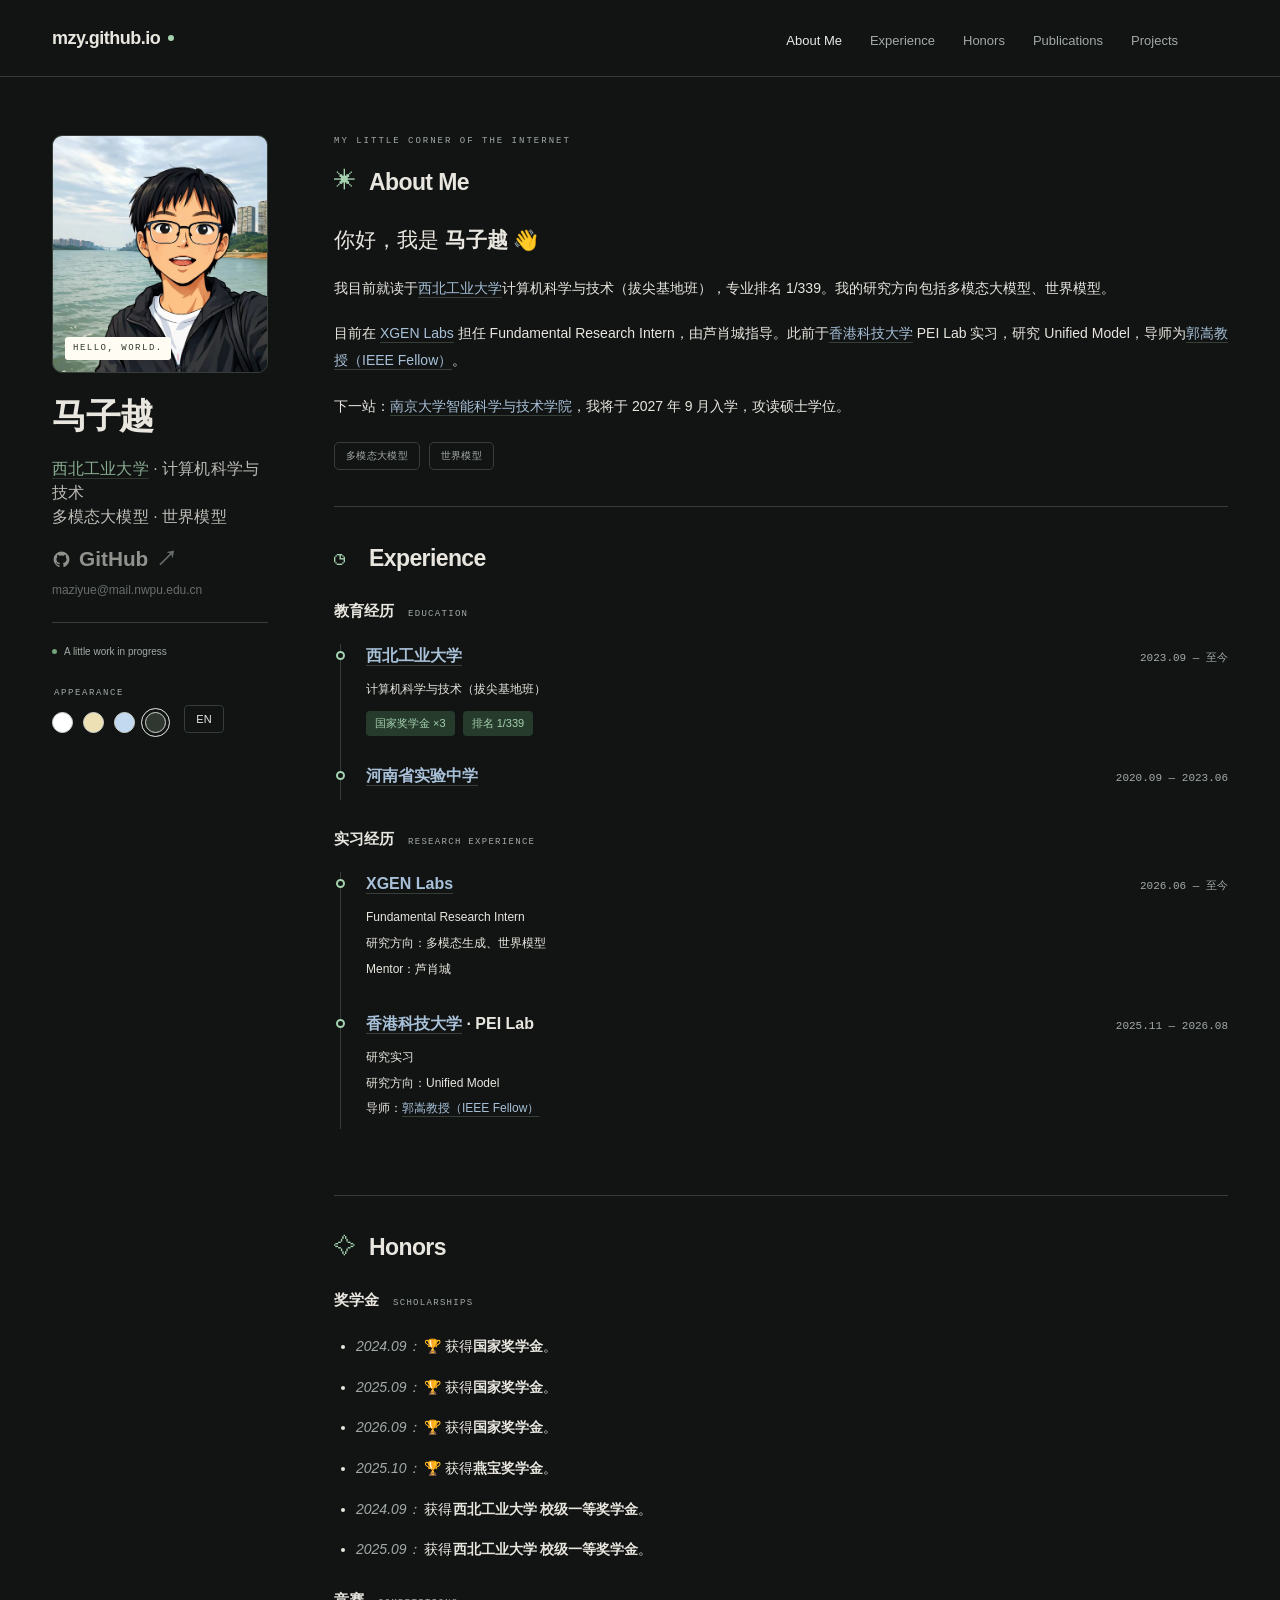
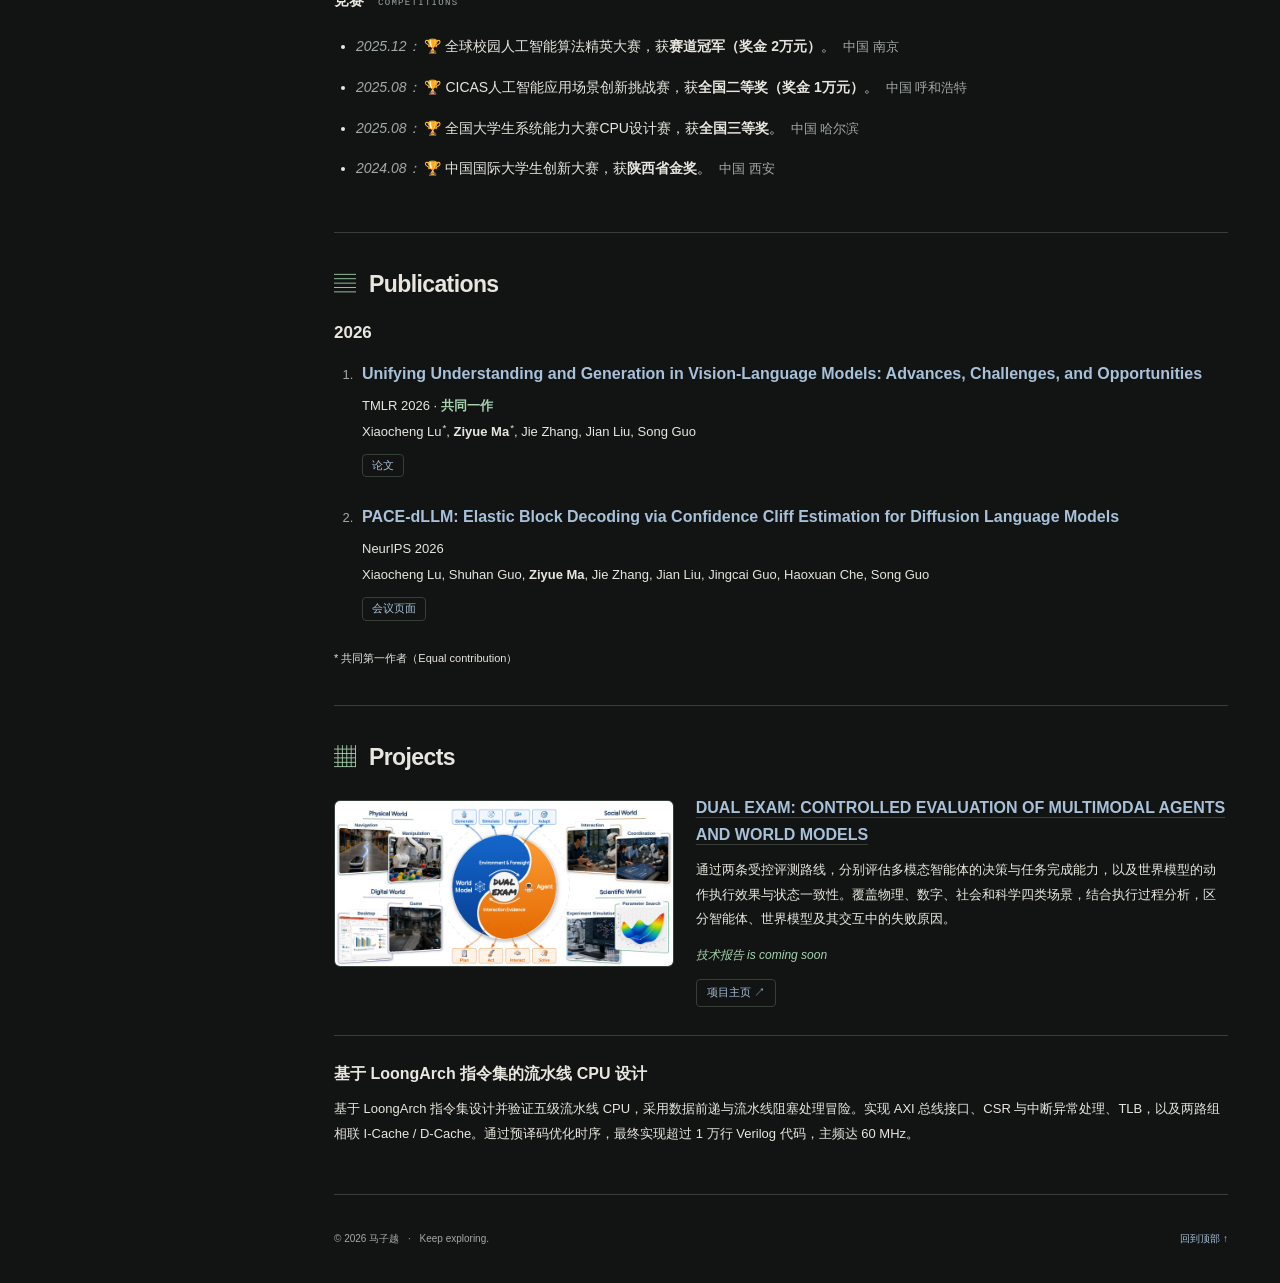
==== zh.html @ 54a14113 "Publish bilingual academic homepage" ====
<!doctype html>
    <html lang="zh-CN" data-theme="dark"><head><meta charset="utf-8"><meta name="viewport" content="width=device-width,initial-scale=1">
    <title>mzy.github.io — 马子越</title><meta name="description" content="我目前就读于西北工业大学计算机科学与技术（拔尖基地班），专业排名 1/339。我的研究方向包括多模态大模型、世界模型。">
    <meta name="color-scheme" content="light dark"><link rel="icon" href="assets/images/favicon.svg" type="image/svg+xml">
    <link rel="stylesheet" href="assets/css/template.css"><link rel="stylesheet" href="assets/css/template-additions.css"><link rel="stylesheet" href="assets/css/site.css">
    <script>try{const t=localStorage.getItem('mzy-theme-v2');if(['light','yellow','blue','dark'].includes(t)){if(t==='light')delete document.documentElement.dataset.theme;else document.documentElement.dataset.theme=t;}}catch(e){}</script>
    <script src="assets/js/site.js" defer></script></head>
    <body><a class="skip-link" href="#about">跳到正文</a>
    <header class="masthead"><div class="masthead__inner-wrap"><a href="#about" class="site-brand">mzy.github.io<span class="brand-dot"></span></a><nav id="site-nav" class="site-nav" aria-label="主页导航"><ul class="site-nav__links"><li><a class="site-nav__link" href="#about">About Me</a></li><li><a class="site-nav__link" href="#experience">Experience</a></li><li><a class="site-nav__link" href="#honors">Honors</a></li><li><a class="site-nav__link" href="#publications">Publications</a></li><li><a class="site-nav__link" href="#projects">Projects</a></li></ul></nav></div></header>
    <div id="main" role="main"><aside class="sidebar sticky"><div class="profile_box">
    <div class="author__avatar"><div class="portrait-frame"><img src="assets/images/portrait.jpg" alt="马子越的头像" width="1024" height="1536"><span class="portrait-tag">HELLO, WORLD.</span></div></div>
    <div class="author__content"><h1 class="author__name">马子越</h1></div>
    <p class="author__direction"><a class="profile-reference" href="https://www.nwpu.edu.cn/" target="_blank" rel="noopener noreferrer">西北工业大学</a> · 计算机科学与技术<br>多模态大模型 · 世界模型</p>
    <div class="author__social-icons"><a class="github-link" href="https://github.com/abczyxabczyxa" target="_blank" rel="noopener noreferrer"><svg viewBox="0 0 24 24" aria-hidden="true"><path fill="currentColor" d="M12 2a10 10 0 0 0-3.16 19.49c.5.09.68-.22.68-.48v-1.86c-2.78.6-3.37-1.18-3.37-1.18-.45-1.16-1.11-1.47-1.11-1.47-.91-.62.07-.61.07-.61 1 .07 1.53 1.03 1.53 1.03.89 1.53 2.34 1.09 2.91.83.09-.65.35-1.09.63-1.34-2.22-.25-4.56-1.11-4.56-4.94 0-1.09.39-1.99 1.03-2.69-.1-.25-.45-1.27.1-2.65 0 0 .84-.27 2.75 1.03a9.58 9.58 0 0 1 5 0c1.91-1.3 2.75-1.03 2.75-1.03.55 1.38.2 2.4.1 2.65.64.7 1.03 1.6 1.03 2.69 0 3.84-2.34 4.69-4.58 4.94.36.31.68.92.68 1.85v2.75c0 .27.18.58.69.48A10 10 0 0 0 12 2Z"/></svg>GitHub <span>↗</span></a><a class="email-link" href="mailto:maziyue@mail.nwpu.edu.cn" aria-label="发送邮件至 maziyue@mail.nwpu.edu.cn">maziyue@mail.nwpu.edu.cn</a></div>
    <div class="profile-note"><span class="status-dot"></span> A little work in progress</div>
    <div class="appearance-controls"><fieldset class="theme-picker"><legend>APPEARANCE</legend><button type="button" data-theme-choice="light" aria-label="白色主题" aria-pressed="true"></button><button type="button" data-theme-choice="yellow" aria-label="暖色主题" aria-pressed="false"></button><button type="button" data-theme-choice="blue" aria-label="蓝色主题" aria-pressed="false"></button><button type="button" data-theme-choice="dark" aria-label="深色主题" aria-pressed="false"></button></fieldset><a class="language-toggle" href="index.html" lang="en" aria-label="Switch to English">EN</a></div>
    </div></aside>
    <article class="page"><div class="page__inner-wrap"><div class="page__content">
    <section id="about" class="about-section"><div class="section-kicker">MY LITTLE CORNER OF THE INTERNET</div><h2><span class="section-symbol" aria-hidden="true">✳</span> About Me</h2><p class="intro-lead">你好，我是 <strong>马子越</strong><span class="wave"> 👋</span></p><p>我目前就读于<a class="profile-reference" href="https://www.nwpu.edu.cn/" target="_blank" rel="noopener noreferrer">西北工业大学</a>计算机科学与技术（拔尖基地班），专业排名 1/339。我的研究方向包括多模态大模型、世界模型。</p><p>目前在 <a class="profile-reference" href="https://xgenlabs.ai/" target="_blank" rel="noopener noreferrer">XGEN Labs</a> 担任 Fundamental Research Intern，由芦肖城指导。此前于<a class="profile-reference" href="https://hkust.edu.hk/" target="_blank" rel="noopener noreferrer">香港科技大学</a> PEI Lab 实习，研究 Unified Model，导师为<a class="profile-reference" href="https://cse.hkust.edu.hk/~songguo/" target="_blank" rel="noopener noreferrer">郭嵩教授（IEEE Fellow）</a>。</p><p>下一站：<a class="profile-reference" href="https://is.nju.edu.cn/" target="_blank" rel="noopener noreferrer">南京大学智能科学与技术学院</a>，我将于 2027 年 9 月入学，攻读硕士学位。</p><div class="topic-pills"><span>多模态大模型</span><span>世界模型</span></div></section>
    <section id="experience"><h2><span class="section-symbol" aria-hidden="true">◷</span> Experience</h2><h3 class="experience-group-title">教育经历 <span>EDUCATION</span></h3><ol class="personal-timeline"><li class="timeline-entry"><span class="timeline-point" aria-hidden="true"></span><div class="timeline-heading"><h4><a class="profile-reference" href="https://www.nwpu.edu.cn/" target="_blank" rel="noopener noreferrer">西北工业大学</a></h4><span class="timeline-date">2023.09 — 至今</span></div><p class="timeline-detail">计算机科学与技术（拔尖基地班）</p><div class="academic-highlights"><span>国家奖学金 ×3</span><span>排名 1/339</span></div></li><li class="timeline-entry"><span class="timeline-point" aria-hidden="true"></span><div class="timeline-heading"><h4><a class="profile-reference" href="https://www.hnssyzx.cn/" target="_blank" rel="noopener noreferrer">河南省实验中学</a></h4><span class="timeline-date">2020.09 — 2023.06</span></div><div class="academic-highlights"></div></li></ol><h3 class="experience-group-title">实习经历 <span>RESEARCH EXPERIENCE</span></h3><ol class="personal-timeline"><li class="timeline-entry"><span class="timeline-point" aria-hidden="true"></span><div class="timeline-heading"><h4><a class="profile-reference" href="https://xgenlabs.ai/" target="_blank" rel="noopener noreferrer">XGEN Labs</a></h4><span class="timeline-date">2026.06 — 至今</span></div><p class="timeline-role">Fundamental Research Intern</p><p class="timeline-detail">研究方向：多模态生成、世界模型</p><p class="timeline-mentor">Mentor：芦肖城</p></li><li class="timeline-entry"><span class="timeline-point" aria-hidden="true"></span><div class="timeline-heading"><h4><a class="profile-reference" href="https://hkust.edu.hk/" target="_blank" rel="noopener noreferrer">香港科技大学</a> · PEI Lab</h4><span class="timeline-date">2025.11 — 2026.08</span></div><p class="timeline-role">研究实习</p><p class="timeline-detail">研究方向：Unified Model</p><p class="timeline-mentor">导师：<a class="profile-reference" href="https://cse.hkust.edu.hk/~songguo/" target="_blank" rel="noopener noreferrer">郭嵩教授（IEEE Fellow）</a></p></li></ol></section>
    <section id="honors"><h2><span class="section-symbol" aria-hidden="true">✧</span> Honors</h2><h3 class="experience-group-title">奖学金 <span>SCHOLARSHIPS</span></h3><ul class="honor-list"><li class="honor-row"><p><em><time datetime="2024-09">2024.09</time>：</em> 🏆 获得<strong class="honor-emphasized">国家奖学金</strong>。</p></li><li class="honor-row"><p><em><time datetime="2025-09">2025.09</time>：</em> 🏆 获得<strong class="honor-emphasized">国家奖学金</strong>。</p></li><li class="honor-row"><p><em><time datetime="2026-09">2026.09</time>：</em> 🏆 获得<strong class="honor-emphasized">国家奖学金</strong>。</p></li><li class="honor-row"><p><em><time datetime="2025-10">2025.10</time>：</em> 🏆 获得<strong>燕宝奖学金</strong>。</p></li><li class="honor-row"><p><em><time datetime="2024-09">2024.09</time>：</em> 获得<strong>西北工业大学 校级一等奖学金</strong>。</p></li><li class="honor-row"><p><em><time datetime="2025-09">2025.09</time>：</em> 获得<strong>西北工业大学 校级一等奖学金</strong>。</p></li></ul><h3 class="experience-group-title">竞赛 <span>COMPETITIONS</span></h3><ul class="honor-list"><li class="honor-row"><p><em><time datetime="2025-12">2025.12</time>：</em> 🏆 全球校园人工智能算法精英大赛，获<strong>赛道冠军（奖金 2万元）</strong>。<span class="honor-location">中国 南京</span></p></li><li class="honor-row"><p><em><time datetime="2025-08">2025.08</time>：</em> 🏆 CICAS人工智能应用场景创新挑战赛，获<strong>全国二等奖（奖金 1万元）</strong>。<span class="honor-location">中国 呼和浩特</span></p></li><li class="honor-row"><p><em><time datetime="2025-08">2025.08</time>：</em> 🏆 全国大学生系统能力大赛CPU设计赛，获<strong>全国三等奖</strong>。<span class="honor-location">中国 哈尔滨</span></p></li><li class="honor-row"><p><em><time datetime="2024-08">2024.08</time>：</em> 🏆 中国国际大学生创新大赛，获<strong>陕西省金奖</strong>。<span class="honor-location">中国 西安</span></p></li></ul></section>
    <section id="publications"><h2><span class="section-symbol" aria-hidden="true">▤</span> Publications</h2><h3 class="publication-year">2026</h3><ol class="publication-list"><li class="publication-item"><h3 class="publication-title"><a href="https://openreview.net/pdf?id=AIMmeOrVFL" target="_blank" rel="noopener noreferrer">Unifying Understanding and Generation in Vision-Language Models: Advances, Challenges, and Opportunities</a></h3><p class="publication-venue">TMLR 2026 · <span class="publication-contribution">共同一作</span></p><p class="publication-authors">Xiaocheng Lu<sup>*</sup>, <strong>Ziyue Ma</strong><sup>*</sup>, Jie Zhang, Jian Liu, Song Guo</p><div class="publication-links"><a href="https://openreview.net/pdf?id=AIMmeOrVFL" target="_blank" rel="noopener noreferrer">论文</a></div></li><li class="publication-item"><h3 class="publication-title"><a href="https://neurips.cc/virtual/2026/loc/sydney/poster/149141" target="_blank" rel="noopener noreferrer">PACE-dLLM: Elastic Block Decoding via Confidence Cliff Estimation for Diffusion Language Models</a></h3><p class="publication-venue">NeurIPS 2026</p><p class="publication-authors">Xiaocheng Lu, Shuhan Guo, <strong>Ziyue Ma</strong>, Jie Zhang, Jian Liu, Jingcai Guo, Haoxuan Che, Song Guo</p><div class="publication-links"><a href="https://neurips.cc/virtual/2026/loc/sydney/poster/149141" target="_blank" rel="noopener noreferrer">会议页面</a></div></li></ol><p class="publication-note">* 共同第一作者（Equal contribution）</p></section>
    <section id="projects"><h2><span class="section-symbol" aria-hidden="true">▦</span> Projects</h2><div class="research-projects"><article class="research-project research-project-with-image"><div class="research-project-image"><img src="assets/images/dual-exam.png" alt="DUAL EXAM：多模态智能体与世界模型在物理、数字、社会和科学场景中的评测框架" width="1600" height="780" loading="lazy"></div><div class="research-project-content"><h3><a class="profile-reference" href="https://xgenlabs.ai/research/dual-exam/" target="_blank" rel="noopener noreferrer">DUAL EXAM: CONTROLLED EVALUATION OF MULTIMODAL AGENTS AND WORLD MODELS</a></h3><p>通过两条受控评测路线，分别评估多模态智能体的决策与任务完成能力，以及世界模型的动作执行效果与状态一致性。覆盖物理、数字、社会和科学四类场景，结合执行过程分析，区分智能体、世界模型及其交互中的失败原因。</p><p class="project-status">技术报告 is coming soon</p><a class="project-page-link" href="https://xgenlabs.ai/research/dual-exam/" target="_blank" rel="noopener noreferrer">项目主页 ↗</a></div></article><article class="research-project"><div class="research-project-content"><h3>基于 LoongArch 指令集的流水线 CPU 设计</h3><p>基于 LoongArch 指令集设计并验证五级流水线 CPU，采用数据前递与流水线阻塞处理冒险。实现 AXI 总线接口、CSR 与中断异常处理、TLB，以及两路组相联 I-Cache / D-Cache。通过预译码优化时序，最终实现超过 1 万行 Verilog 代码，主频达 60 MHz。</p></div></article></div></section>
    <footer class="site-footer"><span>© 2026 马子越 <span class="footer-dot">·</span> Keep exploring.</span><a href="#about">回到顶部 ↑</a></footer>
    </div></div></article></div><noscript><p class="noscript-note">正文与项目链接可正常浏览；主题切换需要 JavaScript。</p></noscript></body></html>
---- assets/css/template.css ----
a:focus{outline:thin dotted #f89406;outline:5px auto #f89406;outline-offset:-2px}*,*:before,*:after{-moz-box-sizing:border-box;-webkit-box-sizing:border-box;box-sizing:border-box}html{box-sizing:border-box;background-color:#fff;font-size:15px;-webkit-text-size-adjust:100%;-ms-text-size-adjust:100%}body{margin:0}::-moz-selection{color:#fff;background:#000}::selection{color:#fff;background:#000}article,aside,details,figcaption,figure,footer,header,hgroup,main,nav,section{display:block}audio,canvas,video{display:inline-block;*display:inline;*zoom:1}audio:not([controls]){display:none}a{color:#224b8d}a:hover,a:active{outline:0}sub,sup{position:relative;font-size:75%;line-height:0;vertical-align:baseline}sup{top:-0.5em}sub{bottom:-0.25em}img{max-width:100%;width:auto\9;height:auto;vertical-align:middle;border:0;-ms-interpolation-mode:bicubic}#map_canvas img,.google-maps img{max-width:none}button,input,select,textarea{margin:0;font-size:100%;vertical-align:middle}button,input{*overflow:visible;line-height:normal}button::-moz-focus-inner,input::-moz-focus-inner{padding:0;border:0}button,html input[type="button"],input[type="reset"],input[type="submit"]{-webkit-appearance:button;cursor:pointer}label,select,button,input[type="button"],input[type="reset"],input[type="submit"],input[type="radio"],input[type="checkbox"]{cursor:pointer}input[type="search"]{box-sizing:content-box;-webkit-appearance:textfield}input[type="search"]::-webkit-search-decoration,input[type="search"]::-webkit-search-cancel-button{-webkit-appearance:none}textarea{overflow:auto;vertical-align:top}html{position:relative;min-height:100%}body{margin:0;padding:0;padding-bottom:0em;color:#494e52;font-family:"Trebuchet MS",Helvetica,sans-serif;line-height:1.5}body.overflow--hidden{overflow:hidden}h1,h2,h3,h4,h5,h6{margin:1em 0 0.5em;line-height:1.2;font-family:"Trebuchet MS",Helvetica,sans-serif;font-weight:bold}h1{margin-top:1em;font-size:1.4em}h2{font-size:1.2em}h3{font-size:1em}h4{font-size:1em}h5{font-size:1em}h6{font-size:1em}small,.small{font-size:1em}p{margin-bottom:0.5em}u,ins{text-decoration:none;border-bottom:1px solid #494e52}u a,ins a{color:inherit}ul{padding-inline-start:2em;margin-block-start:0.5em}del a{color:inherit}p,pre,blockquote,ul,ol,dl,figure,table,fieldset{orphans:3;widows:3}abbr[title],abbr[data-original-title]{text-decoration:none;cursor:help;border-bottom:1px dotted #494e52}blockquote{margin:2em 1em 2em 0;padding-left:1em;padding-right:1em;font-style:italic;border-left:0.25em solid #7a8288}blockquote cite{font-style:italic}blockquote cite:before{content:"\2014";padding-right:5px}a:hover,a:active{outline:0}tt,code,kbd,samp,pre{font-family:Monaco,Consolas,"Lucida Console",monospace}pre{overflow-x:auto}p>code,a>code,li>code,figcaption>code,td>code{padding-top:0.1rem;padding-bottom:0.1rem;font-size:1em;background:#fafafa;border:1px solid #f2f3f3;border-radius:4px;box-shadow:0 1px 1px rgba(0,0,0,0.125)}p>code:before,p>code:after,a>code:before,a>code:after,li>code:before,li>code:after,figcaption>code:before,figcaption>code:after,td>code:before,td>code:after{letter-spacing:-0.2em;content:"\00a0"}hr{display:block;margin:1em 0;border:0;border-top:1px solid #f2f3f3}ul li,ol li{margin-bottom:0.5em}li ul,li ol{margin-top:0.5em}figure{display:-webkit-box;display:flex;-webkit-box-pack:justify;justify-content:space-between;-webkit-box-align:start;align-items:flex-start;flex-wrap:wrap;margin:2em 0}figure img,figure iframe,figure .fluid-width-video-wrapper{margin-bottom:1em}figure img{width:100%;border-radius:4px;-webkit-transition:all 0.2s ease-in-out;transition:all 0.2s ease-in-out}figure>a{display:block}@media (min-width: 37.5em){figure.half>a,figure.half>img{width:calc(50% - 0.5em)}}figure.half figcaption{width:100%}@media (min-width: 37.5em){figure.third>a,figure.third>img{width:calc(33.3333% - 0.5em)}}figure.third figcaption{width:100%}figcaption{margin-bottom:0.5em;color:#777a7d;font-family:Georgia,Times,serif;font-size:1em}figcaption a{color:inherit;text-decoration:none;border-bottom:1px solid #bdc1c4;-webkit-transition:all 0.2s ease-in-out;transition:all 0.2s ease-in-out}figcaption a:hover{color:#000;border-bottom-color:#000}svg:not(:root){overflow:hidden}nav ul{margin:0;padding:0}nav li{list-style:none}nav a{text-decoration:none}nav ul li,nav ol li{margin-bottom:0}nav li ul,nav li ol{margin-top:0}b,i,strong,em,blockquote,p,q,span,figure,img,h1,h2,header,input,a,tr,td,form button,input[type="submit"],.btn,#goog-wm-sb,.highlight,.archive__item-teaser{-webkit-transition:all 0.2s ease-in-out;transition:all 0.2s ease-in-out}.hidden{display:none;visibility:hidden}.load{display:none}.transparent{opacity:0}.visually-hidden,.screen-reader-text,.screen-reader-text span,.screen-reader-shortcut{position:absolute !important;clip:rect(1px, 1px, 1px, 1px);height:1px !important;width:1px !important;border:0 !important;overflow:hidden}body:hover .visually-hidden a,body:hover .visually-hidden input,body:hover .visually-hidden button{display:none !important}.screen-reader-text:focus,.screen-reader-shortcut:focus{clip:auto !important;height:auto !important;width:auto !important;display:block;font-size:1em;font-weight:bold;padding:15px 23px 14px;background:#fff;z-index:100000;text-decoration:none;box-shadow:0 0 2px 2px rgba(0,0,0,0.6)}.skip-link{position:fixed;z-index:20;margin:0;font-family:"Trebuchet MS",Helvetica,sans-serif;white-space:nowrap}.skip-link li{height:0;width:0;list-style:none}.text-left{text-align:left}.text-center{text-align:center}.text-right{text-align:right}.text-justify{text-align:justify}.text-nowrap{white-space:nowrap}.cf{clear:both}.wrapper{max-width:925px;margin-left:auto;margin-right:auto}.wrapper:after{content:" ";display:block;clear:both}.align-left{display:block;margin-left:auto;margin-right:auto}@media (min-width: 37.5em){.align-left{float:left;margin-right:1em}}.align-right{display:block;margin-left:auto;margin-right:auto}@media (min-width: 37.5em){.align-right{float:right;margin-left:1em}}.align-center{display:block;margin-left:auto;margin-right:auto}@media (min-width: 57.8125em){.full{margin-right:-19.4915254237% !important}}.icon{display:inline-block;fill:currentColor;width:1em;height:1.1em;line-height:1;position:relative;top:-0.1em;vertical-align:middle}.social-icons .fa{color:#000}.social-icons .fa-behance,.social-icons .fa-behance-square{color:#1769FF}.social-icons .fa-dribbble{color:#ea4c89}.social-icons .fa-facebook,.social-icons .fa-facebook-square{color:#3b5998}.social-icons .fa-flickr{color:#ff0084}.social-icons .fa-foursquare{color:#0072b1}.social-icons .fa-github,.social-icons .fa-github-alt,.social-icons .fa-github-square{color:#171516}.social-icons .fa-google-plus,.social-icons .fa-google-plus-square{color:#dd4b39}.social-icons .fa-instagram{color:#517fa4}.social-icons .fa-lastfm,.social-icons .fa-lastfm-square{color:#d51007}.social-icons .fa-linkedin,.social-icons .fa-linkedin-square{color:#007bb6}.social-icons .fa-pinterest,.social-icons .fa-pinterest-p,.social-icons .fa-pinterest-square{color:#cb2027}.social-icons .fa-rss,.social-icons .fa-rss-square{color:#fa9b39}.social-icons .fa-soundcloud{color:#f30}.social-icons .fa-stack-exchange,.social-icons .fa-stack-overflow{color:#fe7a15}.social-icons .fa-tumblr,.social-icons .fa-tumblr-square{color:#32506d}.social-icons .fa-twitter,.social-icons .fa-twitter-square{color:#55acee}.social-icons .fa-vimeo,.social-icons .fa-vimeo-square{color:#1ab7ea}.social-icons .fa-vine{color:#00bf8f}.social-icons .fa-youtube,.social-icons .fa-youtube-square,.social-icons .fa-youtube-play{color:#b00}.social-icons .fa-xing,.social-icons .fa-xing-square{color:#006567}.navicon{position:relative;width:28px;height:4px;background:#fff;margin:auto;-webkit-transition:0.3s;transition:0.3s}.navicon:before,.navicon:after{content:"";position:absolute;left:0;width:28px;height:4px;background:#fff;-webkit-transition:0.3s;transition:0.3s}.navicon:before{top:-8px}.navicon:after{bottom:-8px}.close .navicon{background:transparent}.close .navicon:before,.close .navicon:after{-webkit-transform-origin:50% 50%;-ms-transform-origin:50% 50%;transform-origin:50% 50%;top:0;width:28px}.close .navicon:before{-webkit-transform:rotate3d(0, 0, 1, 45deg);transform:rotate3d(0, 0, 1, 45deg)}.close .navicon:after{-webkit-transform:rotate3d(0, 0, 1, -45deg);transform:rotate3d(0, 0, 1, -45deg)}@media (min-width: 57.8125em){.sticky{clear:both;position:-webkit-sticky;position:sticky;top:6em}.sticky::after{clear:both;content:"";display:table}.sticky>*{display:block}}.well{min-height:20px;padding:19px;margin-bottom:20px;background-color:#f5f5f5;border:1px solid #e3e3e3;border-radius:4px;box-shadow:inset 0 1px 1px rgba(0,0,0,0.05)}.show-modal{overflow:hidden;position:relative}.show-modal:before{position:absolute;content:"";top:0;left:0;width:100%;height:100%;z-index:999;background-color:rgba(255,255,255,0.85)}.show-modal .modal{display:block}.modal{display:none;position:fixed;width:300px;top:50%;left:50%;margin-left:-150px;margin-top:-150px;min-height:0;z-index:9999;background:#fff;border:1px solid #f2f3f3;border-radius:4px;box-shadow:0 1px 1px rgba(0,0,0,0.125)}.modal__title{margin:0;padding:0.5em 1em}.modal__supporting-text{padding:0 1em 0.5em 1em}.modal__actions{padding:0.5em 1em;border-top:1px solid #f2f3f3}.footnote{color:#9ba1a6;text-decoration:none}.footnotes{color:#9ba1a6}.footnotes ol,.footnotes li,.footnotes p{margin-bottom:0;font-size:1em}a.reversefootnote{color:#7a8288;text-decoration:none}a.reversefootnote:hover{text-decoration:underline}.required{color:#ee5f5b;font-weight:bold}@-webkit-keyframes intro{0%{opacity:0}100%{opacity:1}}@keyframes intro{0%{opacity:0}100%{opacity:1}}table{margin-bottom:1em;width:100%;font-family:"Trebuchet MS",Helvetica,sans-serif;font-size:1em;border-collapse:collapse}table+table{margin-top:1em}thead{background-color:#f2f3f3}th{padding:0.5em;font-weight:bold;text-align:left}tr{padding-bottom:.5em;padding-top:.5em}td{padding:.5em;border-bottom:1px solid #bdc1c4}tr,td,th{vertical-align:middle}.btn,#goog-wm-sb{display:inline-block;margin-bottom:0.25em;padding:0.5em 1em;color:#fff !important;font-family:"Trebuchet MS",Helvetica,sans-serif;font-size:1em;font-weight:bold;text-align:center;text-decoration:none;background-color:#7a8288;border:0 !important;border-radius:4px;cursor:pointer}.btn:hover,#goog-wm-sb:hover{background-color:#333}.btn .icon,#goog-wm-sb .icon{margin-right:0.5em}.btn .icon+.hidden,#goog-wm-sb .icon+.hidden{margin-left:-0.5em}.btn--block{display:block;width:100%}.btn--block+.btn--block{margin-top:0.25em}.btn--inverse{color:#7a8288 !important;border:1px solid #bdc1c4 !important;background-color:#fff}.btn--inverse:hover{color:#fff !important;border-color:#7a8288}.btn--light-outline{border:1px solid #fff !important;background-color:transparent}.btn--info{background-color:#224b8d}.btn--info:hover{background-color:#1b3c71}.btn--warning{background-color:#f89406}.btn--warning:hover{background-color:#c67605}.btn--success{background-color:#62c462}.btn--success:hover{background-color:#4e9d4e}.btn--danger{background-color:#ee5f5b}.btn--danger:hover{background-color:#be4c49}.btn--disabled{pointer-events:none;cursor:not-allowed;filter:alpha(opacity=65);box-shadow:none;opacity:0.65}.btn--facebook{background-color:#3b5998}.btn--facebook:hover{background-color:#2f477a}.btn--twitter{background-color:#55acee}.btn--twitter:hover{background-color:#448abe}.btn--google-plus{background-color:#dd4b39}.btn--google-plus:hover{background-color:#b13c2e}.btn--linkedin{background-color:#007bb6}.btn--linkedin:hover{background-color:#006292}.btn--x-large{font-size:1.2em}.btn--large{font-size:1em}.btn--small{font-size:.6875em}.notice{margin:2em 0 !important;padding:1em;font-family:"Trebuchet MS",Helvetica,sans-serif;font-size:1em ;text-indent:initial;background-color:#f8f9f9;border-radius:4px;box-shadow:0 1px 1px rgba(189,193,196,0.25)}.notice h4{margin-top:0 !important;margin-bottom:0.75em}.page__content .notice h4{margin-bottom:0;font-size:1em}.notice p:last-child{margin-bottom:0 !important}.notice h4+p{margin-top:0;padding-top:0}.notice a{color:#bdc1c4}.notice a:hover{color:#717476}.notice code{background-color:#fcfcfc}.notice ul:last-child{margin-bottom:0}.notice--primary{margin:2em 0 !important;padding:1em;font-family:"Trebuchet MS",Helvetica,sans-serif;font-size:1em ;text-indent:initial;background-color:#f2f3f3;border-radius:4px;box-shadow:0 1px 1px rgba(122,130,136,0.25)}.notice--primary h4{margin-top:0 !important;margin-bottom:0.75em}.page__content .notice--primary h4{margin-bottom:0;font-size:1em}.notice--primary p:last-child{margin-bottom:0 !important}.notice--primary h4+p{margin-top:0;padding-top:0}.notice--primary a{color:#7a8288}.notice--primary a:hover{color:#494e52}.notice--primary code{background-color:#f8f9f9}.notice--primary ul:last-child{margin-bottom:0}.notice--info{margin:2em 0 !important;padding:1em;font-family:"Trebuchet MS",Helvetica,sans-serif;font-size:1em ;text-indent:initial;background-color:#e9edf4;border-radius:4px;box-shadow:0 1px 1px rgba(34,75,141,0.25)}.notice--info h4{margin-top:0 !important;margin-bottom:0.75em}.page__content .notice--info h4{margin-bottom:0;font-size:1em}.notice--info p:last-child{margin-bottom:0 !important}.notice--info h4+p{margin-top:0;padding-top:0}.notice--info a{color:#224b8d}.notice--info a:hover{color:#142d55}.notice--info code{background-color:#f4f6f9}.notice--info ul:last-child{margin-bottom:0}.notice--warning{margin:2em 0 !important;padding:1em;font-family:"Trebuchet MS",Helvetica,sans-serif;font-size:1em ;text-indent:initial;background-color:#fef4e6;border-radius:4px;box-shadow:0 1px 1px rgba(248,148,6,0.25)}.notice--warning h4{margin-top:0 !important;margin-bottom:0.75em}.page__content .notice--warning h4{margin-bottom:0;font-size:1em}.notice--warning p:last-child{margin-bottom:0 !important}.notice--warning h4+p{margin-top:0;padding-top:0}.notice--warning a{color:#f89406}.notice--warning a:hover{color:#955904}.notice--warning code{background-color:#fffaf3}.notice--warning ul:last-child{margin-bottom:0}.notice--success{margin:2em 0 !important;padding:1em;font-family:"Trebuchet MS",Helvetica,sans-serif;font-size:1em ;text-indent:initial;background-color:#eff9ef;border-radius:4px;box-shadow:0 1px 1px rgba(98,196,98,0.25)}.notice--success h4{margin-top:0 !important;margin-bottom:0.75em}.page__content .notice--success h4{margin-bottom:0;font-size:1em}.notice--success p:last-child{margin-bottom:0 !important}.notice--success h4+p{margin-top:0;padding-top:0}.notice--success a{color:#62c462}.notice--success a:hover{color:#3b763b}.notice--success code{background-color:#f7fcf7}.notice--success ul:last-child{margin-bottom:0}.notice--danger{margin:2em 0 !important;padding:1em;font-family:"Trebuchet MS",Helvetica,sans-serif;font-size:1em ;text-indent:initial;background-color:#fdefef;border-radius:4px;box-shadow:0 1px 1px rgba(238,95,91,0.25)}.notice--danger h4{margin-top:0 !important;margin-bottom:0.75em}.page__content .notice--danger h4{margin-bottom:0;font-size:1em}.notice--danger p:last-child{margin-bottom:0 !important}.notice--danger h4+p{margin-top:0;padding-top:0}.notice--danger a{color:#ee5f5b}.notice--danger a:hover{color:#8f3937}.notice--danger code{background-color:#fef7f7}.notice--danger ul:last-child{margin-bottom:0}.masthead{font-size:21px;position:sticky;top:0;background-color:white;border-bottom:1px solid #f2f3f3;z-index:20}.masthead__inner-wrap{max-width:925px;margin-left:auto;margin-right:auto;clear:both;padding:.5em;font-family:"Trebuchet MS",Helvetica,sans-serif}.masthead__inner-wrap:after{content:" ";display:block;clear:both}.masthead__inner-wrap::after{clear:both;content:"";display:table}@media (min-width: 80em){.masthead__inner-wrap{max-width:1280px}}.masthead__inner-wrap nav{z-index:10}.masthead__inner-wrap a{text-decoration:none}.masthead__menu ul{margin:0;padding:0;clear:both;list-style-type:none}.masthead__menu-home-item{display:none !important}@media (min-width: 48em){.masthead__menu-home-item{display:block !important}}.masthead__menu-item{display:block;list-style-type:none;white-space:nowrap}.masthead__menu-item--lg{padding-right:2em;font-weight:700}.breadcrumbs{max-width:925px;margin-left:auto;margin-right:auto;clear:both;margin-top:0;margin-bottom:0;padding-left:2em;padding-right:2em;font-family:"Trebuchet MS",Helvetica,sans-serif;-webkit-animation:intro 0.3s both;animation:intro 0.3s both;-webkit-animation-delay:0.30s;animation-delay:0.30s}.breadcrumbs:after{content:" ";display:block;clear:both}.breadcrumbs::after{clear:both;content:"";display:table}@media (min-width: 57.8125em){.breadcrumbs{padding-left:1em;padding-right:1em}}@media (min-width: 80em){.breadcrumbs{max-width:1280px}}.breadcrumbs ol{padding:0;list-style:none;font-size:1em}@media (min-width: 57.8125em){.breadcrumbs ol{width:83.0508474576%;float:right;margin-right:0}}@media (min-width: 80em){.breadcrumbs ol{padding-left:4.2372881356%}}.breadcrumbs li{display:inline}.breadcrumbs .current{font-weight:bold}.pagination{clear:both;width:100%;float:left;margin-left:0;margin-right:0;clear:both;margin-top:1em;padding-top:1em}.pagination::after{clear:both;content:"";display:table}.pagination ul{margin:0;padding:0;list-style-type:none;font-family:"Trebuchet MS",Helvetica,sans-serif}.pagination li{display:block;float:left;margin-left:-1px}.pagination li a{margin-bottom:0.25em;padding:0.5em 1em;font-family:"Trebuchet MS",Helvetica,sans-serif;font-size:14px;font-weight:bold;line-height:1.5;text-align:center;text-decoration:none;color:#9ba1a6;border:1px solid #bdc1c4;border-radius:0}.pagination li a:hover{color:#1a386a}.pagination li a.current{color:#fff;background:#7a8288}.pagination li a.disabled{color:#dee0e1;pointer-events:none;cursor:not-allowed}.pagination li:first-child{margin-left:0}.pagination li:first-child a{border-top-left-radius:4px;border-bottom-left-radius:4px}.pagination li:last-child a{border-top-right-radius:4px;border-bottom-right-radius:4px}.pagination--pager{display:block;padding:1em 2em;float:left;width:50%;font-family:"Trebuchet MS",Helvetica,sans-serif;font-size:1em;font-weight:bold;text-align:center;text-decoration:none;color:#bdc1c4;border:1px solid #bdc1c4;border-radius:4px}.pagination--pager:hover{color:#1a386a}.pagination--pager:first-child{border-top-right-radius:0;border-bottom-right-radius:0}.pagination--pager:last-child{margin-left:-1px;border-top-left-radius:0;border-bottom-left-radius:0}.pagination--pager.disabled{color:#dee0e1;pointer-events:none;cursor:not-allowed}.page__content+.pagination,.page__meta+.pagination,.comment__date+.pagination,.page__share+.pagination,.page__comments+.pagination{margin-top:2em;padding-top:2em;border-top:1px solid #f2f3f3}.greedy-nav{position:relative;min-width:250px;background:#fff}.greedy-nav a{display:block;margin:0 1rem;padding:0.5rem 0;color:#7a8288;text-decoration:none}.greedy-nav a:hover{color:#5c6266}.greedy-nav button{position:absolute;height:100%;right:0;padding:0 0.5rem;border:0;outline:none;background-color:#7a8288;color:#fff;cursor:pointer}.greedy-nav .visible-links{display:table}.greedy-nav .visible-links li{display:table-cell;vertical-align:middle}.greedy-nav .visible-links li:first-child{font-weight:bold}.greedy-nav .visible-links li:first-child a{margin-left:0}.greedy-nav .visible-links li:last-child a{margin-right:0}.greedy-nav .visible-links a{position:relative}.greedy-nav .visible-links a:before{content:"";position:absolute;left:0;bottom:0;height:4px;background:#bdc1c4;width:100%;-webkit-transition:all 0.2s ease-in-out;transition:all 0.2s ease-in-out;-webkit-transform:scaleX(0);-ms-transform:scaleX(0);transform:scaleX(0)}.greedy-nav .visible-links a:hover:before{-webkit-transform:scaleX(1);-ms-transform:scaleX(1);transform:scaleX(1)}.greedy-nav .hidden-links{position:absolute;top:100%;right:0;margin-top:15px;padding:5px;border:1px solid #f2f3f3;border-radius:4px;background:#fff;box-shadow:0 0 10px rgba(0,0,0,0.25)}.greedy-nav .hidden-links a{margin:0;padding:10px 20px;font-size:1em}.greedy-nav .hidden-links a:hover{color:#5c6266;background:#dee0e1}.greedy-nav .hidden-links:before{content:"";position:absolute;top:-11px;right:10px;width:0;border-style:solid;border-width:0 10px 10px;border-color:#f2f3f3 transparent;display:block;z-index:0}.greedy-nav .hidden-links:after{content:"";position:absolute;top:-10px;right:10px;width:0;border-style:solid;border-width:0 10px 10px;border-color:#fff transparent;display:block;z-index:1}.greedy-nav .hidden-links li{display:block;border-bottom:1px solid #f2f3f3}.greedy-nav .hidden-links li:last-child{border-bottom:none}.nav__list{font-size:1.25rem}.nav__list ul{margin-bottom:1em}.nav__list a{display:block;padding:0.125em 0;color:inherit}.nav__list a:hover{text-decoration:underline}.nav__list .active{margin-left:-0.5em;padding-left:0.5em;padding-right:0.5em;color:#fff;font-weight:bold;background:#7a8288;border-radius:4px}.nav__list .active:hover{color:#fff}.nav__title{margin:0;padding:0.5rem 1rem;font-family:"Trebuchet MS",Helvetica,sans-serif;font-size:1em;font-weight:bold}.nav__sub-title{display:block;margin:0.5rem 0;padding:0.5rem 0;font-family:"Trebuchet MS",Helvetica,sans-serif;font-size:1em;font-weight:bold;text-transform:uppercase;border-bottom:1px solid #f2f3f3}.toc{font-family:"Trebuchet MS",Helvetica,sans-serif;color:#7a8288;text-transform:uppercase;letter-spacing:1px;background-color:#fff;border:1px solid #f2f3f3;border-radius:4px;box-shadow:0 1px 1px rgba(0,0,0,0.125)}.toc .nav__title{color:#fff;font-size:1em;background:#7a8288;border-top-left-radius:4px;border-top-right-radius:4px}.toc__menu{margin:0;padding:0;width:100%;list-style:none;font-size:0.8rem}.toc__menu a{display:block;padding:0.5rem 1rem;color:#7a8288;font-size:.6875em;font-weight:bold;line-height:1.5;border-bottom:1px solid #f2f3f3}.toc__menu a:hover{color:#000;background:#f2f3f3}.toc__menu>li:last-child a{border-bottom:none}.toc__menu li ul>li a{padding-left:2rem;font-weight:normal}.toc__menu li>ul li{display:none}@media (min-width: 48em){.toc__menu li>ul li{display:block}}.page__footer{clear:both;float:left;margin-left:0;margin-right:0;width:100%;clear:both;position:absolute;bottom:0em;height:auto;margin-top:3em;color:#9ba1a6;-webkit-animation:intro 0.3s both;animation:intro 0.3s both;-webkit-animation-delay:0.45s;animation-delay:0.45s;background-color:#f2f3f3;border-top:1px solid #bdc1c4}.page__footer::after{clear:both;content:"";display:table}.page__footer footer{clear:both;margin-left:auto;margin-right:auto;margin-top:2em;max-width:100%;padding:0 1em 2em}.page__footer footer::after{clear:both;content:"";display:table}@media (min-width: 80em){.page__footer footer{max-width:1280px}}.page__footer a{color:inherit;text-decoration:none}.page__footer a:hover{text-decoration:underline}.page__footer .fas,.page__footer .fab,.page__footer .far,.page__footer .fal{color:#9ba1a6}.page__footer-copyright{font-family:"Trebuchet MS",Helvetica,sans-serif;font-size:.6875em}.page__footer-follow ul{margin:0;padding:0;list-style-type:none}.page__footer-follow li{display:inline-block;padding-top:5px;padding-bottom:5px;font-family:"Trebuchet MS",Helvetica,sans-serif;font-size:1em;text-transform:uppercase}.page__footer-follow li+li:before{content:"";padding-right:5px}.page__footer-follow a{padding-right:10px;font-weight:bold}.page__footer-follow .social-icons a{white-space:nowrap}div.highlighter-rouge,figure.highlight{position:relative;margin-bottom:1em;padding:1em;border:1px solid #f2f3f3;border-radius:4px;background-color:#fafafa;box-shadow:0 1px 1px rgba(0,0,0,0.125)}div.highlighter-rouge:before,figure.highlight:before{position:absolute;top:0;right:0;padding:0.5em;background-color:#f2f3f3;content:"\f121";font-family:"fontawesome" ;font-size:1em;line-height:1;text-transform:none;speak:none}div.highlighter-rouge .highlight,figure.highlight .highlight{margin:0;font-family:Monaco,Consolas,"Lucida Console",monospace;font-size:.6875em;line-height:1.8}.highlighter-rouge{background-color:#03228d;color:white;margin-bottom:0em;padding:0em;font-size:.6875em;border:0px solid #f2f3f3;border-radius:0}.highlight table td{padding:5px}.highlight table pre{margin:0}.highlight .c{color:#93a1a1}.highlight .err{color:#586e75}.highlight .g{color:#586e75}.highlight .k{color:#859900}.highlight .l{color:#586e75}.highlight .n{color:#586e75}.highlight .o{color:#859900}.highlight .x{color:#cb4b16}.highlight .p{color:#586e75}.highlight .cm{color:#93a1a1}.highlight .cp{color:#859900}.highlight .c1{color:#93a1a1}.highlight .cs{color:#859900}.highlight .gd{color:#2aa198}.highlight .ge{color:#586e75;font-style:italic}.highlight .gr{color:#dc322f}.highlight .gh{color:#cb4b16}.highlight .gi{color:#859900}.highlight .go{color:#586e75}.highlight .gp{color:#586e75}.highlight .gs{color:#586e75;font-weight:bold}.highlight .gu{color:#cb4b16}.highlight .gt{color:#586e75}.highlight .kc{color:#cb4b16}.highlight .kd{color:#22b3eb}.highlight .kn{color:#859900}.highlight .kp{color:#859900}.highlight .kr{color:#22b3eb}.highlight .kt{color:#dc322f}.highlight .ld{color:#586e75}.highlight .m{color:#2aa198}.highlight .s{color:#2aa198}.highlight .na{color:#586e75}.highlight .nb{color:#B58900}.highlight .nc{color:#22b3eb}.highlight .no{color:#cb4b16}.highlight .nd{color:#22b3eb}.highlight .ni{color:#cb4b16}.highlight .ne{color:#cb4b16}.highlight .nf{color:#22b3eb}.highlight .nl{color:#586e75}.highlight .nn{color:#586e75}.highlight .nx{color:#586e75}.highlight .py{color:#586e75}.highlight .nt{color:#22b3eb}.highlight .nv{color:#22b3eb}.highlight .ow{color:#859900}.highlight .w{color:#586e75}.highlight .mf{color:#2aa198}.highlight .mh{color:#2aa198}.highlight .mi{color:#2aa198}.highlight .mo{color:#2aa198}.highlight .sb{color:#93a1a1}.highlight .sc{color:#2aa198}.highlight .sd{color:#586e75}.highlight .s2{color:#2aa198}.highlight .se{color:#cb4b16}.highlight .sh{color:#586e75}.highlight .si{color:#2aa198}.highlight .sx{color:#2aa198}.highlight .sr{color:#dc322f}.highlight .s1{color:#2aa198}.highlight .ss{color:#2aa198}.highlight .bp{color:#22b3eb}.highlight .vc{color:#22b3eb}.highlight .vg{color:#22b3eb}.highlight .vi{color:#22b3eb}.highlight .il{color:#2aa198}form{margin:0 0 5px 0}form fieldset{margin-bottom:5px;padding:0;border-width:0}form legend{display:block;width:100%;margin-bottom:10px;*margin-left:-7px;padding:0;color:#494e52;border:0;border-bottom:1px solid #ccc;white-space:normal}form p{margin-bottom:5px / 2}form ul{list-style-type:none;margin:0 0 5px 0;padding:0}form br{display:none}label,input,button,select,textarea{vertical-align:baseline;*vertical-align:middle}input,button,select,textarea{box-sizing:border-box;font-family:"Trebuchet MS",Helvetica,sans-serif}label{display:block;margin-bottom:0.25em;color:#494e52;cursor:pointer}label small{font-size:1em}label input,label textarea,label select{display:block}input,textarea,select{display:inline-block;width:100%;padding:0.25em;margin-bottom:0.5em;color:#494e52;background-color:#fff;border:1px solid #ccc;border-radius:4px;box-shadow:0 1px 1px rgba(0,0,0,0.125)}input:hover,textarea:hover,select:hover{border-color:#bdc1c4}.input-mini{width:60px}.input-small{width:90px}input[type="image"],input[type="checkbox"],input[type="radio"]{width:auto;height:auto;padding:0;margin:3px 0;*margin-top:0;line-height:normal;cursor:pointer;border-radius:0;border:0 \9}input[type="checkbox"],input[type="radio"]{box-sizing:border-box;padding:0;*width:13px;*height:13px}input[type="image"]{border:0;box-shadow:none}input[type="file"]{width:auto;padding:initial;line-height:initial;border:initial;background-color:transparent;background-color:initial;box-shadow:none}input[type="button"],input[type="reset"],input[type="submit"]{width:auto;height:auto;cursor:pointer;*overflow:visible}select,input[type="file"]{*margin-top:4px}select{width:auto;background-color:#fff}select[multiple],select[size]{height:auto}textarea{resize:vertical;height:auto;overflow:auto;vertical-align:top}input[type="hidden"]{display:none}.form{position:relative}.radio,.checkbox{padding-left:18px;font-weight:normal}.radio input[type="radio"],.checkbox input[type="checkbox"]{float:left;margin-left:-18px}.radio.inline,.checkbox.inline{display:inline-block;padding-top:5px;margin-bottom:0;vertical-align:middle}.radio.inline+.radio.inline,.checkbox.inline+.checkbox.inline{margin-left:10px}input[disabled],select[disabled],textarea[disabled],input[readonly],select[readonly],textarea[readonly]{opacity:0.5;cursor:not-allowed}input:focus,textarea:focus{border-color:#7a8288;outline:0;outline:thin dotted \9}input[type="file"]:focus,input[type="radio"]:focus,input[type="checkbox"]:focus,select:focus{box-shadow:none}.help-block,.help-inline{color:#224b8d}.help-block{display:block;margin-bottom:1em;line-height:1em}.help-inline{display:inline-block;vertical-align:middle;padding-left:5px}.form-inline input,.form-inline textarea,.form-inline select{display:inline-block;margin-bottom:0}.form-inline label{display:inline-block}.form-inline .radio,.form-inline .checkbox,.form-inline .radio{padding-left:0;margin-bottom:0;vertical-align:middle}.form-inline .radio input[type="radio"],.form-inline .checkbox input[type="checkbox"]{float:left;margin-left:0;margin-right:3px}.form-search input,.form-search textarea,.form-search select{display:inline-block;margin-bottom:0}.form-search .search-query{padding-left:14px;padding-right:14px;margin-bottom:0;border-radius:14px}.form-search label{display:inline-block}.form-search .radio,.form-search .checkbox,.form-inline .radio{padding-left:0;margin-bottom:0;vertical-align:middle}.form-search .radio input[type="radio"],.form-search .checkbox input[type="checkbox"]{float:left;margin-left:0;margin-right:3px}.form--loading:before{content:''}.form--loading .form__spinner{display:block}.form:before{position:absolute;top:0;left:0;width:100%;height:100%;background-color:rgba(255,255,255,0.7);z-index:10}.form__spinner{display:none;position:absolute;top:50%;left:50%;z-index:11}#goog-fixurl ul{list-style:none;margin-left:0;padding-left:0}#goog-fixurl ul li{list-style-type:none}#goog-wm-qt{width:auto;margin-right:10px;margin-bottom:20px;padding:8px 20px;display:inline-block;font-size:1em;background-color:#fff;color:#000;border-width:2px !important;border-style:solid !important;border-color:gray;border-radius:4px}#main{max-width:925px;margin-left:auto;margin-right:auto;clear:both;margin-top:1em;padding-left:1em;padding-right:1em;animation:intro 0.3s both;animation-delay:0.35s}#main:after{content:" ";display:block;clear:both}#main::after{clear:both;content:"";display:table}@media (min-width: 80em){#main{max-width:1280px}}@media (min-width: 57.8125em){.page{width:83.0508474576%;float:right;margin-right:0;padding-left:4.2372881356%;padding-right:0%}}.page .page__inner-wrap{clear:both;width:100%;float:left;margin-left:0;margin-right:0}.page .page__inner-wrap .page__content,.page .page__inner-wrap .page__meta,.page .page__inner-wrap .comment__date,.page .page__inner-wrap .page__share{clear:both;width:100%;float:left;margin-left:0;margin-right:0}.page__title{margin-top:0;line-height:1}.page__title+.page__meta,.page__title+.comment__date{margin-top:-0.5em}.page__lead{font-family:"Trebuchet MS",Helvetica,sans-serif;font-size:1.2em}.page__content #about-me{margin-top:-10em}.page__content #about-me:before{content:'';display:block;position:relative;width:0;height:10em;margin-top:-10em}.page__content h1{margin-top:1em;padding-bottom:0.5em;border-bottom:1px solid #f2f3f3}.page__content p,.page__content li,.page__content dl{font-size:16px}.page__content p{margin:0 0 .5em}.page__content a{text-decoration:none}.page__content a:hover{text-decoration:underline}.page__content a:hover img{box-shadow:0 0 10px rgba(0,0,0,0.25)}.page__content dt{margin-top:1em;font-family:"Trebuchet MS",Helvetica,sans-serif;font-weight:bold}.page__content dd{margin-left:1em;font-family:"Trebuchet MS",Helvetica,sans-serif;font-size:1em}.page__content .small{font-size:1em}.page__content blockquote+.small{margin-top:-1.5em;padding-left:1.25rem}.page__hero{position:relative;margin-bottom:2em;clear:both;animation:intro 0.3s both;animation-delay:0.25s}.page__hero::after{clear:both;content:"";display:table}.page__hero--overlay{position:relative;margin-bottom:2em;padding:3em 0;clear:both;background-size:cover;background-repeat:no-repeat;background-position:center;animation:intro 0.3s both;animation-delay:0.25s}.page__hero--overlay::after{clear:both;content:"";display:table}.page__hero--overlay a{color:#fff}.page__hero--overlay .wrapper{padding-left:1em;padding-right:1em}@media (min-width: 80em){.page__hero--overlay .wrapper{max-width:1280px}}.page__hero--overlay .page__title,.page__hero--overlay .page__meta,.page__hero--overlay .comment__date,.page__hero--overlay .page__lead,.page__hero--overlay .btn,.page__hero--overlay #goog-wm-sb{color:#fff;text-shadow:1px 1px 4px rgba(0,0,0,0.5)}.page__hero--overlay .page__lead{max-width:768px}.page__hero--overlay .page__title{font-size:1.953em}@media (min-width: 37.5em){.page__hero--overlay .page__title{font-size:2.441em}}.page__hero-image{width:100%;height:auto;-ms-interpolation-mode:bicubic}.page__hero-caption{position:absolute;bottom:0;right:0;margin:0 auto;padding:2px 5px;color:#fff;font-family:Georgia,Times,serif;font-size:.6875em;background:#000;text-align:right;z-index:5;opacity:0.5;border-radius:4px 0 4px 0}@media (min-width: 57.8125em){.page__hero-caption{padding:5px 10px}}.page__hero-caption a{color:#fff;text-decoration:none}.page__share{margin-top:2em;padding-top:1em;border-top:1px solid #f2f3f3}@media (max-width: 37.5em){.page__share .btn span,.page__share #goog-wm-sb span{border:0;clip:rect(0 0 0 0);height:1px;margin:-1px;overflow:hidden;padding:0;position:absolute;width:1px}}.page__share-title{margin-bottom:10px;font-size:1em;text-transform:uppercase}.page__meta,.comment__date{margin-top:2em;color:#9ba1a6;font-family:"Trebuchet MS",Helvetica,sans-serif;font-size:1em}.page__meta p,.comment__date p{margin:0}.page__meta a,.comment__date a{color:inherit}.page__meta-title{margin-bottom:10px;font-size:1em;text-transform:uppercase}.page__taxonomy .sep{display:none}.page__taxonomy strong{margin-right:10px}.page__taxonomy-item{display:inline-block;margin-right:5px;margin-bottom:8px;padding:5px 10px;text-decoration:none;border:1px solid #bdc1c4;border-radius:4px}.page__taxonomy-item:hover{text-decoration:none;color:#1a386a}.page__comments{clear:both;width:100%;float:left;margin-left:0;margin-right:0}.page__comments-title{margin-top:2rem;margin-bottom:10px;padding-top:2rem;font-size:1em;border-top:1px solid #f2f3f3;text-transform:uppercase}.page__comments-form{padding:1em;background:#f2f3f3;transition:all 0.2s ease-in-out}.page__comments-form.disabled input,.page__comments-form.disabled button,.page__comments-form.disabled textarea,.page__comments-form.disabled label{pointer-events:none;cursor:not-allowed;filter:alpha(opacity=65);box-shadow:none;opacity:0.65}.comment{clear:both;margin:1em 0}.comment::after{clear:both;content:"";display:table}.comment:not(:last-child){border-bottom:1px solid #f2f3f3}.comment__avatar-wrapper{float:left;width:60px;height:60px}@media (min-width: 57.8125em){.comment__avatar-wrapper{width:100px;height:100px}}.comment__avatar{width:40px;height:40px;border-radius:50%}@media (min-width: 57.8125em){.comment__avatar{width:80px;height:80px;padding:5px;border:1px solid #f2f3f3}}.comment__content-wrapper{float:right;width:calc(100% - 60px)}@media (min-width: 57.8125em){.comment__content-wrapper{width:calc(100% - 100px)}}.comment__author{margin:0}.comment__author a{text-decoration:none}.comment__date{margin:0}.comment__date a{text-decoration:none}.page__related{margin-top:2em;padding-top:1em;border-top:1px solid #f2f3f3;clear:both;float:left}.page__related::after{clear:both;content:"";display:table}@media (min-width: 57.8125em){.page__related{margin-left:21.186440678%}}.page__related a{color:inherit;text-decoration:none}.page__related-title{margin-bottom:10px;font-size:1em;text-transform:uppercase}.archive{margin-bottom:2em}@media (min-width: 48em){.archive{width:100%;float:left;margin-left:0;margin-right:0}}@media (min-width: 57.8125em){.archive{width:83.0508474576%;float:right;margin-right:0;padding-left:4.2372881356%}}.archive a{text-decoration:underline}.archive a:hover{text-decoration:underline}.archive a:hover img{box-shadow:0 0 10px rgba(0,0,0,0.25)}.archive__subtitle{margin:1.414em 0 0;padding-bottom:0.5em;font-size:1em;color:#9ba1a6;border-bottom:1px solid #f2f3f3}.archive__subtitle+.list__item .archive__item-title{margin-top:0.5em}.archive__item-title{margin-bottom:0.25em;font-family:"Trebuchet MS",Helvetica,sans-serif}.archive__item-title a+a{opacity:0.5}.page__content .archive__item-title{margin-top:1em;border-bottom:none}.archive__item-excerpt{margin-top:0;font-size:1em}.archive__item-excerpt+p{text-indent:0}.archive__item-teaser{border-radius:4px;overflow:hidden}.archive__item-teaser img{width:100%}.archive__item:hover .archive__item-teaser{box-shadow:0 0 10px rgba(0,0,0,0.25)}.archive__item:hover .archive__item-title{text-decoration:underline}@media (min-width: 48em){.list__item{padding-right:0px}}@media (min-width: 57.8125em){.list__item{padding-right:0px}}@media (min-width: 80em){.list__item{padding-right:0px}}.list__item .page__meta,.list__item .comment__date{margin:0 0 4px}.grid__item{margin-bottom:2em}.grid__item .page__meta,.grid__item .comment__date{margin:0 0 4px}.grid__item .archive__item-title{margin-top:0.5em;font-size:1em}.grid__item .archive__item-excerpt{display:none}@media (min-width: 37.5em){.grid__item{width:48.9795918367%;float:left}.grid__item:nth-child(2n+1){margin-left:0;margin-right:-100%;clear:both;margin-left:0}.grid__item:nth-child(2n+2){margin-left:51.0204081633%;margin-right:-100%;clear:none}.grid__item .archive__item-teaser{max-height:200px}}@media (min-width: 48em){.grid__item{margin-left:0;margin-right:0;width:23.4693877551%;float:left}.grid__item:nth-child(4n+1){margin-left:0;margin-right:-100%;clear:both;margin-left:0}.grid__item:nth-child(4n+2){margin-left:25.5102040816%;margin-right:-100%;clear:none}.grid__item:nth-child(4n+3){margin-left:51.0204081633%;margin-right:-100%;clear:none}.grid__item:nth-child(4n+4){margin-left:76.5306122449%;margin-right:-100%;clear:none}.grid__item .archive__item-teaser{max-height:120px}.grid__item .archive__item-excerpt{display:block;font-size:1em}}.feature__wrapper{clear:both;margin-bottom:2em;border-bottom:1px solid #f2f3f3}.feature__wrapper::after{clear:both;content:"";display:table}.feature__item{margin-bottom:2em;font-size:1.25rem}@media (min-width: 37.5em){.feature__item{margin-bottom:0;width:32.2033898305%;float:left}.feature__item:nth-child(3n+1){margin-left:0;margin-right:-100%;clear:both;margin-left:0}.feature__item:nth-child(3n+2){margin-left:33.8983050847%;margin-right:-100%;clear:none}.feature__item:nth-child(3n+3){margin-left:67.7966101695%;margin-right:-100%;clear:none}.feature__item .feature__item-teaser{max-height:200px;overflow:hidden}}.feature__item--left{clear:both;width:100%;float:left;margin-left:0;margin-right:0;font-size:1.25rem}.feature__item--left .archive__item-teaser{margin-bottom:2em}@media (min-width: 37.5em){.feature__item--left .archive__item-teaser{width:40.6779661017%;float:left;margin-right:1.6949152542%}.feature__item--left .archive__item-body{width:57.6271186441%;float:right;margin-right:0;padding-left:4.2372881356%;padding-right:8.4745762712%}}.feature__item--right{clear:both;width:100%;float:left;margin-left:0;margin-right:0;font-size:1.25rem}.feature__item--right .archive__item-teaser{margin-bottom:2em}@media (min-width: 37.5em){.feature__item--right{text-align:right}.feature__item--right .archive__item-teaser{width:40.6779661017%;float:right;margin-left:1.6949152542%}.feature__item--right .archive__item-body{width:57.6271186441%;float:left;margin-left:0;padding-left:4.2372881356%;padding-right:8.4745762712%}}.feature__item--center{clear:both;width:100%;float:left;margin-left:0;margin-right:0;font-size:1.25rem}.feature__item--center .archive__item-teaser{margin-bottom:2em}@media (min-width: 37.5em){.feature__item--center{text-align:center}.feature__item--center .archive__item-teaser{margin:0 auto;width:40.6779661017%}.feature__item--center .archive__item-body{margin:0 auto;width:57.6271186441%}}.sidebar{-webkit-transform:translate3d(0, 0, 0);transform:translate3d(0, 0, 0);clear:both;margin-bottom:1em}.sidebar::after{clear:both;content:"";display:table}@media (min-width: 62.5em){.sidebar{width:15.2542372881%;float:left;margin-right:1.6949152542%;opacity:1;-webkit-transition:opacity 0.2s ease-in-out;transition:opacity 0.2s ease-in-out}.sidebar:hover{opacity:1}}@media (min-width: 80em){.sidebar{padding-right:0}}.sidebar h2,.sidebar h3,.sidebar h4,.sidebar h5,.sidebar h6{margin-bottom:0;font-family:"Trebuchet MS",Helvetica,sans-serif}.sidebar h3,.sidebar h4{font-size:1em}.sidebar p,.sidebar li{font-family:"Trebuchet MS",Helvetica,sans-serif;font-size:1em;line-height:1.5}.sidebar img{width:100%}.sidebar__right{margin-bottom:1em}@media (min-width: 57.8125em){.sidebar__right{position:relative;float:right;width:0px;margin-left:2.5423728814%;z-index:10}}@media (min-width: 80em){.sidebar__right{width:0px}}.profile_box{display:flex;justify-content:flex-start;align-content:flex-start;align-items:center}@media (min-width: 57.8125em){.profile_box{display:block}}.author__avatar{display:table-cell;vertical-align:top;width:75px}@media (min-width: 57.8125em){.author__avatar{display:block;width:auto;height:auto}}.author__avatar img{max-width:175px;min-width:75px;border-radius:0;width:auto;height:auto;max-width:100%}@media (min-width: 57.8125em){.author__avatar img{padding:5px;border:1px solid #f2f3f3}}.author__content{display:table-cell;vertical-align:top;padding-left:10px;min-width:120px;line-height:1}@media (min-width: 57.8125em){.author__content{display:block;width:100%;padding-left:0;padding-right:0}}.author__name{margin:0}@media (min-width: 57.8125em){.author__name{margin-top:10px;margin-bottom:10px}}.sidebar .author__name{font-family:"Trebuchet MS",Helvetica,sans-serif;font-size:1.2em}@media (min-width: 48em){.sidebar .author__name{font-size:1.4em}}.author__bio{margin:0}@media (min-width: 57.8125em){.author__bio{margin-top:10px;margin-bottom:20px}}.author__bio a:link{color:inherit;text-decoration:none}.author__bio a:visited{color:inherit}.author__bio a:hover{color:#1a386a;text-decoration:underline}.author__urls-wrapper{position:relative;display:table-cell;vertical-align:middle;font-family:"Trebuchet MS",Helvetica,sans-serif;z-index:10;position:relative;margin-left:auto;cursor:pointer}.author__urls-wrapper li:last-child a{margin-bottom:0}@media (min-width: 57.8125em){.author__urls-wrapper{display:block}}.author__urls-wrapper button{margin-bottom:0;width:120px;padding:0.5em}@media (min-width: 57.8125em){.author__urls-wrapper button{display:none}}.author__urls{display:none;position:absolute;right:0;margin-top:15px;padding:10px;list-style-type:none;border:1px solid #f2f3f3;border-radius:4px;background:#fff;z-index:-1;box-shadow:0 0 10px rgba(0,0,0,0.25);cursor:default}@media (min-width: 57.8125em){.author__urls{display:block;position:relative;margin:0;padding:0;border:0;background:transparent;box-shadow:none}}.author__urls:before{display:block;content:"";position:absolute;top:-11px;left:calc(50% - 10px);width:0;border-style:solid;border-width:0 10px 10px;border-color:#f2f3f3 transparent;z-index:0}@media (min-width: 57.8125em){.author__urls:before{display:none}}.author__urls:after{display:block;content:"";position:absolute;top:-10px;left:calc(50% - 10px);width:0;border-style:solid;border-width:0 10px 10px;border-color:#fff transparent;z-index:1}@media (min-width: 57.8125em){.author__urls:after{display:none}}.author__urls li{white-space:nowrap}.author__urls a{display:block;margin-bottom:5px;padding-right:5px;padding-top:2px;padding-bottom:2px;color:inherit;font-size:1em;text-decoration:none}.author__urls a:hover{text-decoration:underline}.author__urls_sm{padding:.25em;font-size:1.75em;display:block}.author__urls_sm a{color:inherit;text-decoration:none}.author__urls_sm a:hover{text-decoration:underline}@media (min-width: 57.8125em){.author__urls_sm{display:none}}.portfolio-showcase{--portfolio-accent: var(--c-text, #171717);margin:0.2em 0 1.2em}.portfolio-showcase__header{display:grid;grid-template-columns:minmax(0, 1fr) auto;align-items:end;gap:24px;margin-bottom:12px}.portfolio-showcase__intro{min-width:0;max-width:560px;margin:0 !important;color:var(--c-text, #333);font-size:0.96em ;line-height:1.55;opacity:0.62}.portfolio-controls{display:flex;align-items:center;gap:8px;flex:0 0 auto}.portfolio-counter{min-width:58px;color:var(--c-text, #222);font-size:0.78em;font-variant-numeric:tabular-nums;font-weight:600;letter-spacing:0.08em;text-align:center}.portfolio-counter__divider{margin:0 5px;opacity:0.28}.portfolio-arrow{width:38px;height:38px;padding:0;border:1px solid var(--masthead-border, #dedede);border-radius:50%;background:var(--bg, #fff);color:var(--c-text, #222);cursor:pointer;display:inline-flex;align-items:center;justify-content:center;font:inherit;font-size:1em;line-height:1;transition:transform 180ms ease, color 180ms ease, background 180ms ease, border-color 180ms ease, opacity 180ms ease}.portfolio-arrow:hover:not(:disabled){transform:translateY(-2px);border-color:var(--c-text, #222);background:var(--c-text, #222);color:var(--bg, #fff)}.portfolio-arrow:focus-visible{outline:3px solid rgba(var(--glow-rgb, 0, 0, 0), 0.22);outline-offset:2px}.portfolio-arrow:disabled{opacity:0.28;cursor:default}.portfolio-progress{width:100%;height:2px;margin-bottom:14px;overflow:hidden;border-radius:999px;background:var(--masthead-border, #e8e8e8)}.portfolio-progress span{display:block;width:25%;height:100%;border-radius:inherit;background:var(--c-text, #222);transform-origin:left center;transition:width 280ms cubic-bezier(0.22, 0.61, 0.36, 1)}.portfolio-track{display:grid;grid-auto-flow:column;grid-auto-columns:clamp(286px, 82vw, 360px);align-items:stretch;gap:18px;margin:0 -4px;padding:4px 4px 18px;overflow-x:auto;overscroll-behavior-x:contain;scroll-padding-inline:4px;scroll-snap-type:x mandatory;scrollbar-width:none;-webkit-overflow-scrolling:touch}.portfolio-track::-webkit-scrollbar{display:none}.portfolio-track:focus-visible{outline:2px solid rgba(var(--glow-rgb, 0, 0, 0), 0.22);outline-offset:4px;border-radius:18px}.portfolio-card{min-width:0;overflow:hidden;scroll-snap-align:start;scroll-snap-stop:always;border:1px solid var(--masthead-border, #e6e6e6);border-radius:18px;background:var(--bg, #fff);box-shadow:0 2px 6px rgba(0,0,0,0.025),0 12px 34px rgba(0,0,0,0.055);transition:transform 300ms cubic-bezier(0.22, 0.61, 0.36, 1),border-color 300ms ease,box-shadow 300ms ease}.portfolio-card:hover,.portfolio-card.is-current{border-color:rgba(var(--glow-rgb, 0, 0, 0), 0.34)}.portfolio-card:hover{transform:translateY(-4px);box-shadow:0 4px 10px rgba(0,0,0,0.05),0 18px 44px rgba(0,0,0,0.11)}.portfolio-card__link{display:flex;flex-direction:column;height:100%;color:inherit !important;text-decoration:none !important}.portfolio-card__link:focus-visible{outline:3px solid rgba(var(--glow-rgb, 0, 0, 0), 0.28);outline-offset:-3px;border-radius:17px}.portfolio-card__link:hover img{box-shadow:none !important}.portfolio-card__media{position:relative;isolation:isolate;width:100%;height:218px;flex:0 0 218px;overflow:hidden;background:var(--masthead-bg, #f5f5f5)}.portfolio-card__image{width:100%;height:100%;display:block;object-fit:cover;box-shadow:none !important;transition:transform 700ms cubic-bezier(0.22, 0.61, 0.36, 1),filter 400ms ease}.portfolio-card:hover .portfolio-card__image{transform:scale(1.035)}.portfolio-media-badge{position:absolute;z-index:4;top:14px;left:14px;display:inline-flex;align-items:center;gap:6px;padding:6px 9px;border:1px solid rgba(25,25,25,0.09);border-radius:999px;background:rgba(255,255,255,0.86);box-shadow:0 5px 20px rgba(0,0,0,0.08);color:#24211e;font-size:0.62em;font-weight:700;letter-spacing:0.09em;line-height:1;text-transform:uppercase;backdrop-filter:blur(10px);-webkit-backdrop-filter:blur(10px)}.portfolio-media-badge--dark{border-color:rgba(255,255,255,0.18);background:rgba(255,255,255,0.08);box-shadow:none;color:rgba(255,255,255,0.76)}.portfolio-media-badge--live{background:rgba(9,18,24,0.72);border-color:rgba(128,255,190,0.28);color:#d9ffe8}.portfolio-media-badge--live i{width:6px;height:6px;border-radius:50%;background:#67f6a1;box-shadow:0 0 0 0 rgba(103,246,161,0.6);animation:portfolio-pulse 1.8s ease-out infinite}.portfolio-media-badge--blue{background:rgba(8,18,37,0.78);border-color:rgba(118,167,255,0.28);color:#cfe0ff}.portfolio-card__body{display:flex;flex:1 1 auto;flex-direction:column;padding:18px 20px 17px}.portfolio-card__topline{display:flex;align-items:center;gap:9px;min-width:0;margin-bottom:9px}.portfolio-card__number{color:var(--c-text, #222);font-size:0.64em;font-variant-numeric:tabular-nums;font-weight:700;letter-spacing:0.1em;opacity:0.32}.portfolio-card__role{overflow:hidden;color:var(--c-text, #333);font-size:0.64em;font-weight:650;letter-spacing:0.08em;opacity:0.55;text-overflow:ellipsis;text-transform:uppercase;white-space:nowrap}.portfolio-card__role--live{color:#168a4b;opacity:0.88}.portfolio-card__title{margin:0 0 8px !important;color:var(--c-text, #1a1a1a) !important;font-size:1.16em ;font-weight:650;letter-spacing:-0.025em;line-height:1.22}.page__content .portfolio-card__desc{margin:0 !important;color:var(--c-text, #444);font-size:0.82em ;line-height:1.6;opacity:0.66}.page__content .portfolio-card__tags{display:flex;flex-wrap:wrap;gap:6px;margin:15px 0 16px !important;padding:0 !important;list-style:none !important}.page__content .portfolio-card__tags li{margin:0;padding:5px 8px;border:1px solid var(--masthead-border, #e4e4e4);border-radius:7px;background:var(--masthead-bg, #f6f6f6);color:var(--c-text, #333);font-size:0.82em ;font-weight:600;letter-spacing:0.025em;line-height:1;list-style:none !important;opacity:0.72}.portfolio-card__footer{display:flex;align-items:center;justify-content:space-between;gap:12px;margin-top:auto;padding-top:13px;border-top:1px solid var(--masthead-border, #ececec);color:var(--c-text, #333);font-size:0.64em;line-height:1.25;opacity:0.5}.portfolio-card__open{flex:0 0 auto;font-weight:700;opacity:0;transform:translateX(-5px);transition:opacity 180ms ease, transform 180ms ease}.portfolio-card:hover .portfolio-card__open,.portfolio-card__link:focus-visible .portfolio-card__open{opacity:1;transform:translateX(0)}.portfolio-card__media--argus{display:flex;align-items:center;justify-content:center;background:radial-gradient(circle at 78% 18%, rgba(104,114,255,0.22), transparent 28%),radial-gradient(circle at 18% 88%, rgba(46,214,172,0.12), transparent 30%),#08090c}.portfolio-card__media--argus::before{content:'';position:absolute;z-index:-1;inset:0;opacity:0.17;background-image:linear-gradient(rgba(255,255,255,0.08) 1px, transparent 1px),linear-gradient(90deg, rgba(255,255,255,0.08) 1px, transparent 1px);background-size:28px 28px;mask-image:linear-gradient(to bottom, #000, transparent 88%)}.portfolio-card__argus-logo{position:relative;z-index:2;width:66%;height:auto;display:block;margin-top:-14px;box-shadow:none !important;filter:drop-shadow(0 12px 30px rgba(0,0,0,0.3));transition:transform 500ms cubic-bezier(0.22, 0.61, 0.36, 1)}.portfolio-card:hover .portfolio-card__argus-logo{transform:scale(1.035)}.portfolio-orbit{position:absolute;z-index:0;border:1px solid rgba(255,255,255,0.11);border-radius:50%;transform:rotate(-18deg)}.portfolio-orbit::after{content:'';position:absolute;top:50%;left:-3px;width:6px;height:6px;border-radius:50%;background:#85a3ff;box-shadow:0 0 15px #85a3ff}.portfolio-orbit--one{width:270px;height:120px}.portfolio-orbit--two{width:190px;height:82px;transform:rotate(24deg);opacity:0.68}.portfolio-role-chain{position:absolute;z-index:3;right:14px;bottom:13px;left:14px;display:flex;align-items:center;justify-content:center;gap:5px;color:rgba(255,255,255,0.5);font-family:Monaco,Consolas,"Lucida Console",monospace;font-size:0.48em;letter-spacing:0.02em;text-transform:uppercase}.portfolio-role-chain b{color:#82a0ff;font-weight:400}.portfolio-card__media--labvla{display:flex;align-items:center;justify-content:center;background:radial-gradient(circle at 17% 19%, rgba(97,169,109,0.2), transparent 24%),radial-gradient(circle at 88% 82%, rgba(19,72,99,0.14), transparent 28%),linear-gradient(145deg, #f5fbf6 0%, #e8f0ed 100%)}.portfolio-card__media--labvla::before{position:absolute;z-index:0;inset:0;background-image:linear-gradient(rgba(20,64,77,0.065) 1px, transparent 1px),linear-gradient(90deg, rgba(20,64,77,0.065) 1px, transparent 1px);background-size:24px 24px;mask-image:linear-gradient(150deg, #000 0%, rgba(0,0,0,0.52) 56%, transparent 90%);content:''}.portfolio-card__media--labvla::after{position:absolute;z-index:0;top:34px;right:25px;width:78px;height:78px;border:1px dashed rgba(20,64,77,0.22);border-radius:50%;content:''}.portfolio-media-badge--labvla{color:#17435a;background:rgba(247,252,248,0.88);border-color:rgba(23,67,90,0.14)}.portfolio-labvla__symbol{position:absolute;z-index:2;top:31px;right:22px;width:132px;height:auto;margin:0;box-shadow:none !important;filter:drop-shadow(0 15px 18px rgba(19,70,87,0.16));transform:rotate(1.5deg);transition:transform 500ms cubic-bezier(0.22, 0.61, 0.36, 1)}.portfolio-card:hover .portfolio-labvla__symbol{transform:translateY(-4px) rotate(0deg) scale(1.025)}.portfolio-labvla__wordmark{position:absolute;z-index:3;top:71px;left:23px;width:137px;height:auto;margin:0;box-shadow:none !important}.portfolio-labvla__pipeline{position:absolute;z-index:4;right:14px;bottom:14px;left:14px;display:flex;align-items:center;justify-content:center;gap:6px;padding:8px 10px;color:#35584e;background:rgba(247,252,248,0.78);border:1px solid rgba(23,67,90,0.13);border-radius:8px;box-shadow:0 8px 22px rgba(18,65,79,0.08);font-family:Monaco,Consolas,"Lucida Console",monospace;font-size:0.49em;font-weight:700;letter-spacing:0.06em;text-transform:uppercase;backdrop-filter:blur(8px)}.portfolio-labvla__pipeline b{color:#54a260;font-weight:500}.portfolio-labvla__bubble{position:absolute;z-index:1;border:1px solid rgba(81,158,92,0.36);border-radius:50%;background:rgba(116,190,126,0.16);transition:transform 500ms cubic-bezier(0.22, 0.61, 0.36, 1)}.portfolio-labvla__bubble--one{top:42px;left:44%;width:12px;height:12px}.portfolio-card:hover .portfolio-labvla__bubble--one{transform:translateY(-7px)}.portfolio-labvla__bubble--two{top:25px;left:52%;width:7px;height:7px}.portfolio-card:hover .portfolio-labvla__bubble--two{transform:translate(3px, -5px)}.portfolio-card__media--h3{background:#070d16}.portfolio-card__media--h3::after{content:'';position:absolute;z-index:1;inset:0;pointer-events:none;background:linear-gradient(to bottom, rgba(5,10,18,0.03) 28%, rgba(5,10,18,0.88) 100%)}.portfolio-metrics{position:absolute;z-index:3;right:14px;bottom:13px;left:14px;display:flex;gap:7px}.portfolio-metrics span{padding:6px 8px;border:1px solid rgba(255,255,255,0.16);border-radius:7px;background:rgba(2,7,14,0.48);color:rgba(255,255,255,0.67);font-size:0.54em;letter-spacing:0.025em;backdrop-filter:blur(8px)}.portfolio-metrics b{color:#fff;font-weight:650}.portfolio-card__media--ironrock{background:radial-gradient(circle at 55% 118%, rgba(254,169,122,0.48), transparent 44%),linear-gradient(135deg, #fff8ed 0%, #f4e9ff 100%)}.portfolio-card__media--ironrock::before{content:'';position:absolute;z-index:0;inset:0;background-image:radial-gradient(rgba(55,40,76,0.12) 0.7px, transparent 0.7px);background-size:13px 13px;mask-image:linear-gradient(115deg, #000 0%, transparent 68%)}.portfolio-card__pet{position:absolute;z-index:2;left:50%;bottom:-11px;width:195px;height:195px;object-fit:contain;transform:translateX(-50%);filter:drop-shadow(0 15px 18px rgba(65,42,54,0.16));box-shadow:none !important;transition:transform 500ms cubic-bezier(0.22, 0.61, 0.36, 1)}.portfolio-card:hover .portfolio-card__pet{transform:translateX(-50%) translateY(-3px) rotate(-1deg)}.portfolio-file-chip{position:absolute;z-index:1;display:grid;width:38px;height:42px;place-items:center;border:1px solid rgba(58,44,78,0.1);border-radius:8px 8px 11px 8px;box-shadow:0 8px 18px rgba(72,50,82,0.09);color:#594e63;font-family:Monaco,Consolas,"Lucida Console",monospace;font-size:0.53em;font-weight:700}.portfolio-file-chip--pdf{top:64px;left:35px;background:#ffdcd2;transform:rotate(-9deg)}.portfolio-file-chip--md{top:44px;right:37px;background:#dbeaff;transform:rotate(8deg)}.portfolio-file-chip--csv{right:27px;bottom:38px;background:#dcf6df;transform:rotate(-5deg)}.portfolio-pet-bubble{position:absolute;z-index:3;top:67px;right:67px;padding:7px 9px;border:1px solid rgba(54,45,65,0.11);border-radius:10px 10px 10px 3px;background:rgba(255,255,255,0.9);box-shadow:0 7px 20px rgba(67,45,75,0.1);color:#4f4557;font-size:0.54em;font-weight:650}.portfolio-card__media--feng{background:#080d18}.portfolio-card__media--feng .portfolio-card__image{object-position:50% 13%;filter:saturate(0.88) contrast(1.04)}.portfolio-card__media--feng::after{content:'';position:absolute;z-index:1;inset:0;background:linear-gradient(to bottom, transparent 45%, rgba(5,10,20,0.9) 100%);pointer-events:none}.portfolio-dashboard-strip{position:absolute;z-index:3;right:14px;bottom:13px;left:14px;display:flex;align-items:center;justify-content:space-between;gap:6px;padding:8px 10px;border:1px solid rgba(123,161,255,0.2);border-radius:8px;background:rgba(8,16,32,0.72);color:rgba(226,235,255,0.68);font-size:0.5em;letter-spacing:0.04em;text-transform:uppercase;backdrop-filter:blur(8px)}.portfolio-dashboard-strip span{display:inline-flex;align-items:center;gap:5px}.portfolio-dashboard-strip i{width:5px;height:5px;border-radius:50%;background:#69a2ff;box-shadow:0 0 8px rgba(105,162,255,0.8)}.portfolio-scroll-hint{margin:2px 0 0 !important;padding:0 12px;color:var(--c-text, #444);font-size:0.7em ;letter-spacing:0.025em;line-height:1.45;text-align:center;opacity:0.38}.portfolio-scroll-hint i{margin-right:5px}@keyframes portfolio-pulse{0%{box-shadow:0 0 0 0 rgba(103,246,161,0.62)}65%, 100%{box-shadow:0 0 0 7px rgba(103,246,161,0)}}[data-theme='dark'] .portfolio-card{box-shadow:0 2px 8px rgba(0,0,0,0.18),0 16px 36px rgba(0,0,0,0.22)}[data-theme='dark'] .portfolio-card:hover{box-shadow:0 4px 10px rgba(0,0,0,0.24),0 20px 48px rgba(0,0,0,0.36)}[data-theme='dark'] .portfolio-card__role--live{color:#74e6a2}@media (max-width: 600px){.portfolio-showcase__header{align-items:end;gap:12px}.portfolio-showcase__intro{font-size:0.84em }.portfolio-counter{display:none}.portfolio-arrow{width:36px;height:36px}.portfolio-track{gap:14px}.portfolio-card__media{height:205px;flex-basis:205px}.portfolio-card__body{padding:17px 18px 16px}.portfolio-card__open{opacity:0.78;transform:none}}@media (prefers-reduced-motion: reduce){.portfolio-card,.portfolio-card__image,.portfolio-card__argus-logo,.portfolio-card__pet,.portfolio-labvla__symbol,.portfolio-labvla__bubble,.portfolio-card__open,.portfolio-progress span,.portfolio-arrow{transition:none !important}.portfolio-media-badge--live i{animation:none}}.page__content h1{margin-top:2.2em !important;margin-bottom:0.6em !important}.page__content h1:first-of-type{margin-top:0.6em !important}.teaser-section{text-align:center;padding:40px 24px;background:var(--masthead-bg);border-radius:12px;border:1px dashed var(--masthead-border)}[data-theme="dark"] .teaser-section{border-style:dashed}.teaser-emoji{font-size:3em;display:block;margin-bottom:16px}.teaser-section p{font-size:1.05em;color:var(--c-text);max-width:500px;margin:0 auto 8px auto;line-height:1.6;opacity:0.7}.teaser-hint{font-size:0.9em ;font-style:italic;opacity:0.5 !important}.chat-section{max-width:600px}.chat-card{display:flex;gap:20px;background:var(--masthead-bg);border:1px solid var(--masthead-border);border-radius:16px;padding:24px;margin-top:16px;transition:box-shadow 0.2s ease, border-color 0.2s ease}.chat-card:hover{box-shadow:0 4px 20px rgba(0,0,0,0.06)}.chat-icon{font-size:2.4em;flex-shrink:0;line-height:1}.chat-content p{margin:0 0 10px 0;font-size:0.95em;color:var(--c-text);opacity:0.75;line-height:1.6}.chat-link{display:inline-block;background:var(--c-text);color:var(--bg) !important;text-decoration:none !important;padding:8px 18px;border-radius:24px;font-size:0.92em;font-weight:500;transition:opacity 0.2s}.chat-link:hover{opacity:0.8}.chat-note{font-size:0.82em ;opacity:0.4 !important;margin-top:12px !important}.portfolio-note{text-align:center;margin-top:8px;color:var(--c-text);opacity:0.45;font-size:0.9em}.vlog-grid{display:grid;grid-template-columns:repeat(3, 1fr);gap:16px;margin:1em 0 1.5em}@media (max-width: 768px){.vlog-grid{grid-template-columns:1fr}}.vlog-card{background:var(--masthead-bg);border:1px solid var(--masthead-border);border-radius:14px;padding:28px 22px;text-align:center;transition:transform 0.2s ease, box-shadow 0.2s ease, border-color 0.2s ease}.vlog-card:hover{transform:translateY(-3px);box-shadow:0 6px 24px rgba(0,0,0,0.08);border-color:var(--c-border)}[data-theme="dark"] .vlog-card:hover{box-shadow:0 6px 24px rgba(0,0,0,0.3)}.vlog-placeholder{font-size:2.8em;margin-bottom:12px}.vlog-card p{font-size:0.88em;color:var(--c-text);opacity:0.55;line-height:1.5;margin:0}/*!
 * Font Awesome Free 5.5.0 by @fontawesome - https://fontawesome.com
 * License - https://fontawesome.com/license/free (Icons: CC BY 4.0, Fonts: SIL OFL 1.1, Code: MIT License)
 */.fa,.fas,.far,.fal,.fab{-moz-osx-font-smoothing:grayscale;-webkit-font-smoothing:antialiased;display:inline-block;font-style:normal;font-variant:normal;text-rendering:auto;line-height:1}.fa-lg{font-size:1.3333333333em;line-height:.75em;vertical-align:-.0667em}.fa-xs{font-size:.75em}.fa-sm{font-size:.875em}.fa-1x{font-size:1em}.fa-2x{font-size:2em}.fa-3x{font-size:3em}.fa-4x{font-size:4em}.fa-5x{font-size:5em}.fa-6x{font-size:6em}.fa-7x{font-size:7em}.fa-8x{font-size:8em}.fa-9x{font-size:9em}.fa-10x{font-size:10em}.fa-fw{text-align:center;width:1.25em}.fa-ul{list-style-type:none;margin-left:2.5em;padding-left:0}.fa-ul>li{position:relative}.fa-li{left:-2em;position:absolute;text-align:center;width:2em;line-height:inherit}.fa-border{border:solid 0.08em #eee;border-radius:.1em;padding:.2em .25em .15em}.fa-pull-left{float:left}.fa-pull-right{float:right}.fa.fa-pull-left,.fas.fa-pull-left,.far.fa-pull-left,.fal.fa-pull-left,.fab.fa-pull-left{margin-right:.3em}.fa.fa-pull-right,.fas.fa-pull-right,.far.fa-pull-right,.fal.fa-pull-right,.fab.fa-pull-right{margin-left:.3em}.fa-spin{animation:fa-spin 2s infinite linear}.fa-pulse{animation:fa-spin 1s infinite steps(8)}@keyframes fa-spin{0%{transform:rotate(0deg)}100%{transform:rotate(360deg)}}.fa-rotate-90{-ms-filter:"progid:DXImageTransform.Microsoft.BasicImage(rotation=1)";transform:rotate(90deg)}.fa-rotate-180{-ms-filter:"progid:DXImageTransform.Microsoft.BasicImage(rotation=2)";transform:rotate(180deg)}.fa-rotate-270{-ms-filter:"progid:DXImageTransform.Microsoft.BasicImage(rotation=3)";transform:rotate(270deg)}.fa-flip-horizontal{-ms-filter:"progid:DXImageTransform.Microsoft.BasicImage(rotation=0, mirror=1)";transform:scale(-1, 1)}.fa-flip-vertical{-ms-filter:"progid:DXImageTransform.Microsoft.BasicImage(rotation=2, mirror=1)";transform:scale(1, -1)}.fa-flip-horizontal.fa-flip-vertical{-ms-filter:"progid:DXImageTransform.Microsoft.BasicImage(rotation=2, mirror=1)";transform:scale(-1, -1)}:root .fa-rotate-90,:root .fa-rotate-180,:root .fa-rotate-270,:root .fa-flip-horizontal,:root .fa-flip-vertical{filter:none}.fa-stack{display:inline-block;height:2em;line-height:2em;position:relative;vertical-align:middle;width:2.5em}.fa-stack-1x,.fa-stack-2x{left:0;position:absolute;text-align:center;width:100%}.fa-stack-1x{line-height:inherit}.fa-stack-2x{font-size:2em}.fa-inverse{color:#fff}.fa-500px:before{content:""}.fa-accessible-icon:before{content:""}.fa-accusoft:before{content:""}.fa-acquisitions-incorporated:before{content:""}.fa-ad:before{content:""}.fa-address-book:before{content:""}.fa-address-card:before{content:""}.fa-adjust:before{content:""}.fa-adn:before{content:""}.fa-adversal:before{content:""}.fa-affiliatetheme:before{content:""}.fa-air-freshener:before{content:""}.fa-algolia:before{content:""}.fa-align-center:before{content:""}.fa-align-justify:before{content:""}.fa-align-left:before{content:""}.fa-align-right:before{content:""}.fa-alipay:before{content:""}.fa-allergies:before{content:""}.fa-amazon:before{content:""}.fa-amazon-pay:before{content:""}.fa-ambulance:before{content:""}.fa-american-sign-language-interpreting:before{content:""}.fa-amilia:before{content:""}.fa-anchor:before{content:""}.fa-android:before{content:""}.fa-angellist:before{content:""}.fa-angle-double-down:before{content:""}.fa-angle-double-left:before{content:""}.fa-angle-double-right:before{content:""}.fa-angle-double-up:before{content:""}.fa-angle-down:before{content:""}.fa-angle-left:before{content:""}.fa-angle-right:before{content:""}.fa-angle-up:before{content:""}.fa-angry:before{content:""}.fa-angrycreative:before{content:""}.fa-angular:before{content:""}.fa-ankh:before{content:""}.fa-app-store:before{content:""}.fa-app-store-ios:before{content:""}.fa-apper:before{content:""}.fa-apple:before{content:""}.fa-apple-alt:before{content:""}.fa-apple-pay:before{content:""}.fa-archive:before{content:""}.fa-archway:before{content:""}.fa-arrow-alt-circle-down:before{content:""}.fa-arrow-alt-circle-left:before{content:""}.fa-arrow-alt-circle-right:before{content:""}.fa-arrow-alt-circle-up:before{content:""}.fa-arrow-circle-down:before{content:""}.fa-arrow-circle-left:before{content:""}.fa-arrow-circle-right:before{content:""}.fa-arrow-circle-up:before{content:""}.fa-arrow-down:before{content:""}.fa-arrow-left:before{content:""}.fa-arrow-right:before{content:""}.fa-arrow-up:before{content:""}.fa-arrows-alt:before{content:""}.fa-arrows-alt-h:before{content:""}.fa-arrows-alt-v:before{content:""}.fa-assistive-listening-systems:before{content:""}.fa-asterisk:before{content:""}.fa-asymmetrik:before{content:""}.fa-at:before{content:""}.fa-atlas:before{content:""}.fa-atom:before{content:""}.fa-audible:before{content:""}.fa-audio-description:before{content:""}.fa-autoprefixer:before{content:""}.fa-avianex:before{content:""}.fa-aviato:before{content:""}.fa-award:before{content:""}.fa-aws:before{content:""}.fa-backspace:before{content:""}.fa-backward:before{content:""}.fa-balance-scale:before{content:""}.fa-ban:before{content:""}.fa-band-aid:before{content:""}.fa-bandcamp:before{content:""}.fa-barcode:before{content:""}.fa-bars:before{content:""}.fa-baseball-ball:before{content:""}.fa-basketball-ball:before{content:""}.fa-bath:before{content:""}.fa-battery-empty:before{content:""}.fa-battery-full:before{content:""}.fa-battery-half:before{content:""}.fa-battery-quarter:before{content:""}.fa-battery-three-quarters:before{content:""}.fa-bed:before{content:""}.fa-beer:before{content:""}.fa-behance:before{content:""}.fa-behance-square:before{content:""}.fa-bell:before{content:""}.fa-bell-slash:before{content:""}.fa-bezier-curve:before{content:""}.fa-bible:before{content:""}.fa-bicycle:before{content:""}.fa-bimobject:before{content:""}.fa-binoculars:before{content:""}.fa-birthday-cake:before{content:""}.fa-bitbucket:before{content:""}.fa-bitcoin:before{content:""}.fa-bity:before{content:""}.fa-black-tie:before{content:""}.fa-blackberry:before{content:""}.fa-blender:before{content:""}.fa-blender-phone:before{content:""}.fa-blind:before{content:""}.fa-blogger:before{content:""}.fa-blogger-b:before{content:""}.fa-bluetooth:before{content:""}.fa-bluetooth-b:before{content:""}.fa-bold:before{content:""}.fa-bolt:before{content:""}.fa-bomb:before{content:""}.fa-bone:before{content:""}.fa-bong:before{content:""}.fa-book:before{content:""}.fa-book-dead:before{content:""}.fa-book-open:before{content:""}.fa-book-reader:before{content:""}.fa-bookmark:before{content:""}.fa-bowling-ball:before{content:""}.fa-box:before{content:""}.fa-box-open:before{content:""}.fa-boxes:before{content:""}.fa-braille:before{content:""}.fa-brain:before{content:""}.fa-briefcase:before{content:""}.fa-briefcase-medical:before{content:""}.fa-broadcast-tower:before{content:""}.fa-broom:before{content:""}.fa-brush:before{content:""}.fa-btc:before{content:""}.fa-bug:before{content:""}.fa-building:before{content:""}.fa-bullhorn:before{content:""}.fa-bullseye:before{content:""}.fa-burn:before{content:""}.fa-buromobelexperte:before{content:""}.fa-bus:before{content:""}.fa-bus-alt:before{content:""}.fa-business-time:before{content:""}.fa-buysellads:before{content:""}.fa-calculator:before{content:""}.fa-calendar:before{content:""}.fa-calendar-alt:before{content:""}.fa-calendar-check:before{content:""}.fa-calendar-minus:before{content:""}.fa-calendar-plus:before{content:""}.fa-calendar-times:before{content:""}.fa-camera:before{content:""}.fa-camera-retro:before{content:""}.fa-campground:before{content:""}.fa-cannabis:before{content:""}.fa-capsules:before{content:""}.fa-car:before{content:""}.fa-car-alt:before{content:""}.fa-car-battery:before{content:""}.fa-car-crash:before{content:""}.fa-car-side:before{content:""}.fa-caret-down:before{content:""}.fa-caret-left:before{content:""}.fa-caret-right:before{content:""}.fa-caret-square-down:before{content:""}.fa-caret-square-left:before{content:""}.fa-caret-square-right:before{content:""}.fa-caret-square-up:before{content:""}.fa-caret-up:before{content:""}.fa-cart-arrow-down:before{content:""}.fa-cart-plus:before{content:""}.fa-cat:before{content:""}.fa-cc-amazon-pay:before{content:""}.fa-cc-amex:before{content:""}.fa-cc-apple-pay:before{content:""}.fa-cc-diners-club:before{content:""}.fa-cc-discover:before{content:""}.fa-cc-jcb:before{content:""}.fa-cc-mastercard:before{content:""}.fa-cc-paypal:before{content:""}.fa-cc-stripe:before{content:""}.fa-cc-visa:before{content:""}.fa-centercode:before{content:""}.fa-certificate:before{content:""}.fa-chair:before{content:""}.fa-chalkboard:before{content:""}.fa-chalkboard-teacher:before{content:""}.fa-charging-station:before{content:""}.fa-chart-area:before{content:""}.fa-chart-bar:before{content:""}.fa-chart-line:before{content:""}.fa-chart-pie:before{content:""}.fa-check:before{content:""}.fa-check-circle:before{content:""}.fa-check-double:before{content:""}.fa-check-square:before{content:""}.fa-chess:before{content:""}.fa-chess-bishop:before{content:""}.fa-chess-board:before{content:""}.fa-chess-king:before{content:""}.fa-chess-knight:before{content:""}.fa-chess-pawn:before{content:""}.fa-chess-queen:before{content:""}.fa-chess-rook:before{content:""}.fa-chevron-circle-down:before{content:""}.fa-chevron-circle-left:before{content:""}.fa-chevron-circle-right:before{content:""}.fa-chevron-circle-up:before{content:""}.fa-chevron-down:before{content:""}.fa-chevron-left:before{content:""}.fa-chevron-right:before{content:""}.fa-chevron-up:before{content:""}.fa-child:before{content:""}.fa-chrome:before{content:""}.fa-church:before{content:""}.fa-circle:before{content:""}.fa-circle-notch:before{content:""}.fa-city:before{content:""}.fa-clipboard:before{content:""}.fa-clipboard-check:before{content:""}.fa-clipboard-list:before{content:""}.fa-clock:before{content:""}.fa-clone:before{content:""}.fa-closed-captioning:before{content:""}.fa-cloud:before{content:""}.fa-cloud-download-alt:before{content:""}.fa-cloud-meatball:before{content:""}.fa-cloud-moon:before{content:""}.fa-cloud-moon-rain:before{content:""}.fa-cloud-rain:before{content:""}.fa-cloud-showers-heavy:before{content:""}.fa-cloud-sun:before{content:""}.fa-cloud-sun-rain:before{content:""}.fa-cloud-upload-alt:before{content:""}.fa-cloudscale:before{content:""}.fa-cloudsmith:before{content:""}.fa-cloudversify:before{content:""}.fa-cocktail:before{content:""}.fa-code:before{content:""}.fa-code-branch:before{content:""}.fa-codepen:before{content:""}.fa-codiepie:before{content:""}.fa-coffee:before{content:""}.fa-cog:before{content:""}.fa-cogs:before{content:""}.fa-coins:before{content:""}.fa-columns:before{content:""}.fa-comment:before{content:""}.fa-comment-alt:before{content:""}.fa-comment-dollar:before{content:""}.fa-comment-dots:before{content:""}.fa-comment-slash:before{content:""}.fa-comments:before{content:""}.fa-comments-dollar:before{content:""}.fa-compact-disc:before{content:""}.fa-compass:before{content:""}.fa-compress:before{content:""}.fa-concierge-bell:before{content:""}.fa-connectdevelop:before{content:""}.fa-contao:before{content:""}.fa-cookie:before{content:""}.fa-cookie-bite:before{content:""}.fa-copy:before{content:""}.fa-copyright:before{content:""}.fa-couch:before{content:""}.fa-cpanel:before{content:""}.fa-creative-commons:before{content:""}.fa-creative-commons-by:before{content:""}.fa-creative-commons-nc:before{content:""}.fa-creative-commons-nc-eu:before{content:""}.fa-creative-commons-nc-jp:before{content:""}.fa-creative-commons-nd:before{content:""}.fa-creative-commons-pd:before{content:""}.fa-creative-commons-pd-alt:before{content:""}.fa-creative-commons-remix:before{content:""}.fa-creative-commons-sa:before{content:""}.fa-creative-commons-sampling:before{content:""}.fa-creative-commons-sampling-plus:before{content:""}.fa-creative-commons-share:before{content:""}.fa-creative-commons-zero:before{content:""}.fa-credit-card:before{content:""}.fa-critical-role:before{content:""}.fa-crop:before{content:""}.fa-crop-alt:before{content:""}.fa-cross:before{content:""}.fa-crosshairs:before{content:""}.fa-crow:before{content:""}.fa-crown:before{content:""}.fa-css3:before{content:""}.fa-css3-alt:before{content:""}.fa-cube:before{content:""}.fa-cubes:before{content:""}.fa-cut:before{content:""}.fa-cuttlefish:before{content:""}.fa-d-and-d:before{content:""}.fa-d-and-d-beyond:before{content:""}.fa-dashcube:before{content:""}.fa-database:before{content:""}.fa-deaf:before{content:""}.fa-delicious:before{content:""}.fa-democrat:before{content:""}.fa-deploydog:before{content:""}.fa-deskpro:before{content:""}.fa-desktop:before{content:""}.fa-dev:before{content:""}.fa-deviantart:before{content:""}.fa-dharmachakra:before{content:""}.fa-diagnoses:before{content:""}.fa-dice:before{content:""}.fa-dice-d20:before{content:""}.fa-dice-d6:before{content:""}.fa-dice-five:before{content:""}.fa-dice-four:before{content:""}.fa-dice-one:before{content:""}.fa-dice-six:before{content:""}.fa-dice-three:before{content:""}.fa-dice-two:before{content:""}.fa-digg:before{content:""}.fa-digital-ocean:before{content:""}.fa-digital-tachograph:before{content:""}.fa-directions:before{content:""}.fa-discord:before{content:""}.fa-discourse:before{content:""}.fa-divide:before{content:""}.fa-dizzy:before{content:""}.fa-dna:before{content:""}.fa-dochub:before{content:""}.fa-docker:before{content:""}.fa-dog:before{content:""}.fa-dollar-sign:before{content:""}.fa-dolly:before{content:""}.fa-dolly-flatbed:before{content:""}.fa-donate:before{content:""}.fa-door-closed:before{content:""}.fa-door-open:before{content:""}.fa-dot-circle:before{content:""}.fa-dove:before{content:""}.fa-download:before{content:""}.fa-draft2digital:before{content:""}.fa-drafting-compass:before{content:""}.fa-dragon:before{content:""}.fa-draw-polygon:before{content:""}.fa-dribbble:before{content:""}.fa-dribbble-square:before{content:""}.fa-dropbox:before{content:""}.fa-drum:before{content:""}.fa-drum-steelpan:before{content:""}.fa-drumstick-bite:before{content:""}.fa-drupal:before{content:""}.fa-dumbbell:before{content:""}.fa-dungeon:before{content:""}.fa-dyalog:before{content:""}.fa-earlybirds:before{content:""}.fa-ebay:before{content:""}.fa-edge:before{content:""}.fa-edit:before{content:""}.fa-eject:before{content:""}.fa-elementor:before{content:""}.fa-ellipsis-h:before{content:""}.fa-ellipsis-v:before{content:""}.fa-ello:before{content:""}.fa-ember:before{content:""}.fa-empire:before{content:""}.fa-envelope:before{content:""}.fa-envelope-open:before{content:""}.fa-envelope-open-text:before{content:""}.fa-envelope-square:before{content:""}.fa-envira:before{content:""}.fa-equals:before{content:""}.fa-eraser:before{content:""}.fa-erlang:before{content:""}.fa-ethereum:before{content:""}.fa-etsy:before{content:""}.fa-euro-sign:before{content:""}.fa-exchange-alt:before{content:""}.fa-exclamation:before{content:""}.fa-exclamation-circle:before{content:""}.fa-exclamation-triangle:before{content:""}.fa-expand:before{content:""}.fa-expand-arrows-alt:before{content:""}.fa-expeditedssl:before{content:""}.fa-external-link-alt:before{content:""}.fa-external-link-square-alt:before{content:""}.fa-eye:before{content:""}.fa-eye-dropper:before{content:""}.fa-eye-slash:before{content:""}.fa-facebook:before{content:""}.fa-facebook-f:before{content:""}.fa-facebook-messenger:before{content:""}.fa-facebook-square:before{content:""}.fa-fantasy-flight-games:before{content:""}.fa-fast-backward:before{content:""}.fa-fast-forward:before{content:""}.fa-fax:before{content:""}.fa-feather:before{content:""}.fa-feather-alt:before{content:""}.fa-female:before{content:""}.fa-fighter-jet:before{content:""}.fa-file:before{content:""}.fa-file-alt:before{content:""}.fa-file-archive:before{content:""}.fa-file-audio:before{content:""}.fa-file-code:before{content:""}.fa-file-contract:before{content:""}.fa-file-csv:before{content:""}.fa-file-download:before{content:""}.fa-file-excel:before{content:""}.fa-file-export:before{content:""}.fa-file-image:before{content:""}.fa-file-import:before{content:""}.fa-file-invoice:before{content:""}.fa-file-invoice-dollar:before{content:""}.fa-file-medical:before{content:""}.fa-file-medical-alt:before{content:""}.fa-file-pdf:before{content:""}.fa-file-powerpoint:before{content:""}.fa-file-prescription:before{content:""}.fa-file-signature:before{content:""}.fa-file-upload:before{content:""}.fa-file-video:before{content:""}.fa-file-word:before{content:""}.fa-fill:before{content:""}.fa-fill-drip:before{content:""}.fa-film:before{content:""}.fa-filter:before{content:""}.fa-fingerprint:before{content:""}.fa-fire:before{content:""}.fa-fire-extinguisher:before{content:""}.fa-firefox:before{content:""}.fa-first-aid:before{content:""}.fa-first-order:before{content:""}.fa-first-order-alt:before{content:""}.fa-firstdraft:before{content:""}.fa-fish:before{content:""}.fa-fist-raised:before{content:""}.fa-flag:before{content:""}.fa-flag-checkered:before{content:""}.fa-flag-usa:before{content:""}.fa-flask:before{content:""}.fa-flickr:before{content:""}.fa-flipboard:before{content:""}.fa-flushed:before{content:""}.fa-fly:before{content:""}.fa-folder:before{content:""}.fa-folder-minus:before{content:""}.fa-folder-open:before{content:""}.fa-folder-plus:before{content:""}.fa-font:before{content:""}.fa-font-awesome:before{content:""}.fa-font-awesome-alt:before{content:""}.fa-font-awesome-flag:before{content:""}.fa-font-awesome-logo-full:before{content:""}.fa-fonticons:before{content:""}.fa-fonticons-fi:before{content:""}.fa-football-ball:before{content:""}.fa-fort-awesome:before{content:""}.fa-fort-awesome-alt:before{content:""}.fa-forumbee:before{content:""}.fa-forward:before{content:""}.fa-foursquare:before{content:""}.fa-free-code-camp:before{content:""}.fa-freebsd:before{content:""}.fa-frog:before{content:""}.fa-frown:before{content:""}.fa-frown-open:before{content:""}.fa-fulcrum:before{content:""}.fa-funnel-dollar:before{content:""}.fa-futbol:before{content:""}.fa-galactic-republic:before{content:""}.fa-galactic-senate:before{content:""}.fa-gamepad:before{content:""}.fa-gas-pump:before{content:""}.fa-gavel:before{content:""}.fa-gem:before{content:""}.fa-genderless:before{content:""}.fa-get-pocket:before{content:""}.fa-gg:before{content:""}.fa-gg-circle:before{content:""}.fa-ghost:before{content:""}.fa-gift:before{content:""}.fa-git:before{content:""}.fa-git-square:before{content:""}.fa-github:before{content:""}.fa-github-alt:before{content:""}.fa-github-square:before{content:""}.fa-gitkraken:before{content:""}.fa-gitlab:before{content:""}.fa-gitter:before{content:""}.fa-glass-martini:before{content:""}.fa-glass-martini-alt:before{content:""}.fa-glasses:before{content:""}.fa-glide:before{content:""}.fa-glide-g:before{content:""}.fa-globe:before{content:""}.fa-globe-africa:before{content:""}.fa-globe-americas:before{content:""}.fa-globe-asia:before{content:""}.fa-gofore:before{content:""}.fa-golf-ball:before{content:""}.fa-goodreads:before{content:""}.fa-goodreads-g:before{content:""}.fa-google:before{content:""}.fa-google-drive:before{content:""}.fa-google-play:before{content:""}.fa-google-plus:before{content:""}.fa-google-plus-g:before{content:""}.fa-google-plus-square:before{content:""}.fa-google-wallet:before{content:""}.fa-gopuram:before{content:""}.fa-graduation-cap:before{content:""}.fa-gratipay:before{content:""}.fa-grav:before{content:""}.fa-greater-than:before{content:""}.fa-greater-than-equal:before{content:""}.fa-grimace:before{content:""}.fa-grin:before{content:""}.fa-grin-alt:before{content:""}.fa-grin-beam:before{content:""}.fa-grin-beam-sweat:before{content:""}.fa-grin-hearts:before{content:""}.fa-grin-squint:before{content:""}.fa-grin-squint-tears:before{content:""}.fa-grin-stars:before{content:""}.fa-grin-tears:before{content:""}.fa-grin-tongue:before{content:""}.fa-grin-tongue-squint:before{content:""}.fa-grin-tongue-wink:before{content:""}.fa-grin-wink:before{content:""}.fa-grip-horizontal:before{content:""}.fa-grip-vertical:before{content:""}.fa-gripfire:before{content:""}.fa-grunt:before{content:""}.fa-gulp:before{content:""}.fa-h-square:before{content:""}.fa-hacker-news:before{content:""}.fa-hacker-news-square:before{content:""}.fa-hackerrank:before{content:""}.fa-hammer:before{content:""}.fa-hamsa:before{content:""}.fa-hand-holding:before{content:""}.fa-hand-holding-heart:before{content:""}.fa-hand-holding-usd:before{content:""}.fa-hand-lizard:before{content:""}.fa-hand-paper:before{content:""}.fa-hand-peace:before{content:""}.fa-hand-point-down:before{content:""}.fa-hand-point-left:before{content:""}.fa-hand-point-right:before{content:""}.fa-hand-point-up:before{content:""}.fa-hand-pointer:before{content:""}.fa-hand-rock:before{content:""}.fa-hand-scissors:before{content:""}.fa-hand-spock:before{content:""}.fa-hands:before{content:""}.fa-hands-helping:before{content:""}.fa-handshake:before{content:""}.fa-hanukiah:before{content:""}.fa-hashtag:before{content:""}.fa-hat-wizard:before{content:""}.fa-haykal:before{content:""}.fa-hdd:before{content:""}.fa-heading:before{content:""}.fa-headphones:before{content:""}.fa-headphones-alt:before{content:""}.fa-headset:before{content:""}.fa-heart:before{content:""}.fa-heartbeat:before{content:""}.fa-helicopter:before{content:""}.fa-highlighter:before{content:""}.fa-hiking:before{content:""}.fa-hippo:before{content:""}.fa-hips:before{content:""}.fa-hire-a-helper:before{content:""}.fa-history:before{content:""}.fa-hockey-puck:before{content:""}.fa-home:before{content:""}.fa-hooli:before{content:""}.fa-hornbill:before{content:""}.fa-horse:before{content:""}.fa-hospital:before{content:""}.fa-hospital-alt:before{content:""}.fa-hospital-symbol:before{content:""}.fa-hot-tub:before{content:""}.fa-hotel:before{content:""}.fa-hotjar:before{content:""}.fa-hourglass:before{content:""}.fa-hourglass-end:before{content:""}.fa-hourglass-half:before{content:""}.fa-hourglass-start:before{content:""}.fa-house-damage:before{content:""}.fa-houzz:before{content:""}.fa-hryvnia:before{content:""}.fa-html5:before{content:""}.fa-hubspot:before{content:""}.fa-i-cursor:before{content:""}.fa-id-badge:before{content:""}.fa-id-card:before{content:""}.fa-id-card-alt:before{content:""}.fa-image:before{content:""}.fa-images:before{content:""}.fa-imdb:before{content:""}.fa-inbox:before{content:""}.fa-indent:before{content:""}.fa-industry:before{content:""}.fa-infinity:before{content:""}.fa-info:before{content:""}.fa-info-circle:before{content:""}.fa-instagram:before{content:""}.fa-internet-explorer:before{content:""}.fa-ioxhost:before{content:""}.fa-italic:before{content:""}.fa-itunes:before{content:""}.fa-itunes-note:before{content:""}.fa-java:before{content:""}.fa-jedi:before{content:""}.fa-jedi-order:before{content:""}.fa-jenkins:before{content:""}.fa-joget:before{content:""}.fa-joint:before{content:""}.fa-joomla:before{content:""}.fa-journal-whills:before{content:""}.fa-js:before{content:""}.fa-js-square:before{content:""}.fa-jsfiddle:before{content:""}.fa-kaaba:before{content:""}.fa-kaggle:before{content:""}.fa-key:before{content:""}.fa-keybase:before{content:""}.fa-keyboard:before{content:""}.fa-keycdn:before{content:""}.fa-khanda:before{content:""}.fa-kickstarter:before{content:""}.fa-kickstarter-k:before{content:""}.fa-kiss:before{content:""}.fa-kiss-beam:before{content:""}.fa-kiss-wink-heart:before{content:""}.fa-kiwi-bird:before{content:""}.fa-korvue:before{content:""}.fa-landmark:before{content:""}.fa-language:before{content:""}.fa-laptop:before{content:""}.fa-laptop-code:before{content:""}.fa-laravel:before{content:""}.fa-lastfm:before{content:""}.fa-lastfm-square:before{content:""}.fa-laugh:before{content:""}.fa-laugh-beam:before{content:""}.fa-laugh-squint:before{content:""}.fa-laugh-wink:before{content:""}.fa-layer-group:before{content:""}.fa-leaf:before{content:""}.fa-leanpub:before{content:""}.fa-lemon:before{content:""}.fa-less:before{content:""}.fa-less-than:before{content:""}.fa-less-than-equal:before{content:""}.fa-level-down-alt:before{content:""}.fa-level-up-alt:before{content:""}.fa-life-ring:before{content:""}.fa-lightbulb:before{content:""}.fa-line:before{content:""}.fa-link:before{content:""}.fa-linkedin:before{content:""}.fa-linkedin-in:before{content:""}.fa-linode:before{content:""}.fa-linux:before{content:""}.fa-lira-sign:before{content:""}.fa-list:before{content:""}.fa-list-alt:before{content:""}.fa-list-ol:before{content:""}.fa-list-ul:before{content:""}.fa-location-arrow:before{content:""}.fa-lock:before{content:""}.fa-lock-open:before{content:""}.fa-long-arrow-alt-down:before{content:""}.fa-long-arrow-alt-left:before{content:""}.fa-long-arrow-alt-right:before{content:""}.fa-long-arrow-alt-up:before{content:""}.fa-low-vision:before{content:""}.fa-luggage-cart:before{content:""}.fa-lyft:before{content:""}.fa-magento:before{content:""}.fa-magic:before{content:""}.fa-magnet:before{content:""}.fa-mail-bulk:before{content:""}.fa-mailchimp:before{content:""}.fa-male:before{content:""}.fa-mandalorian:before{content:""}.fa-map:before{content:""}.fa-map-marked:before{content:""}.fa-map-marked-alt:before{content:""}.fa-map-marker:before{content:""}.fa-map-marker-alt:before{content:""}.fa-map-pin:before{content:""}.fa-map-signs:before{content:""}.fa-markdown:before{content:""}.fa-marker:before{content:""}.fa-mars:before{content:""}.fa-mars-double:before{content:""}.fa-mars-stroke:before{content:""}.fa-mars-stroke-h:before{content:""}.fa-mars-stroke-v:before{content:""}.fa-mask:before{content:""}.fa-mastodon:before{content:""}.fa-maxcdn:before{content:""}.fa-medal:before{content:""}.fa-medapps:before{content:""}.fa-medium:before{content:""}.fa-medium-m:before{content:""}.fa-medkit:before{content:""}.fa-medrt:before{content:""}.fa-meetup:before{content:""}.fa-megaport:before{content:""}.fa-meh:before{content:""}.fa-meh-blank:before{content:""}.fa-meh-rolling-eyes:before{content:""}.fa-memory:before{content:""}.fa-menorah:before{content:""}.fa-mercury:before{content:""}.fa-meteor:before{content:""}.fa-microchip:before{content:""}.fa-microphone:before{content:""}.fa-microphone-alt:before{content:""}.fa-microphone-alt-slash:before{content:""}.fa-microphone-slash:before{content:""}.fa-microscope:before{content:""}.fa-microsoft:before{content:""}.fa-minus:before{content:""}.fa-minus-circle:before{content:""}.fa-minus-square:before{content:""}.fa-mix:before{content:""}.fa-mixcloud:before{content:""}.fa-mizuni:before{content:""}.fa-mobile:before{content:""}.fa-mobile-alt:before{content:""}.fa-modx:before{content:""}.fa-monero:before{content:""}.fa-money-bill:before{content:""}.fa-money-bill-alt:before{content:""}.fa-money-bill-wave:before{content:""}.fa-money-bill-wave-alt:before{content:""}.fa-money-check:before{content:""}.fa-money-check-alt:before{content:""}.fa-monument:before{content:""}.fa-moon:before{content:""}.fa-mortar-pestle:before{content:""}.fa-mosque:before{content:""}.fa-motorcycle:before{content:""}.fa-mountain:before{content:""}.fa-mouse-pointer:before{content:""}.fa-music:before{content:""}.fa-napster:before{content:""}.fa-neos:before{content:""}.fa-network-wired:before{content:""}.fa-neuter:before{content:""}.fa-newspaper:before{content:""}.fa-nimblr:before{content:""}.fa-nintendo-switch:before{content:""}.fa-node:before{content:""}.fa-node-js:before{content:""}.fa-not-equal:before{content:""}.fa-notes-medical:before{content:""}.fa-npm:before{content:""}.fa-ns8:before{content:""}.fa-nutritionix:before{content:""}.fa-object-group:before{content:""}.fa-object-ungroup:before{content:""}.fa-odnoklassniki:before{content:""}.fa-odnoklassniki-square:before{content:""}.fa-oil-can:before{content:""}.fa-old-republic:before{content:""}.fa-om:before{content:""}.fa-opencart:before{content:""}.fa-openid:before{content:""}.fa-opera:before{content:""}.fa-optin-monster:before{content:""}.fa-osi:before{content:""}.fa-otter:before{content:""}.fa-outdent:before{content:""}.fa-page4:before{content:""}.fa-pagelines:before{content:""}.fa-paint-brush:before{content:""}.fa-paint-roller:before{content:""}.fa-palette:before{content:""}.fa-palfed:before{content:""}.fa-pallet:before{content:""}.fa-paper-plane:before{content:""}.fa-paperclip:before{content:""}.fa-parachute-box:before{content:""}.fa-paragraph:before{content:""}.fa-parking:before{content:""}.fa-passport:before{content:""}.fa-pastafarianism:before{content:""}.fa-paste:before{content:""}.fa-patreon:before{content:""}.fa-pause:before{content:""}.fa-pause-circle:before{content:""}.fa-paw:before{content:""}.fa-paypal:before{content:""}.fa-peace:before{content:""}.fa-pen:before{content:""}.fa-pen-alt:before{content:""}.fa-pen-fancy:before{content:""}.fa-pen-nib:before{content:""}.fa-pen-square:before{content:""}.fa-pencil-alt:before{content:""}.fa-pencil-ruler:before{content:""}.fa-penny-arcade:before{content:""}.fa-people-carry:before{content:""}.fa-percent:before{content:""}.fa-percentage:before{content:""}.fa-periscope:before{content:""}.fa-person-booth:before{content:""}.fa-phabricator:before{content:""}.fa-phoenix-framework:before{content:""}.fa-phoenix-squadron:before{content:""}.fa-phone:before{content:""}.fa-phone-slash:before{content:""}.fa-phone-square:before{content:""}.fa-phone-volume:before{content:""}.fa-php:before{content:""}.fa-pied-piper:before{content:""}.fa-pied-piper-alt:before{content:""}.fa-pied-piper-hat:before{content:""}.fa-pied-piper-pp:before{content:""}.fa-piggy-bank:before{content:""}.fa-pills:before{content:""}.fa-pinterest:before{content:""}.fa-pinterest-p:before{content:""}.fa-pinterest-square:before{content:""}.fa-place-of-worship:before{content:""}.fa-plane:before{content:""}.fa-plane-arrival:before{content:""}.fa-plane-departure:before{content:""}.fa-play:before{content:""}.fa-play-circle:before{content:""}.fa-playstation:before{content:""}.fa-plug:before{content:""}.fa-plus:before{content:""}.fa-plus-circle:before{content:""}.fa-plus-square:before{content:""}.fa-podcast:before{content:""}.fa-poll:before{content:""}.fa-poll-h:before{content:""}.fa-poo:before{content:""}.fa-poo-storm:before{content:""}.fa-poop:before{content:""}.fa-portrait:before{content:""}.fa-pound-sign:before{content:""}.fa-power-off:before{content:""}.fa-pray:before{content:""}.fa-praying-hands:before{content:""}.fa-prescription:before{content:""}.fa-prescription-bottle:before{content:""}.fa-prescription-bottle-alt:before{content:""}.fa-print:before{content:""}.fa-procedures:before{content:""}.fa-product-hunt:before{content:""}.fa-project-diagram:before{content:""}.fa-pushed:before{content:""}.fa-puzzle-piece:before{content:""}.fa-python:before{content:""}.fa-qq:before{content:""}.fa-qrcode:before{content:""}.fa-question:before{content:""}.fa-question-circle:before{content:""}.fa-quidditch:before{content:""}.fa-quinscape:before{content:""}.fa-quora:before{content:""}.fa-quote-left:before{content:""}.fa-quote-right:before{content:""}.fa-quran:before{content:""}.fa-r-project:before{content:""}.fa-rainbow:before{content:""}.fa-random:before{content:""}.fa-ravelry:before{content:""}.fa-react:before{content:""}.fa-reacteurope:before{content:""}.fa-readme:before{content:""}.fa-rebel:before{content:""}.fa-receipt:before{content:""}.fa-recycle:before{content:""}.fa-red-river:before{content:""}.fa-reddit:before{content:""}.fa-reddit-alien:before{content:""}.fa-reddit-square:before{content:""}.fa-redo:before{content:""}.fa-redo-alt:before{content:""}.fa-registered:before{content:""}.fa-renren:before{content:""}.fa-reply:before{content:""}.fa-reply-all:before{content:""}.fa-replyd:before{content:""}.fa-republican:before{content:""}.fa-researchgate:before{content:""}.fa-resolving:before{content:""}.fa-retweet:before{content:""}.fa-rev:before{content:""}.fa-ribbon:before{content:""}.fa-ring:before{content:""}.fa-road:before{content:""}.fa-robot:before{content:""}.fa-rocket:before{content:""}.fa-rocketchat:before{content:""}.fa-rockrms:before{content:""}.fa-route:before{content:""}.fa-rss:before{content:""}.fa-rss-square:before{content:""}.fa-ruble-sign:before{content:""}.fa-ruler:before{content:""}.fa-ruler-combined:before{content:""}.fa-ruler-horizontal:before{content:""}.fa-ruler-vertical:before{content:""}.fa-running:before{content:""}.fa-rupee-sign:before{content:""}.fa-sad-cry:before{content:""}.fa-sad-tear:before{content:""}.fa-safari:before{content:""}.fa-sass:before{content:""}.fa-save:before{content:""}.fa-schlix:before{content:""}.fa-school:before{content:""}.fa-screwdriver:before{content:""}.fa-scribd:before{content:""}.fa-scroll:before{content:""}.fa-search:before{content:""}.fa-search-dollar:before{content:""}.fa-search-location:before{content:""}.fa-search-minus:before{content:""}.fa-search-plus:before{content:""}.fa-searchengin:before{content:""}.fa-seedling:before{content:""}.fa-sellcast:before{content:""}.fa-sellsy:before{content:""}.fa-server:before{content:""}.fa-servicestack:before{content:""}.fa-shapes:before{content:""}.fa-share:before{content:""}.fa-share-alt:before{content:""}.fa-share-alt-square:before{content:""}.fa-share-square:before{content:""}.fa-shekel-sign:before{content:""}.fa-shield-alt:before{content:""}.fa-ship:before{content:""}.fa-shipping-fast:before{content:""}.fa-shirtsinbulk:before{content:""}.fa-shoe-prints:before{content:""}.fa-shopping-bag:before{content:""}.fa-shopping-basket:before{content:""}.fa-shopping-cart:before{content:""}.fa-shopware:before{content:""}.fa-shower:before{content:""}.fa-shuttle-van:before{content:""}.fa-sign:before{content:""}.fa-sign-in-alt:before{content:""}.fa-sign-language:before{content:""}.fa-sign-out-alt:before{content:""}.fa-signal:before{content:""}.fa-signature:before{content:""}.fa-simplybuilt:before{content:""}.fa-sistrix:before{content:""}.fa-sitemap:before{content:""}.fa-sith:before{content:""}.fa-skull:before{content:""}.fa-skull-crossbones:before{content:""}.fa-skyatlas:before{content:""}.fa-skype:before{content:""}.fa-slack:before{content:""}.fa-slack-hash:before{content:""}.fa-slash:before{content:""}.fa-sliders-h:before{content:""}.fa-slideshare:before{content:""}.fa-smile:before{content:""}.fa-smile-beam:before{content:""}.fa-smile-wink:before{content:""}.fa-smog:before{content:""}.fa-smoking:before{content:""}.fa-smoking-ban:before{content:""}.fa-snapchat:before{content:""}.fa-snapchat-ghost:before{content:""}.fa-snapchat-square:before{content:""}.fa-snowflake:before{content:""}.fa-socks:before{content:""}.fa-solar-panel:before{content:""}.fa-sort:before{content:""}.fa-sort-alpha-down:before{content:""}.fa-sort-alpha-up:before{content:""}.fa-sort-amount-down:before{content:""}.fa-sort-amount-up:before{content:""}.fa-sort-down:before{content:""}.fa-sort-numeric-down:before{content:""}.fa-sort-numeric-up:before{content:""}.fa-sort-up:before{content:""}.fa-soundcloud:before{content:""}.fa-spa:before{content:""}.fa-space-shuttle:before{content:""}.fa-speakap:before{content:""}.fa-spider:before{content:""}.fa-spinner:before{content:""}.fa-splotch:before{content:""}.fa-spotify:before{content:""}.fa-spray-can:before{content:""}.fa-square:before{content:""}.fa-square-full:before{content:""}.fa-square-root-alt:before{content:""}.fa-squarespace:before{content:""}.fa-stack-exchange:before{content:""}.fa-stack-overflow:before{content:""}.fa-stamp:before{content:""}.fa-star:before{content:""}.fa-star-and-crescent:before{content:""}.fa-star-half:before{content:""}.fa-star-half-alt:before{content:""}.fa-star-of-david:before{content:""}.fa-star-of-life:before{content:""}.fa-staylinked:before{content:""}.fa-steam:before{content:""}.fa-steam-square:before{content:""}.fa-steam-symbol:before{content:""}.fa-step-backward:before{content:""}.fa-step-forward:before{content:""}.fa-stethoscope:before{content:""}.fa-sticker-mule:before{content:""}.fa-sticky-note:before{content:""}.fa-stop:before{content:""}.fa-stop-circle:before{content:""}.fa-stopwatch:before{content:""}.fa-store:before{content:""}.fa-store-alt:before{content:""}.fa-strava:before{content:""}.fa-stream:before{content:""}.fa-street-view:before{content:""}.fa-strikethrough:before{content:""}.fa-stripe:before{content:""}.fa-stripe-s:before{content:""}.fa-stroopwafel:before{content:""}.fa-studiovinari:before{content:""}.fa-stumbleupon:before{content:""}.fa-stumbleupon-circle:before{content:""}.fa-subscript:before{content:""}.fa-subway:before{content:""}.fa-suitcase:before{content:""}.fa-suitcase-rolling:before{content:""}.fa-sun:before{content:""}.fa-superpowers:before{content:""}.fa-superscript:before{content:""}.fa-supple:before{content:""}.fa-surprise:before{content:""}.fa-swatchbook:before{content:""}.fa-swimmer:before{content:""}.fa-swimming-pool:before{content:""}.fa-synagogue:before{content:""}.fa-sync:before{content:""}.fa-sync-alt:before{content:""}.fa-syringe:before{content:""}.fa-table:before{content:""}.fa-table-tennis:before{content:""}.fa-tablet:before{content:""}.fa-tablet-alt:before{content:""}.fa-tablets:before{content:""}.fa-tachometer-alt:before{content:""}.fa-tag:before{content:""}.fa-tags:before{content:""}.fa-tape:before{content:""}.fa-tasks:before{content:""}.fa-taxi:before{content:""}.fa-teamspeak:before{content:""}.fa-teeth:before{content:""}.fa-teeth-open:before{content:""}.fa-telegram:before{content:""}.fa-telegram-plane:before{content:""}.fa-temperature-high:before{content:""}.fa-temperature-low:before{content:""}.fa-tencent-weibo:before{content:""}.fa-terminal:before{content:""}.fa-text-height:before{content:""}.fa-text-width:before{content:""}.fa-th:before{content:""}.fa-th-large:before{content:""}.fa-th-list:before{content:""}.fa-the-red-yeti:before{content:""}.fa-theater-masks:before{content:""}.fa-themeco:before{content:""}.fa-themeisle:before{content:""}.fa-thermometer:before{content:""}.fa-thermometer-empty:before{content:""}.fa-thermometer-full:before{content:""}.fa-thermometer-half:before{content:""}.fa-thermometer-quarter:before{content:""}.fa-thermometer-three-quarters:before{content:""}.fa-think-peaks:before{content:""}.fa-thumbs-down:before{content:""}.fa-thumbs-up:before{content:""}.fa-thumbtack:before{content:""}.fa-ticket-alt:before{content:""}.fa-times:before{content:""}.fa-times-circle:before{content:""}.fa-tint:before{content:""}.fa-tint-slash:before{content:""}.fa-tired:before{content:""}.fa-toggle-off:before{content:""}.fa-toggle-on:before{content:""}.fa-toilet-paper:before{content:""}.fa-toolbox:before{content:""}.fa-tooth:before{content:""}.fa-torah:before{content:""}.fa-torii-gate:before{content:""}.fa-tractor:before{content:""}.fa-trade-federation:before{content:""}.fa-trademark:before{content:""}.fa-traffic-light:before{content:""}.fa-train:before{content:""}.fa-transgender:before{content:""}.fa-transgender-alt:before{content:""}.fa-trash:before{content:""}.fa-trash-alt:before{content:""}.fa-tree:before{content:""}.fa-trello:before{content:""}.fa-tripadvisor:before{content:""}.fa-trophy:before{content:""}.fa-truck:before{content:""}.fa-truck-loading:before{content:""}.fa-truck-monster:before{content:""}.fa-truck-moving:before{content:""}.fa-truck-pickup:before{content:""}.fa-tshirt:before{content:""}.fa-tty:before{content:""}.fa-tumblr:before{content:""}.fa-tumblr-square:before{content:""}.fa-tv:before{content:""}.fa-twitch:before{content:""}.fa-twitter:before{content:""}.fa-twitter-square:before{content:""}.fa-typo3:before{content:""}.fa-uber:before{content:""}.fa-uikit:before{content:""}.fa-umbrella:before{content:""}.fa-umbrella-beach:before{content:""}.fa-underline:before{content:""}.fa-undo:before{content:""}.fa-undo-alt:before{content:""}.fa-uniregistry:before{content:""}.fa-universal-access:before{content:""}.fa-university:before{content:""}.fa-unlink:before{content:""}.fa-unlock:before{content:""}.fa-unlock-alt:before{content:""}.fa-untappd:before{content:""}.fa-upload:before{content:""}.fa-usb:before{content:""}.fa-user:before{content:""}.fa-user-alt:before{content:""}.fa-user-alt-slash:before{content:""}.fa-user-astronaut:before{content:""}.fa-user-check:before{content:""}.fa-user-circle:before{content:""}.fa-user-clock:before{content:""}.fa-user-cog:before{content:""}.fa-user-edit:before{content:""}.fa-user-friends:before{content:""}.fa-user-graduate:before{content:""}.fa-user-injured:before{content:""}.fa-user-lock:before{content:""}.fa-user-md:before{content:""}.fa-user-minus:before{content:""}.fa-user-ninja:before{content:""}.fa-user-plus:before{content:""}.fa-user-secret:before{content:""}.fa-user-shield:before{content:""}.fa-user-slash:before{content:""}.fa-user-tag:before{content:""}.fa-user-tie:before{content:""}.fa-user-times:before{content:""}.fa-users:before{content:""}.fa-users-cog:before{content:""}.fa-ussunnah:before{content:""}.fa-utensil-spoon:before{content:""}.fa-utensils:before{content:""}.fa-vaadin:before{content:""}.fa-vector-square:before{content:""}.fa-venus:before{content:""}.fa-venus-double:before{content:""}.fa-venus-mars:before{content:""}.fa-viacoin:before{content:""}.fa-viadeo:before{content:""}.fa-viadeo-square:before{content:""}.fa-vial:before{content:""}.fa-vials:before{content:""}.fa-viber:before{content:""}.fa-video:before{content:""}.fa-video-slash:before{content:""}.fa-vihara:before{content:""}.fa-vimeo:before{content:""}.fa-vimeo-square:before{content:""}.fa-vimeo-v:before{content:""}.fa-vine:before{content:""}.fa-vk:before{content:""}.fa-vnv:before{content:""}.fa-volleyball-ball:before{content:""}.fa-volume-down:before{content:""}.fa-volume-mute:before{content:""}.fa-volume-off:before{content:""}.fa-volume-up:before{content:""}.fa-vote-yea:before{content:""}.fa-vr-cardboard:before{content:""}.fa-vuejs:before{content:""}.fa-walking:before{content:""}.fa-wallet:before{content:""}.fa-warehouse:before{content:""}.fa-water:before{content:""}.fa-weebly:before{content:""}.fa-weibo:before{content:""}.fa-weight:before{content:""}.fa-weight-hanging:before{content:""}.fa-weixin:before{content:""}.fa-whatsapp:before{content:""}.fa-whatsapp-square:before{content:""}.fa-wheelchair:before{content:""}.fa-whmcs:before{content:""}.fa-wifi:before{content:""}.fa-wikipedia-w:before{content:""}.fa-wind:before{content:""}.fa-window-close:before{content:""}.fa-window-maximize:before{content:""}.fa-window-minimize:before{content:""}.fa-window-restore:before{content:""}.fa-windows:before{content:""}.fa-wine-bottle:before{content:""}.fa-wine-glass:before{content:""}.fa-wine-glass-alt:before{content:""}.fa-wix:before{content:""}.fa-wizards-of-the-coast:before{content:""}.fa-wolf-pack-battalion:before{content:""}.fa-won-sign:before{content:""}.fa-wordpress:before{content:""}.fa-wordpress-simple:before{content:""}.fa-wpbeginner:before{content:""}.fa-wpexplorer:before{content:""}.fa-wpforms:before{content:""}.fa-wpressr:before{content:""}.fa-wrench:before{content:""}.fa-x-ray:before{content:""}.fa-xbox:before{content:""}.fa-xing:before{content:""}.fa-xing-square:before{content:""}.fa-y-combinator:before{content:""}.fa-yahoo:before{content:""}.fa-yandex:before{content:""}.fa-yandex-international:before{content:""}.fa-yelp:before{content:""}.fa-yen-sign:before{content:""}.fa-yin-yang:before{content:""}.fa-yoast:before{content:""}.fa-youtube:before{content:""}.fa-youtube-square:before{content:""}.fa-zhihu:before{content:""}.sr-only{border:0;clip:rect(0, 0, 0, 0);height:1px;margin:-1px;overflow:hidden;padding:0;position:absolute;width:1px}.sr-only-focusable:active,.sr-only-focusable:focus{clip:auto;height:auto;margin:0;overflow:visible;position:static;width:auto}/*!
 * Font Awesome Free 5.5.0 by @fontawesome - https://fontawesome.com
 * License - https://fontawesome.com/license/free (Icons: CC BY 4.0, Fonts: SIL OFL 1.1, Code: MIT License)
 */@font-face{font-family:'Font Awesome 5 Free';font-style:normal;font-weight:900;src:url("../fonts/fa-solid-900.eot");src:url("../fonts/fa-solid-900.eot?#iefix") format("embedded-opentype"),url("../fonts/fa-solid-900.woff2") format("woff2"),url("../fonts/fa-solid-900.woff") format("woff"),url("../fonts/fa-solid-900.ttf") format("truetype"),url("../fonts/fa-solid-900.svg#fontawesome") format("svg")}.fa,.fas{font-family:'Font Awesome 5 Free';font-weight:900}/*!
 * Font Awesome Free 5.5.0 by @fontawesome - https://fontawesome.com
 * License - https://fontawesome.com/license/free (Icons: CC BY 4.0, Fonts: SIL OFL 1.1, Code: MIT License)
 */@font-face{font-family:'Font Awesome 5 Brands';font-style:normal;font-weight:normal;src:url("../fonts/fa-brands-400.eot");src:url("../fonts/fa-brands-400.eot?#iefix") format("embedded-opentype"),url("../fonts/fa-brands-400.woff2") format("woff2"),url("../fonts/fa-brands-400.woff") format("woff"),url("../fonts/fa-brands-400.ttf") format("truetype"),url("../fonts/fa-brands-400.svg#fontawesome") format("svg")}.fab{font-family:'Font Awesome 5 Brands'}.mfp-counter{font-family:Georgia,Times,serif}.mfp-bg{top:0;left:0;width:100%;height:100%;z-index:1042;overflow:hidden;position:fixed;background:#000;opacity:.8;filter:alpha(opacity=80)}.mfp-wrap{top:0;left:0;width:100%;height:100%;z-index:1043;position:fixed;outline:none !important;-webkit-backface-visibility:hidden}.mfp-container{text-align:center;position:absolute;width:100%;height:100%;left:0;top:0;padding:0 8px;-webkit-box-sizing:border-box;-moz-box-sizing:border-box;box-sizing:border-box}.mfp-container:before{content:'';display:inline-block;height:100%;vertical-align:middle}.mfp-align-top .mfp-container:before{display:none}.mfp-content{position:relative;display:inline-block;vertical-align:middle;margin:0 auto;text-align:left;z-index:1045}.mfp-inline-holder .mfp-content,.mfp-ajax-holder .mfp-content{width:100%;cursor:auto}.mfp-ajax-cur{cursor:progress}.mfp-zoom-out-cur,.mfp-zoom-out-cur .mfp-image-holder .mfp-close{cursor:-moz-zoom-out;cursor:-webkit-zoom-out;cursor:zoom-out}.mfp-zoom{cursor:pointer;cursor:-webkit-zoom-in;cursor:-moz-zoom-in;cursor:zoom-in}.mfp-auto-cursor .mfp-content{cursor:auto}.mfp-close,.mfp-arrow,.mfp-preloader,.mfp-counter{-webkit-user-select:none;-moz-user-select:none;user-select:none}.mfp-loading.mfp-figure{display:none}.mfp-hide{display:none !important}.mfp-preloader{color:#ccc;position:absolute;top:50%;width:auto;text-align:center;margin-top:-0.8em;left:8px;right:8px;z-index:1044}.mfp-preloader a{color:#ccc}.mfp-preloader a:hover{color:#fff}.mfp-s-ready .mfp-preloader{display:none}.mfp-s-error .mfp-content{display:none}button.mfp-close,button.mfp-arrow{overflow:visible;cursor:pointer;background:transparent;border:0;-webkit-appearance:none;display:block;outline:none;padding:0;z-index:1046;-webkit-box-shadow:none;box-shadow:none}button::-moz-focus-inner{padding:0;border:0}.mfp-close{width:44px;height:44px;line-height:44px;position:absolute;right:0;top:0;text-decoration:none;text-align:center;opacity:1;filter:alpha(opacity=100);padding:0 0 18px 10px;color:#fff;font-style:normal;font-size:28px;font-family:Georgia,Times,serif}.mfp-close:hover,.mfp-close:focus{opacity:1;filter:alpha(opacity=100)}.mfp-close:active{top:1px}.mfp-close-btn-in .mfp-close{color:#fff}.mfp-image-holder .mfp-close,.mfp-iframe-holder .mfp-close{color:#fff;right:-6px;text-align:right;padding-right:6px;width:100%}.mfp-counter{position:absolute;top:0;right:0;color:#ccc;font-size:12px;line-height:18px}.mfp-arrow{position:absolute;opacity:1;filter:alpha(opacity=100);margin:0;top:50%;margin-top:-55px;padding:0;width:90px;height:110px;-webkit-tap-highlight-color:transparent}.mfp-arrow:active{margin-top:-54px}.mfp-arrow:hover,.mfp-arrow:focus{opacity:1;filter:alpha(opacity=100)}.mfp-arrow:before,.mfp-arrow:after,.mfp-arrow .mfp-b,.mfp-arrow .mfp-a{content:'';display:block;width:0;height:0;position:absolute;left:0;top:0;margin-top:35px;margin-left:35px;border:medium inset transparent}.mfp-arrow:after,.mfp-arrow .mfp-a{border-top-width:13px;border-bottom-width:13px;top:8px}.mfp-arrow:before,.mfp-arrow .mfp-b{border-top-width:21px;border-bottom-width:21px;opacity:0.7}.mfp-arrow-left{left:0}.mfp-arrow-left:after,.mfp-arrow-left .mfp-a{border-right:17px solid #fff;margin-left:31px}.mfp-arrow-left:before,.mfp-arrow-left .mfp-b{margin-left:25px;border-right:27px solid #fff}.mfp-arrow-right{right:0}.mfp-arrow-right:after,.mfp-arrow-right .mfp-a{border-left:17px solid #fff;margin-left:39px}.mfp-arrow-right:before,.mfp-arrow-right .mfp-b{border-left:27px solid #fff}.mfp-iframe-holder{padding-top:40px;padding-bottom:40px}.mfp-iframe-holder .mfp-content{line-height:0;width:100%;max-width:900px}.mfp-iframe-holder .mfp-close{top:-40px}.mfp-iframe-scaler{width:100%;height:0;overflow:hidden;padding-top:56.25%}.mfp-iframe-scaler iframe{position:absolute;display:block;top:0;left:0;width:100%;height:100%;box-shadow:0 0 8px rgba(0,0,0,0.6);background:#000}img.mfp-img{width:auto;max-width:100%;height:auto;display:block;line-height:0;-webkit-box-sizing:border-box;-moz-box-sizing:border-box;box-sizing:border-box;padding:40px 0 40px;margin:0 auto}.mfp-figure{line-height:0}.mfp-figure:after{content:'';position:absolute;left:0;top:40px;bottom:40px;display:block;right:0;width:auto;height:auto;z-index:-1;box-shadow:0 0 8px rgba(0,0,0,0.6);background:#444}.mfp-figure small{color:#bdbdbd;display:block;font-size:12px;line-height:14px}.mfp-figure figure{margin:0}.mfp-figure figcaption{margin-top:0;margin-bottom:0}.mfp-bottom-bar{margin-top:-36px;position:absolute;top:100%;left:0;width:100%;cursor:auto}.mfp-title{text-align:left;line-height:18px;color:#f3f3f3;word-wrap:break-word;padding-right:36px}.mfp-image-holder .mfp-content{max-width:100%}.mfp-gallery .mfp-image-holder .mfp-figure{cursor:pointer}@media screen and (max-width: 800px) and (orientation: landscape), screen and (max-height: 300px){.mfp-img-mobile .mfp-image-holder{padding-left:0;padding-right:0}.mfp-img-mobile img.mfp-img{padding:0}.mfp-img-mobile .mfp-figure:after{top:0;bottom:0}.mfp-img-mobile .mfp-figure small{display:inline;margin-left:5px}.mfp-img-mobile .mfp-bottom-bar{background:rgba(0,0,0,0.6);bottom:0;margin:0;top:auto;padding:3px 5px;position:fixed;-webkit-box-sizing:border-box;-moz-box-sizing:border-box;box-sizing:border-box}.mfp-img-mobile .mfp-bottom-bar:empty{padding:0}.mfp-img-mobile .mfp-counter{right:5px;top:3px}.mfp-img-mobile .mfp-close{top:0;right:0;width:35px;height:35px;line-height:35px;background:rgba(0,0,0,0.6);position:fixed;text-align:center;padding:0}}@media all and (max-width: 900px){.mfp-arrow{-webkit-transform:scale(0.75);transform:scale(0.75)}.mfp-arrow-left{-webkit-transform-origin:0;transform-origin:0}.mfp-arrow-right{-webkit-transform-origin:100%;transform-origin:100%}.mfp-container{padding-left:6px;padding-right:6px}}.mfp-ie7 .mfp-img{padding:0}.mfp-ie7 .mfp-bottom-bar{width:600px;left:50%;margin-left:-300px;margin-top:5px;padding-bottom:5px}.mfp-ie7 .mfp-container{padding:0}.mfp-ie7 .mfp-content{padding-top:44px}.mfp-ie7 .mfp-close{top:0;right:0;padding-top:0}@media print{.masthead,.toc,.page__share,.page__related,.ads,.page__footer{display:none}}:root{--bg: #ffffff;--masthead-bg: #f5f5f5;--masthead-border: #e8e8e8;--paper-border: #efefef;--paper-hover: #f7f7f7;--h1-border: #e8e8e8;--c-bg-start: #ffffff;--c-bg-end: #f5f5f5;--c-border: rgba(0, 0, 0, 0.12);--c-text: #1a1a1a;--c-hover-start: #f0f0f0;--c-hover-end: #e8e8e8;--c-hover-border: rgba(0, 0, 0, 0.28);--c-hover-text: #000000;--seg-start: #1a1a1a;--seg-end: #333333;--seg-shadow: rgba(0, 0, 0, 0.22);--seg-inactive: #888888;--seg-active-text: #ffffff;--glow-rgb: 0, 0, 0}[data-theme="yellow"]{--bg: #faf8f4;--masthead-bg: #f0ebe1;--masthead-border: #e5ddd0;--paper-border: #e8e0d5;--paper-hover: #f0ece4;--h1-border: #ddd6c8;--c-bg-start: #ffffff;--c-bg-end: #faf4ea;--c-border: rgba(140, 95, 35, 0.22);--c-text: #3d2810;--c-hover-start: #f5ede0;--c-hover-end: #ede0cc;--c-hover-border: rgba(140, 95, 35, 0.5);--c-hover-text: #1c1208;--seg-start: #1c1208;--seg-end: #3a2410;--seg-shadow: rgba(28, 18, 8, 0.28);--seg-inactive: #8a7055;--seg-active-text: #ffffff;--glow-rgb: 180, 128, 40}[data-theme="blue"]{--bg: #f3f5f8;--masthead-bg: #e3e8ef;--masthead-border: #d3dae3;--paper-border: #dde4ed;--paper-hover: #e8eef5;--h1-border: #ccd4de;--c-bg-start: #ffffff;--c-bg-end: #edf2fa;--c-border: rgba(38, 88, 155, 0.22);--c-text: #1a3654;--c-hover-start: #e8f0fb;--c-hover-end: #d8e8f8;--c-hover-border: rgba(38, 88, 155, 0.5);--c-hover-text: #102847;--seg-start: #1a3654;--seg-end: #1e4a7a;--seg-shadow: rgba(26, 54, 84, 0.3);--seg-inactive: #6a8aaa;--seg-active-text: #ffffff;--glow-rgb: 38, 88, 155}[data-theme="dark"]{--bg: #111110;--masthead-bg: #1c1c1a;--masthead-border: #2e2e2b;--paper-border: #252522;--paper-hover: #1a1a18;--h1-border: #2e2e2b;--c-bg-start: #1e1e1c;--c-bg-end: #252520;--c-border: rgba(255, 255, 255, 0.1);--c-text: #e8e6df;--c-hover-start: #2a2a26;--c-hover-end: #303028;--c-hover-border: rgba(255, 255, 255, 0.22);--c-hover-text: #ffffff;--seg-start: #e8e6df;--seg-end: #d0cec7;--seg-shadow: rgba(232, 230, 223, 0.12);--seg-inactive: #666660;--seg-active-text: #111110;--glow-rgb: 220, 210, 180}.paper-box{display:flex;justify-content:left;align-items:center;flex-direction:row;flex-wrap:wrap;padding:2em 0.75em;border-radius:6px;margin-left:-0.75em;margin-right:-0.75em;transition:box-shadow 0.22s ease, transform 0.22s ease, background 0.22s ease}.paper-box:hover{background:var(--paper-hover);box-shadow:0 4px 20px rgba(0,0,0,0.07);transform:translateY(-2px)}.paper-box .paper-box-image{justify-content:center;display:flex;width:100%;order:2}.paper-box .paper-box-image img{max-width:400px;box-shadow:3px 3px 6px #888;object-fit:cover}.paper-box .paper-box-text{max-width:100%;order:1}@media (min-width: 48em){.paper-box .paper-box-image{justify-content:left;min-width:200px;max-width:35%;order:1}.paper-box .paper-box-text{justify-content:left;padding-left:2em;max-width:65%;order:2}}h1:before,.anchor:before{content:'';display:block;position:relative;width:0;height:2em;margin-top:-2em}.badge{position:absolute;top:.5em;left:.5em;padding:.2rem .6rem;border-radius:.4rem;color:#fff;font-size:.7em;font-weight:600;letter-spacing:.02em;box-shadow:0 2px 6px rgba(0,0,0,0.15)}.badge.core{background-color:#1a8917;box-shadow:0 4px 6px rgba(26,137,23,0.3)}.badge.non-core{background-color:#6c757d}.paper-box-image>div{position:relative;display:inline-block}.seg-control{position:relative;display:inline-flex;align-items:center;background:linear-gradient(135deg, var(--c-bg-start) 0%, var(--c-bg-end) 100%);border:1.5px solid var(--c-border);border-radius:10px;padding:3px;user-select:none}.seg-control .seg-indicator{position:absolute;top:3px;bottom:3px;border-radius:7px;background:linear-gradient(135deg, var(--seg-start) 0%, var(--seg-end) 100%);box-shadow:0 4px 14px var(--seg-shadow);transition:left 0.25s cubic-bezier(0.4, 0, 0.2, 1),width 0.25s cubic-bezier(0.4, 0, 0.2, 1);z-index:0;pointer-events:none}.seg-control .seg-btn{position:relative;z-index:1;appearance:none;background:transparent;border:none;color:var(--seg-inactive);padding:7px 20px;font-size:0.875rem;font-weight:600;cursor:pointer;transition:color 0.2s ease;white-space:nowrap;border-radius:7px;font-family:inherit}.seg-control .seg-btn.active{color:var(--seg-active-text)}#pubFilter{margin:0.5rem 0 1.25rem}.news-wrapper{position:relative;margin-bottom:2em}.news-content{max-height:300px;overflow:hidden;transition:max-height 0.35s ease;-webkit-mask-image:linear-gradient(to bottom, #000 55%, transparent 100%);mask-image:linear-gradient(to bottom, #000 55%, transparent 100%)}.news-content.expanded{-webkit-mask-image:none;mask-image:none}.news-toggle-container{text-align:center;margin-top:-20px;position:relative;z-index:10}.news-content.expanded ~ .news-toggle-container{margin-top:0.75em}.news-toggle-icon{font-size:0.78em;transition:transform 0.35s ease}.news-content.expanded ~ .news-toggle-container .news-toggle-icon{transform:rotate(180deg)}.seg-toggle-btn{appearance:none;display:inline-flex;align-items:center;gap:0.4em;background:linear-gradient(135deg, var(--c-bg-start) 0%, var(--c-bg-end) 100%);border:1.5px solid var(--c-border);border-radius:10px;color:var(--c-text);padding:7px 28px;font-size:0.875rem;font-weight:600;cursor:pointer;font-family:inherit;transition:background 0.2s ease, border-color 0.2s ease, box-shadow 0.2s ease, transform 0.2s ease}.seg-toggle-btn:hover{background:linear-gradient(135deg, var(--c-hover-start) 0%, var(--c-hover-end) 100%);border-color:var(--c-hover-border);color:var(--c-hover-text);transform:translateY(-1px);box-shadow:0 3px 12px rgba(var(--glow-rgb), 0.15)}@keyframes glowBreathe{0%, 100%{box-shadow:0 0 0 0 rgba(var(--glow-rgb), 0),0 2px 8px rgba(var(--glow-rgb), 0.07)}50%{box-shadow:0 0 0 5px rgba(var(--glow-rgb), 0.04),0 0 28px 8px rgba(var(--glow-rgb), 0.16),0 2px 8px rgba(var(--glow-rgb), 0.09)}}.ask-me-btn{display:flex;align-items:center;justify-content:center;gap:0.55em;width:80%;margin:1.75em auto 2.5em;padding:0.85em 2em;border-radius:12px;border:1.5px solid var(--c-border);background:linear-gradient(135deg, var(--c-bg-start) 0%, var(--c-bg-end) 100%);color:var(--c-text);font-size:1em;font-weight:600;letter-spacing:0.03em;text-decoration:none !important;cursor:pointer;animation:glowBreathe 3.5s ease-in-out infinite;transition:transform 0.2s ease, background 0.2s ease, border-color 0.2s ease, box-shadow 0.2s ease}.ask-me-btn:hover{background:linear-gradient(135deg, var(--c-hover-start) 0%, var(--c-hover-end) 100%);border-color:var(--c-hover-border);color:var(--c-hover-text);transform:translateY(-2px);text-decoration:none !important;animation:none;box-shadow:0 0 0 5px rgba(var(--glow-rgb), 0.04),0 0 28px 8px rgba(var(--glow-rgb), 0.16),0 2px 8px rgba(var(--glow-rgb), 0.09)}.app-cards{display:grid;grid-template-columns:repeat(3, 1fr);gap:0.8em;margin:1em 0 1.5em}@media (max-width: 768px){.app-cards{grid-template-columns:1fr}}.app-card{display:block;color:var(--c-text);text-decoration:none !important}.app-card:hover{text-decoration:none !important;color:var(--c-hover-text)}.app-card:hover .app-card__inner{transform:translateY(-2px);border-color:var(--c-hover-border);background:linear-gradient(135deg, var(--c-hover-start) 0%, var(--c-hover-end) 100%);box-shadow:0 6px 20px rgba(0,0,0,0.1)}.app-card__inner{display:flex;flex-direction:column;gap:0.35em;padding:1em 1.1em;border-radius:10px;border:1.5px solid var(--c-border);background:linear-gradient(135deg, var(--c-bg-start) 0%, var(--c-bg-end) 100%);height:100%;box-sizing:border-box;transition:transform 0.2s ease, box-shadow 0.2s ease, border-color 0.2s ease, background 0.2s ease}.app-card__name{font-weight:700;font-size:1em;color:inherit}.app-card__desc{font-size:.8em;line-height:1.5;opacity:0.7;color:inherit}.highlight-red{color:#C00000}.author-highlight{color:#000000}.section-icon{font-size:.8em;margin-right:0.45em;opacity:0.5;vertical-align:0.08em}body,.sidebar,.page__content,.author__name,.masthead{font-family:'Space Grotesk', "Trebuchet MS", Helvetica, sans-serif}html{font-size:15px }body{font-weight:700}html{background-color:var(--bg)}body,#main{background-color:transparent}.page__content{background-color:transparent}.sidebar{background-color:transparent;-webkit-transform:none !important;transform:none !important}.masthead{background-color:var(--masthead-bg) !important;border-bottom:1px solid var(--masthead-border)}.greedy-nav{background:transparent !important}.masthead__menu,.masthead__inner-wrap{display:flex !important;justify-content:center !important;align-items:center !important;width:100%}.site-nav{width:100%;min-width:0;overflow-x:auto;scrollbar-width:none}.site-nav::-webkit-scrollbar{display:none}.site-nav__links{display:flex;flex-wrap:nowrap;justify-content:center;align-items:center;list-style:none;width:max-content;min-width:100%;box-sizing:border-box;margin:0 auto;padding:6px 8px;gap:4px}.site-nav__link{padding:0.1em 0.6em !important;border-radius:7px;font-weight:normal ;font-family:inherit;font-size:inherit;text-decoration:none !important;color:inherit;white-space:nowrap;transition:background 0.2s ease, color 0.2s ease}.site-nav__link.nav-active{background:rgba(var(--glow-rgb), 0.13)}@media (hover: hover) and (pointer: fine){.site-nav__link:hover{background:rgba(var(--glow-rgb), 0.07);text-decoration:none !important}[data-theme="dark"] .site-nav__link:hover{color:#ffffff}}[data-theme="dark"] .site-nav__link{color:#e8e6df}#main{animation:none !important;position:relative;z-index:1}@media (min-width: 925px){#main{display:flex !important;align-items:flex-start;position:relative;z-index:1}.sidebar{flex-shrink:0;padding-top:2.4em;overflow:hidden}.sidebar--pinned{position:fixed !important;overflow:hidden !important;max-height:100vh}.page{flex:1 1 0 !important;min-width:0}}*{scrollbar-width:none}*::-webkit-scrollbar{display:none}.page__content{font-size:17px }.page__content p,.page__content li,.page__content dl{font-size:17px }.page__content h1{font-size:21px ;font-weight:1000;letter-spacing:-.015em;border-bottom:none}.page__content{animation:fadeUpIn 0.2s ease both}@keyframes fadeUpIn{from{opacity:0;transform:translateY(10px)}to{opacity:1;transform:none}}.page__content a{transition:color 0.15s ease}.profile_box{flex-wrap:wrap}.sidebar .author__name{font-size:1.3em }.sidebar .author__bio{font-size:1.1em }.author__direction{flex:1 1 100%;font-size:1em ;line-height:1.55;margin:0.5em 0 0.25em;color:inherit;opacity:0.8}.author__social-icons{flex:1 1 100%;display:flex;flex-wrap:wrap;gap:0.55em;margin-top:0.4em}.author__social-icons a{color:inherit;font-size:1.3em;opacity:0.6;text-decoration:none;line-height:1;transition:opacity 0.15s ease;touch-action:manipulation}.author__social-icons a:hover{opacity:1;text-decoration:none}@media (max-width: 924px){.sidebar{position:relative;z-index:2}.profile_box{padding:0.75em 1em;gap:0}.author__avatar{width:76px !important;flex-shrink:0}.author__avatar img{max-width:76px !important;min-width:56px !important}.author__content{padding-left:0.75em;flex:1;min-width:0}.author__name{font-size:1.3em ;margin:0 0 0.2em !important}.author__bio{font-size:1.1em ;margin:0 !important}.author__direction{font-size:1em ;margin-top:0.4em}.author__social-icons a{font-size:1.3em }}.author__avatar img{border:none !important;padding:0 !important;box-shadow:none !important}[data-theme="dark"]{color-scheme:dark}[data-theme="dark"] ::selection{background:rgba(160,180,220,0.35);color:#ffffff}[data-theme="dark"] ::-moz-selection{background:rgba(160,180,220,0.35);color:#ffffff}[data-theme="dark"] body,[data-theme="dark"] .page__content,[data-theme="dark"] .page__content p,[data-theme="dark"] .page__content li,[data-theme="dark"] .page__content h1,[data-theme="dark"] .page__content h2,[data-theme="dark"] .page__content h3,[data-theme="dark"] .page__content h4,[data-theme="dark"] .page__content h5,[data-theme="dark"] .page__content h6,[data-theme="dark"] .author__name,[data-theme="dark"] .author__bio,[data-theme="dark"] .author__direction,[data-theme="dark"] .masthead,[data-theme="dark"] .greedy-nav,[data-theme="dark"] .greedy-nav a,[data-theme="dark"] .nav__title,[data-theme="dark"] .page__footer{color:#e8e6df}[data-theme="dark"] .page__content a{color:#a8c0d8}[data-theme="dark"] .page__content a:hover{color:#c8daf0}[data-theme="dark"] .greedy-nav a:hover{color:#ffffff}[data-theme="dark"] blockquote{border-left-color:#3a3a36;color:#b0aea8}[data-theme="dark"] table th,[data-theme="dark"] table td{border-color:#2e2e2b}[data-theme="dark"] table tr:nth-child(2n){background:#1a1a18}#theme-switcher{position:fixed;bottom:1.5em;right:1.5em;z-index:1000;display:flex;align-items:center;gap:14px;background:var(--masthead-bg);border:1px solid var(--masthead-border);border-radius:9999px;padding:9px 16px;box-shadow:0 4px 20px rgba(0,0,0,0.12);transition:background 0.3s ease, border-color 0.3s ease}.theme-dot{width:18px;height:18px;border-radius:50%;border:2px solid transparent;cursor:pointer;padding:0;flex-shrink:0;transition:transform 0.15s ease, box-shadow 0.15s ease}.theme-dot[data-theme="white"]{background:#ffffff;border-color:#c8c8c8}.theme-dot[data-theme="yellow"]{background:#e8d5a0;border-color:#c4a060}.theme-dot[data-theme="blue"]{background:#a8c4e8;border-color:#5e8ec8}.theme-dot[data-theme="dark"]{background:#2a2a26;border-color:#585852}.theme-dot.active{transform:scale(1.35);box-shadow:0 0 0 2px var(--bg),0 0 0 3.5px var(--masthead-border)}.theme-dot:hover:not(.active){transform:scale(1.18)}
---- assets/css/template-additions.css ----
/* Local additions: Activity, Experience, and the interactive mascot. */

.activity-grid {
  display: grid;
  grid-template-columns: repeat(2, minmax(0, 1fr));
  gap: 18px;
  margin: 1rem 0 0;
}

.activity-card {
  --heat-0: rgba(127, 127, 127, 0.09);
  --heat-1: #b7e4c7;
  --heat-2: #74c69d;
  --heat-3: #40916c;
  --heat-4: #1b6b49;
  position: relative;
  min-width: 0;
  overflow: hidden;
  padding: 22px 22px 16px;
  color: var(--c-text);
  background: linear-gradient(145deg, var(--c-bg-start), var(--c-bg-end));
  border: 1px solid var(--c-border);
  border-radius: 18px;
  box-shadow: 0 14px 36px rgba(20, 24, 30, 0.05);
  transition: transform 220ms ease, border-color 220ms ease, box-shadow 220ms ease;
}

.activity-card::after {
  content: "";
  position: absolute;
  right: -45px;
  top: -65px;
  width: 150px;
  height: 150px;
  border-radius: 50%;
  pointer-events: none;
  background: radial-gradient(circle, rgba(64, 145, 108, 0.13), transparent 68%);
}

.activity-card--tokens {
  --heat-1: #ddd6fe;
  --heat-2: #b7a6f8;
  --heat-3: #806be4;
  --heat-4: #5140a8;
}

.activity-card--tokens::after {
  background: radial-gradient(circle, rgba(128, 107, 228, 0.17), transparent 68%);
}

.activity-card:hover {
  transform: translateY(-3px);
  border-color: var(--c-hover-border);
  box-shadow: 0 18px 44px rgba(20, 24, 30, 0.1);
}

.activity-card__header {
  position: relative;
  z-index: 1;
  display: flex;
  align-items: flex-start;
  justify-content: space-between;
  gap: 16px;
}

.activity-card__eyebrow {
  margin: 0 0 10px !important;
  color: var(--c-text);
  font-size: 0.72rem !important;
  font-weight: 600;
  letter-spacing: 0.1em;
  line-height: 1;
  opacity: 0.55;
  text-transform: uppercase;
}

.activity-card__eyebrow i { margin-right: 5px; }

.activity-card__metric {
  margin: 0 !important;
  color: var(--c-text);
  font-size: clamp(1.6rem, 2.6vw, 2.25rem) !important;
  font-weight: 600;
  letter-spacing: -0.045em;
  line-height: 1;
}

.activity-card__label {
  margin: 7px 0 0 !important;
  color: var(--c-text);
  font-size: 0.76rem !important;
  line-height: 1.35;
  opacity: 0.56;
}

.activity-card__spark {
  color: var(--heat-4);
  font-family: Georgia, serif;
  font-size: 2.35rem;
  line-height: 0.8;
  opacity: 0.72;
  transform: rotate(-8deg);
}

.activity-heatmap {
  width: 100%;
  min-height: 126px;
  margin: 18px 0 7px;
  overflow-x: auto;
  overflow-y: hidden;
  scrollbar-color: var(--heat-2) transparent;
  scrollbar-width: thin;
  scroll-behavior: smooth;
}

.activity-heatmap::-webkit-scrollbar { height: 5px; }
.activity-heatmap::-webkit-scrollbar-track { background: transparent; }
.activity-heatmap::-webkit-scrollbar-thumb { background: var(--heat-2); border-radius: 5px; }

.activity-heatmap__chart {
  display: grid;
  grid-template-columns: 22px repeat(var(--activity-weeks), minmax(0, 1fr));
  grid-template-rows: 16px repeat(7, auto);
  gap: 2px;
  width: 100%;
  min-width: 0;
  padding: 2px;
}

.activity-heatmap__month,
.activity-heatmap__weekday {
  align-self: center;
  color: var(--c-text);
  font-family: "Space Grotesk", sans-serif;
  font-size: 8px;
  line-height: 1;
  white-space: nowrap;
  opacity: 0.42;
}

.activity-heatmap .activity-cell {
  display: block;
  width: 100%;
  aspect-ratio: 1;
  min-width: 0;
  background: var(--heat-0);
  border-radius: 2px;
  transition: opacity 160ms ease;
}

.activity-heatmap .activity-cell:hover { opacity: 0.72; }
.activity-heatmap .activity-cell:focus-visible { outline: 2px solid var(--heat-4); outline-offset: 1px; }
.activity-heatmap .activity-cell.level-1 { background: var(--heat-1); }
.activity-heatmap .activity-cell.level-2 { background: var(--heat-2); }
.activity-heatmap .activity-cell.level-3 { background: var(--heat-3); }
.activity-heatmap .activity-cell.level-4 { background: var(--heat-4); }

.activity-card__footer {
  display: flex;
  align-items: center;
  justify-content: space-between;
  gap: 12px;
  color: var(--c-text);
  font-size: 0.66rem;
  opacity: 0.48;
}

.activity-legend { display: inline-flex; align-items: center; gap: 3px; }
.activity-legend small { font-size: 0.62rem; }
.activity-legend i { width: 8px; height: 8px; border-radius: 2px; background: var(--heat-0); }
.activity-legend i:nth-of-type(2) { background: var(--heat-1); }
.activity-legend i:nth-of-type(3) { background: var(--heat-2); }
.activity-legend i:nth-of-type(4) { background: var(--heat-3); }
.activity-legend i:nth-of-type(5) { background: var(--heat-4); }

.activity-updated {
  margin: 10px 2px 0 !important;
  color: var(--c-text);
  font-size: 0.68rem !important;
  text-align: right;
  opacity: 0.42;
}

/* Experience */
.experience-intro {
  display: flex;
  align-items: center;
  justify-content: flex-end;
  gap: 9px;
  max-width: 860px;
  margin: 0.45rem auto 0.7rem;
  padding: 0 2px;
  color: var(--c-text);
}

.experience-intro__mark {
  display: block;
  flex: 0 0 7px;
  width: 7px;
  height: 7px;
  background: #4f7f68;
  border-radius: 50%;
  box-shadow: 0 0 0 4px rgba(79, 127, 104, 0.1);
}

.experience-intro strong {
  display: block;
  font-size: 0.92rem;
  font-weight: 650;
  letter-spacing: 0.015em;
  text-align: right;
}

.experience-intro p {
  margin: 1px 0 0 !important;
  font-size: 0.78rem !important;
  line-height: 1.42;
  text-align: right;
  opacity: 0.5;
}

.experience-timeline {
  position: relative;
  max-width: 860px;
  margin: 0 auto 1.8rem;
  padding: 9px 0 28px;
}

.experience-timeline::before {
  content: "";
  position: absolute;
  top: 0;
  bottom: 0;
  left: 50%;
  width: 1.5px;
  background: var(--c-text);
  opacity: 0.72;
  transform: translateX(-1px);
}

.experience-item {
  position: relative;
  display: grid;
  grid-template-columns: minmax(0, 1fr) 32px minmax(0, 1fr);
  align-items: start;
  min-height: 168px;
}

.experience-item__date {
  display: block;
  margin: 0 0 4px;
  color: #315f8d;
  font-size: 0.88rem;
  font-weight: 680;
  letter-spacing: 0.015em;
}

.experience-item__node {
  position: relative;
  z-index: 1;
  display: grid;
  grid-column: 2;
  place-items: center;
  padding-top: 8px;
}

.experience-item__node span {
  display: block;
  width: 7px;
  height: 7px;
  background: var(--c-text);
  border: 2px solid var(--bg);
  border-radius: 50%;
  box-shadow: 0 0 0 1.5px var(--c-text);
}

.experience-item__content {
  --experience-blue: #315f8d;
  --experience-role: #a24f4a;
  display: grid;
  grid-column: 3;
  grid-template-columns: 46px minmax(0, 1fr);
  gap: 12px;
  align-items: start;
  padding: 0 0 26px 6px;
  color: var(--c-text);
  transition: transform 180ms ease;
}

.experience-item__content:hover { transform: translateX(2px); }

.experience-item__copy {
  min-width: 0;
  overflow-wrap: anywhere;
}

.experience-item__content .experience-item__role {
  margin: 0 0 2px !important;
  color: var(--experience-role) !important;
  font-size: 1.12rem !important;
  font-weight: 650;
  line-height: 1.28;
  letter-spacing: -0.012em;
}

.experience-item__role > span:first-child { color: var(--experience-role); }
.experience-item__role .experience-item__at { color: var(--c-text); font-weight: 500; opacity: 0.58; }
.experience-item__role strong { color: var(--experience-blue); font-weight: 680; }

.experience-item__content .experience-item__place {
  margin: 0 0 3px !important;
  color: var(--experience-blue) !important;
  font-size: 0.94rem !important;
  font-weight: 620;
  line-height: 1.3;
}

.experience-item__content .experience-item__detail {
  margin: 0 !important;
  color: var(--c-text) !important;
  font-size: 0.82rem !important;
  line-height: 1.42;
}

.experience-item__detail span { opacity: 0.72; }
.experience-item__detail strong { color: var(--experience-blue); font-weight: 600; }

.experience-item__logo {
  position: relative;
  display: grid;
  width: 46px;
  height: 46px;
  overflow: hidden;
  place-items: center;
  background: #003b70;
  border: 1px solid rgba(0, 36, 70, 0.36);
  border-radius: 4px;
  box-shadow: 0 2px 5px rgba(0, 36, 70, 0.18);
}

.experience-item__logo img {
  display: block;
  box-sizing: border-box;
  width: 100% !important;
  max-width: 100% !important;
  height: 100% !important;
  padding: 7px;
  object-fit: contain;
}

[data-theme="dark"] .experience-item__content {
  --experience-blue: #78a9d7;
  --experience-role: #d18a84;
}

/* Interactive status mascot */
.mascot-widget {
  --mascot-roam: 24px;
  --mascot-roam-mid: 10px;
  position: fixed;
  z-index: 90;
  left: 10px;
  bottom: 0;
  width: 218px;
  height: 218px;
  pointer-events: none;
}

.mascot-widget[data-state="sleeping"] { --mascot-roam: 6px; --mascot-roam-mid: 3px; }
.mascot-widget[data-state="eating"] { --mascot-roam: 18px; --mascot-roam-mid: 8px; }
.mascot-widget[data-state="drinking"] { --mascot-roam: 34px; --mascot-roam-mid: 15px; }

@keyframes mascot-roam {
  0%, 14% { transform: translate3d(0, 0, 0) rotate(0); }
  30%, 44% { transform: translate3d(var(--mascot-roam-mid), -3px, 0) rotate(-0.35deg); }
  60%, 74% { transform: translate3d(var(--mascot-roam), 0, 0) rotate(0.35deg); }
  90%, 100% { transform: translate3d(0, -3px, 0) rotate(0); }
}

@media (prefers-reduced-motion: no-preference) {
  .mascot-widget {
    animation: mascot-roam 17s cubic-bezier(0.45, 0, 0.55, 1) infinite;
    will-change: transform;
  }
  .mascot-widget[data-state="sleeping"] { animation-duration: 22s; }
  .mascot-widget[data-state="eating"] { animation-duration: 15s; }
  .mascot-widget[data-state="drinking"] { animation-duration: 13s; }
  .mascot-widget:hover,
  .mascot-widget:focus-within { animation-play-state: paused; }
}

.mascot-button {
  position: absolute;
  inset: 0;
  display: block;
  width: 100%;
  height: 100%;
  padding: 0;
  overflow: visible;
  appearance: none;
  color: inherit;
  background: transparent;
  border: 0;
  cursor: pointer;
  pointer-events: auto;
}

.mascot-button:focus-visible { outline: 2px solid var(--c-text); outline-offset: -8px; border-radius: 36px; }

.mascot-image {
  display: block;
  width: 100%;
  height: 100%;
  object-fit: contain;
  object-position: center bottom;
  filter: drop-shadow(0 13px 13px rgba(0, 0, 0, 0.18));
  opacity: 1;
  transform: translateY(2px) scale(1);
  transform-origin: center bottom;
  transition: opacity 240ms ease, transform 360ms cubic-bezier(0.22, 1, 0.36, 1), filter 240ms ease;
}

.mascot-button:hover .mascot-image { transform: translateY(-5px) scale(1.025); filter: drop-shadow(0 17px 16px rgba(0, 0, 0, 0.23)); }
.mascot-image.is-changing { opacity: 0; transform: translateY(7px) scale(0.965); }

.mascot-status {
  position: absolute;
  left: 50%;
  bottom: 7px;
  padding: 4px 8px;
  color: var(--bg);
  background: var(--c-text);
  border: 2px solid var(--bg);
  border-radius: 5px;
  font-size: 0.52rem;
  font-weight: 600;
  letter-spacing: 0.11em;
  line-height: 1;
  opacity: 0.86;
  transform: translateX(-50%) rotate(-2deg);
}

.mascot-bubble {
  position: absolute;
  left: 160px;
  bottom: 151px;
  width: max-content;
  max-width: 220px;
  padding: 11px 14px;
  color: var(--c-text);
  background: var(--bg);
  border: 1px solid var(--c-hover-border);
  border-radius: 14px 14px 14px 3px;
  box-shadow: 0 12px 34px rgba(0, 0, 0, 0.13);
  font-size: 0.77rem;
  font-weight: 500;
  line-height: 1.35;
  opacity: 0;
  pointer-events: none;
  transform: translate(-8px, 8px) scale(0.92);
  transform-origin: bottom left;
  transition: opacity 180ms ease, transform 280ms cubic-bezier(0.22, 1, 0.36, 1);
}

.mascot-bubble.is-visible { opacity: 1; transform: translate(0, 0) scale(1); }

.mascot-contact {
  position: absolute;
  left: 160px;
  bottom: 106px;
  width: 168px;
  padding: 16px;
  color: var(--c-text);
  background: var(--bg);
  border: 1px solid var(--c-hover-border);
  border-radius: 16px 16px 16px 4px;
  box-shadow: 0 18px 46px rgba(0, 0, 0, 0.17);
  opacity: 0;
  visibility: hidden;
  pointer-events: none;
  transform: translate(-9px, 10px) scale(0.94);
  transform-origin: bottom left;
  transition: opacity 180ms ease, transform 280ms cubic-bezier(0.22, 1, 0.36, 1);
}

.mascot-contact.is-visible {
  opacity: 1;
  visibility: visible;
  pointer-events: auto;
  transform: translate(0, 0) scale(1);
}

.mascot-contact__close {
  position: absolute;
  top: 8px;
  right: 10px;
  width: 28px;
  height: 28px;
  padding: 0;
  color: var(--c-text);
  background: transparent;
  border: 0;
  cursor: pointer;
  font-size: 1.15rem;
  opacity: 0.5;
}

.mascot-contact__send {
  display: inline-flex;
  width: 100%;
  min-height: 40px;
  align-items: center;
  justify-content: center;
  padding: 8px 30px 8px 12px;
  border-radius: 10px;
  cursor: pointer;
  font-family: inherit;
  font-size: 0.76rem;
  font-weight: 600;
  text-decoration: none !important;
}

.mascot-contact__send { color: var(--bg) !important; background: var(--c-text); border: 1px solid var(--c-text); }

[data-theme="dark"] .activity-card,
[data-theme="dark"] .experience-item__content,
[data-theme="dark"] .experience-intro { box-shadow: none; }

@media (min-width: 925px) {
  .sidebar { width: 224px; }
}

@media (max-width: 900px) {
  .activity-grid { grid-template-columns: 1fr; }
  .activity-heatmap { min-height: 90px; }
}

@media (min-width: 601px) and (max-width: 1000px) {
  .mascot-widget {
    --mascot-roam: 12px;
    --mascot-roam-mid: 6px;
    width: 200px;
    height: 200px;
  }
  .mascot-bubble { left: 148px; bottom: 140px; }
  .mascot-contact { left: 148px; bottom: 98px; }
}

@media (max-width: 600px) {
  .activity-card { padding: 18px 15px 14px; border-radius: 15px; }
  .activity-card__footer { align-items: flex-end; }
  .activity-legend small { display: none; }
  .activity-updated { text-align: left; }
  .experience-intro { justify-content: flex-start; margin-bottom: 1rem; }
  .experience-intro strong,
  .experience-intro p { text-align: left; }
  .experience-intro strong { font-size: 0.86rem; }
  .experience-intro p { font-size: 0.73rem !important; }
  .experience-timeline { padding: 7px 0 22px 1px; }
  .experience-timeline::before { left: 10px; }
  .experience-item { grid-template-columns: 21px minmax(0, 1fr); min-height: 154px; }
  .experience-item__node { grid-column: 1; padding-top: 8px; }
  .experience-item__content { grid-column: 2; grid-template-columns: 40px minmax(0, 1fr); gap: 10px; padding: 0 0 24px 5px; }
  .experience-item__logo { width: 40px; height: 40px; }
  .experience-item__logo img { padding: 6px; }
  .experience-item__date { font-size: 0.81rem; }
  .experience-item__content .experience-item__role { font-size: 1.02rem !important; }
  .experience-item__content .experience-item__place { font-size: 0.88rem !important; }
  .experience-item__content .experience-item__detail { font-size: 0.78rem !important; }
  .mascot-widget { --mascot-roam: 10px; --mascot-roam-mid: 5px; left: 2px; width: 140px; height: 140px; }
  .mascot-bubble { left: 104px; bottom: 103px; max-width: min(205px, calc(100vw - 124px)); font-size: 0.7rem; }
  .mascot-contact { left: 104px; bottom: 81px; width: min(260px, calc(100vw - 118px)); }
  .mascot-status { bottom: 3px; font-size: 0.43rem; }
}

@media (prefers-reduced-motion: reduce) {
  .activity-card,
  .activity-cell,
  .experience-item__content,
  .mascot-widget,
  .mascot-image,
  .mascot-bubble,
  .mascot-contact { transition: none !important; }
  .activity-card:hover,
  .experience-item__content:hover,
  .mascot-button:hover .mascot-image { transform: none; }
}
---- assets/css/site.css ----
/* Personal adaptation of the Chen Xi / Minimal Mistakes homepage. */
:root{--accent:#397a51;--soft-accent:#edf4ed;--muted:#7b817d;--panel:#f7f8f6;--line:#e6e9e4}
html{font-size:16px;scroll-behavior:smooth;scroll-padding-top:106px}
body{font-weight:400;background:var(--bg);color:var(--c-text);font-family:"Trebuchet MS","PingFang SC","Microsoft YaHei",sans-serif;line-height:1.8;-webkit-font-smoothing:antialiased}
html[data-theme="yellow"]{--accent:#95702e;--soft-accent:#eee5ce;--muted:#877d69;--panel:#f8f1df;--line:#e8dfca}
html[data-theme="blue"]{--accent:#3d6894;--soft-accent:#e1ecf6;--muted:#6d8092;--panel:#f0f5fa;--line:#dbe5ef}
html[data-theme="dark"]{--accent:#a5d2af;--soft-accent:#273b2d;--muted:#a2aaa5;--panel:#242826;--line:#363e38}
*{box-sizing:border-box}button,a{-webkit-tap-highlight-color:transparent}a{color:inherit}a:focus-visible,button:focus-visible,[tabindex]:focus-visible{outline:3px solid var(--accent);outline-offset:5px}
.skip-link{position:fixed;left:16px;top:-100px;z-index:9999;background:var(--bg);padding:10px}.skip-link:focus{top:12px}
.masthead{background:var(--bg)!important;border-bottom:1px solid var(--line);height:auto;backdrop-filter:blur(20px)}
.masthead__inner-wrap{max-width:1256px;margin:auto;padding:0 40px;min-height:76px;display:flex;gap:50px;align-items:center}
.site-brand{font-size:18px;font-weight:700;text-decoration:none!important;letter-spacing:-.5px;white-space:nowrap;display:flex;align-items:center;gap:8px}.brand-dot{width:6px;height:6px;background:var(--accent);border-radius:50%}
.site-nav{min-width:0}.site-nav__links{display:flex!important;gap:28px!important;margin:0!important;padding:0!important;list-style:none;align-items:center;justify-content:flex-end}.site-nav__links li{margin:0!important;white-space:nowrap}.site-nav__link{font-size:13px!important;font-weight:500!important;padding:27px 0!important;border:0!important;border-radius:0!important;background:transparent!important;color:var(--muted)!important;text-decoration:none!important;position:relative}.site-nav__link[aria-current]{color:var(--c-text)!important}.site-nav__link[aria-current]:after{content:"";height:2px;background:var(--accent);position:absolute;bottom:15px;left:0;right:0}
#main{display:grid!important;grid-template-columns:216px minmax(0,1fr);gap:66px;max-width:1176px;margin:0 auto!important;padding:58px 0 0!important;width:calc(100% - 80px)!important}
#main:after,#main:before{display:none!important}.sidebar{position:sticky!important;top:114px;align-self:start;width:auto!important;float:none!important;margin:0!important;padding:0!important;max-height:none;overflow:visible!important}.profile_box{width:100%}.author__avatar{display:block!important;width:100%!important;margin:0!important}.portrait-frame{width:100%;height:238px;border-radius:10px;overflow:hidden;position:relative;background:var(--soft-accent);border:1px solid var(--line)}.portrait-frame img{display:block!important;width:100%!important;height:100%!important;border:0!important;border-radius:0!important;object-fit:cover;padding:0!important}.portrait-tag{position:absolute;bottom:12px;left:12px;border-radius:3px;background:#fffdf3;color:#30382f;font:9px/1.5 monospace;letter-spacing:1.5px;padding:5px 8px}
.author__content{padding:0!important;margin-top:22px;display:block!important}.author__name{font-size:35px!important;line-height:1.2!important;font-weight:700;letter-spacing:-1.4px;margin:0 0 10px!important;border:0!important}.name-period{color:var(--accent)}.author__bio{font-size:13px!important;margin:0!important;color:var(--c-text);opacity:.8}.author__direction{font-size:12px;line-height:2;margin:20px 0;color:var(--muted);letter-spacing:.1px}.author__social-icons{display:flex;gap:14px;align-items:center}.github-link{display:flex!important;align-items:center;gap:8px;font-size:12px;text-decoration:none!important;font-weight:600}.github-link svg{height:19px;width:19px}.github-link span{color:var(--muted)}.profile-note{margin-top:26px;padding-top:20px;border-top:1px solid var(--line);font-size:10px;color:var(--muted);display:flex;align-items:center;gap:7px}.status-dot{width:5px;height:5px;background:#74a47b;border-radius:50%;display:inline-block}
.theme-picker{margin:26px 0 0;padding:0;border:0;display:flex;gap:10px}.theme-picker legend{font:9px/1.5 monospace;color:var(--muted);letter-spacing:1.6px;margin-bottom:12px}.theme-picker button{height:21px;width:21px;border:1px solid #d0d5cf;border-radius:50%;padding:0;background:#fff;cursor:pointer}.theme-picker button[data-theme-choice="yellow"]{background:#eee0b5}.theme-picker button[data-theme-choice="blue"]{background:#c3d9ef}.theme-picker button[data-theme-choice="dark"]{background:#303630}.theme-picker button[aria-pressed="true"]{outline:1px solid var(--c-text);outline-offset:3px}
.page{width:auto!important;padding:0!important;float:none!important;margin:0!important;min-width:0}.page__content{font-size:15px}.page__content section{scroll-margin-top:100px;padding:0 0 36px;margin:0 0 35px;border-bottom:1px solid var(--line)}.page__content h2{display:flex;gap:11px;align-items:center;font-size:23px;letter-spacing:-.6px;border:0;margin:0 0 22px;padding:0;line-height:1.4}.page__content p{font-size:14px;line-height:1.95;margin:0 0 18px}.section-symbol{font-family:Arial,sans-serif;font-size:22px;font-weight:400;color:var(--accent);width:24px;display:inline-block}.section-kicker{font:9px/1.5 monospace;letter-spacing:2px;color:var(--muted);margin:0 0 17px}.page__content .intro-lead{font-size:21px;margin-bottom:14px}.intro-lead strong{font-weight:700}.wave{font-size:20px}.page__content blockquote{margin:24px 0;border-left:3px solid var(--accent);padding:10px 18px;background:linear-gradient(90deg,var(--soft-accent),transparent);font-size:16px;font-style:normal;font-weight:600;border-radius:0 5px 5px 0}.intro-secondary{color:var(--muted);font-size:13px!important}.topic-pills{display:flex;gap:9px;margin-top:22px}.topic-pills span{border:1px solid var(--line);border-radius:5px;padding:4px 11px;font-size:10px;letter-spacing:.3px;color:var(--muted)}.section-heading{display:flex;align-items:center;justify-content:space-between;gap:10px;margin-bottom:20px}.section-heading h2{margin:0}.section-caption{font-size:10px;color:var(--muted)}
.activity-grid{gap:16px;margin:0}.activity-card{border-radius:10px;background:var(--panel);border:1px solid var(--line);box-shadow:none;padding:22px 22px 15px}.activity-card:hover{box-shadow:none;transform:translateY(-2px)}.activity-card__metric{font-size:35px!important;font-weight:500!important}.activity-card__eyebrow{font-size:9px!important;letter-spacing:1.3px}.activity-card__label{font-size:11px!important}.repo-visual{display:flex;gap:5px;height:45px;align-items:flex-end;margin-top:16px}.repo-visual i{flex:1;height:28px;border-radius:3px;background:#86ad8b;opacity:.7}.repo-visual i:nth-child(3n){height:37px;opacity:1}.repo-visual i:nth-child(3n + 1){height:20px;opacity:.4}.activity-detail{display:flex;justify-content:space-between;font-size:10px;color:var(--muted);text-decoration:none;margin-top:17px;border-top:1px solid var(--line);padding-top:9px}.connection-art{display:flex;align-items:center;height:45px;margin-top:16px;padding-left:4px}.connection-art span{width:30px;height:30px;border:1px solid #a9a1c3;border-radius:50%;margin-left:-4px;background:#c9c2df88}.connection-art:after{content:"···";margin-left:10px;color:#9e95ba;letter-spacing:5px}.page__content .data-note{font-size:9px;color:var(--muted);margin:12px 0 0;display:flex;justify-content:space-between}
.news-row{display:flex;align-items:baseline;gap:14px}.news-row time{font:11px monospace;color:var(--muted);white-space:nowrap}.news-tag{color:var(--accent);font:8px monospace;letter-spacing:.6px;padding:3px 5px;background:var(--soft-accent);border-radius:3px}.news-row p{font-size:12px!important;margin:0!important}.muted{color:var(--muted)}.pending-row{display:flex;align-items:center;gap:16px;border:1px dashed var(--line);border-radius:8px;padding:20px}.pending-row strong{font-size:12px;font-weight:500}.pending-row p{font-size:11px;margin:4px 0 0;color:var(--muted)}.pending-icon{font-size:27px;color:var(--muted)}.small-label{font:8px monospace;letter-spacing:1.1px;color:var(--muted)}.pending-row>.small-label{margin-left:auto;white-space:nowrap}
.carousel-controls{display:flex;gap:8px}.carousel-controls button{height:29px;width:29px;background:var(--bg);border:1px solid var(--line);color:var(--c-text);border-radius:50%;cursor:pointer;line-height:1;padding:0}.carousel-controls button:disabled{opacity:.3;cursor:default}.portfolio-intro{font-size:12px!important;color:var(--muted)}.projects-track{display:flex;gap:18px;overflow-x:auto;scroll-snap-type:x mandatory;padding:0 1px 16px;scrollbar-width:thin;scrollbar-color:var(--line) transparent}.project-card{flex:0 0 calc(50% - 9px);min-width:0;border:1px solid var(--line);border-radius:9px;overflow:hidden;scroll-snap-align:start;text-decoration:none!important;display:flex;flex-direction:column;transition:transform .2s,border-color .2s;background:var(--bg)}.project-card:hover{transform:translateY(-3px);border-color:var(--accent)}.project-art{height:153px;position:relative;overflow:hidden;background-color:#e4ece2;background-image:linear-gradient(#5f7a6010 1px,transparent 1px),linear-gradient(90deg,#5f7a6010 1px,transparent 1px);background-size:20px 20px;color:#436348}.art-1{background-color:#e7e9f2;color:#64648c}.art-2{background-color:#ede6dd;color:#8d755b}.art-3{background-color:#dcebef;color:#577c88}.art-number{position:absolute;top:14px;left:17px;font:10px monospace;opacity:.7}.art-object{position:absolute;inset:0;display:grid;place-content:center;font:70px/1 Georgia,serif;transform:rotate(-9deg);text-shadow:7px 7px 0 #ffffff66}.art-label{position:absolute;bottom:12px;left:16px;font:8px monospace;letter-spacing:1.5px;opacity:.8}.project-copy{padding:16px;display:flex;flex-direction:column;flex:1}.project-type{display:flex;justify-content:space-between;font:8px monospace;letter-spacing:1px;color:var(--muted)}.project-type span{font-size:15px}.page__content .project-copy h3{font-size:15px;line-height:1.45;margin:10px 0;overflow-wrap:anywhere;letter-spacing:-.3px}.page__content .project-copy p{font-size:11px;line-height:1.8;color:var(--muted);margin:0 0 18px}.project-language{display:flex;align-items:center;gap:5px;font:9px monospace;margin-top:auto;color:var(--muted)}.project-language i{height:5px;width:5px;background:var(--accent);border-radius:50%}.all-projects{font-size:11px;display:flex;gap:10px;justify-content:flex-end;margin-top:12px;text-decoration:none!important;color:var(--muted)}
.experience-placeholder{border-left:1px solid var(--line);margin:8px 0 0 8px;padding:0 0 4px 26px;position:relative}.timeline-point{position:absolute;height:9px;width:9px;background:var(--bg);border:2px solid var(--accent);border-radius:50%;left:-5px;top:7px}.experience-placeholder h3{font-size:14px;margin:8px 0}.experience-placeholder p{font-size:12px;color:var(--muted);margin:0}.site-footer{display:flex;align-items:center;justify-content:space-between;gap:15px;padding:0 0 35px;font-size:10px;color:var(--muted)}.site-footer a{text-decoration:none}.footer-dot{margin:0 6px}.noscript-note{font-size:12px;text-align:center;color:var(--muted)}
@media(min-width:1400px){#main{gap:80px;grid-template-columns:220px minmax(0,1fr)}}
@media(max-width:1020px){.masthead__inner-wrap{padding:0 25px;gap:25px}.site-nav__links{gap:20px!important;justify-content:flex-start}#main{width:calc(100% - 50px)!important;grid-template-columns:185px minmax(0,1fr);gap:35px}.portrait-frame{height:205px}.site-nav__link{font-size:12px!important}.site-brand{font-size:16px}}
@media(max-width:760px){html{scroll-padding-top:125px}.masthead__inner-wrap{display:block;padding:14px 22px 0;min-height:0}.site-brand{margin-bottom:8px;font-size:16px}.site-nav__links{gap:23px!important;width:max-content;padding-bottom:0!important}.site-nav__link{padding:9px 0 14px!important;font-size:11px!important;display:block}.site-nav__link[aria-current]:after{bottom:6px}#main{display:block!important;width:calc(100% - 40px)!important;padding-top:28px!important}.sidebar{position:relative!important;top:auto!important;margin-bottom:36px!important;border-bottom:1px solid var(--line);padding-bottom:26px!important}.profile_box{display:grid;grid-template-columns:95px minmax(0,1fr);column-gap:20px}.author__avatar{grid-column:1;grid-row:1/4}.portrait-frame{height:110px}.portrait-tag{font-size:6px;left:5px;bottom:6px;padding:3px 4px;letter-spacing:.4px}.author__content{margin-top:3px}.author__name{font-size:28px!important;margin-bottom:6px!important}.author__bio{font-size:11px!important}.author__direction{font-size:10px;margin:9px 0}.author__social-icons{grid-column:2}.github-link{font-size:10px}.github-link svg{height:15px;width:15px}.profile-note{grid-column:1/3;border:0;padding:0;margin-top:20px}.theme-picker{grid-column:1/3;margin:18px 0 0;position:absolute;right:0;bottom:26px}.theme-picker legend{display:none}.theme-picker button{height:17px;width:17px}.page__content section{margin-bottom:28px;padding-bottom:28px;scroll-margin-top:120px}.page__content h2{font-size:21px}.section-kicker{font-size:8px;letter-spacing:1.4px}.page__content p{font-size:13px}.page__content .intro-lead{font-size:19px}.activity-card{padding:15px 13px 12px}.activity-card__metric{font-size:30px!important}.activity-card__eyebrow{font-size:7px!important}.activity-card__label{font-size:10px!important}.activity-card__spark{font-size:24px}.activity-grid{gap:10px;grid-template-columns:repeat(2,minmax(0,1fr))}.activity-detail{font-size:9px}.repo-visual{gap:3px}.news-row{gap:8px;flex-wrap:wrap}.news-row p{flex-basis:100%}.pending-row{padding:16px 12px;gap:10px}.pending-row>.small-label{display:none}.project-card{flex-basis:82%}.project-art{height:150px}.section-caption{font-size:9px}.site-footer{padding-bottom:60px;font-size:9px}.data-note span{display:none}}
.portrait-frame img{object-position:50% 35%}
.topic-pills{flex-wrap:wrap}
.page__content .experience-group-title{font-size:15px;font-weight:600;margin:28px 0 24px;display:flex;align-items:baseline;gap:14px}
.experience-group-title span{font:9px monospace;letter-spacing:1.3px;color:var(--muted)}
.personal-timeline{list-style:none!important;margin:0 0 30px 6px!important;padding:0!important;border-left:1px solid var(--line)}
.personal-timeline .timeline-entry{position:relative;list-style:none!important;padding:0 0 28px 25px;margin:0;font-size:14px}
.personal-timeline .timeline-entry:last-child{padding-bottom:5px}
.timeline-heading{display:flex;align-items:baseline;justify-content:space-between;gap:15px}
.page__content .timeline-heading h4{font-size:16px;line-height:1.5;margin:0 0 7px;font-weight:600}
.timeline-date{font:11px/1.8 monospace;color:var(--muted);white-space:nowrap}
.page__content .timeline-entry p{font-size:12px;margin:4px 0;line-height:1.8}
.timeline-role{font-weight:500}.timeline-detail,.timeline-mentor{color:var(--muted)}
.academic-highlights{display:flex;flex-wrap:wrap;gap:8px;margin-top:10px}
.academic-highlights:empty{display:none}
.academic-highlights span{font-size:11px;padding:3px 9px;background:var(--soft-accent);color:var(--accent);border-radius:4px}
@media(max-width:760px){.timeline-heading{display:block}.timeline-date{display:block;margin:0 0 8px}.page__content .timeline-heading h4{font-size:15px}.page__content .experience-group-title{flex-wrap:wrap;gap:8px}}
@media(prefers-reduced-motion:reduce){html{scroll-behavior:auto}*,*:before,*:after{transition:none!important;animation:none!important}}

a.profile-reference{color:var(--accent);text-decoration:underline;text-decoration-color:var(--line);text-underline-offset:4px;transition:text-decoration-color .2s}
a.profile-reference:hover{text-decoration-color:var(--accent)}
.page__content .honor-list{list-style:disc;margin:0;padding-left:22px}
.page__content .honor-row{display:list-item;list-style:disc;padding:0;margin:0 0 14px;border:0;font-size:14px;line-height:1.9}
.page__content .honor-row p{margin:0;font-size:14px;line-height:1.9}
.honor-row em{color:var(--muted);font-style:italic}
.honor-row strong{font-weight:600}
.honor-row strong.honor-emphasized{font-weight:900}
.honor-location{color:var(--muted);font-size:.9em;margin-left:8px;white-space:nowrap}
.page__content .honors-pending{font-size:12px;color:var(--muted);margin:0}
@media(max-width:760px){.page__content .honor-row,.page__content .honor-row p{font-size:13px}}
.page__content .publication-year{font-size:17px;margin:0 0 18px;font-weight:600}
.page__content .publication-list{margin:0;padding-left:23px}
.publication-list .publication-item{padding-left:5px;margin:0 0 27px;line-height:1.7}
.publication-item::marker{color:var(--muted);font-size:13px}
.page__content .publication-title{font-size:16px;line-height:1.6;font-weight:600;margin:0 0 7px;overflow-wrap:break-word}
.publication-title a{color:var(--accent);text-decoration:none}
.publication-title a:hover{text-decoration:underline;text-underline-offset:3px}
.page__content .publication-venue{font-size:13px;line-height:1.8;margin:0 0 3px;color:var(--muted)}
.publication-contribution{color:var(--accent);font-weight:600}
.page__content .publication-authors{font-size:13px;line-height:1.9;margin:0 0 9px}
.publication-authors strong{font-weight:800}
.publication-authors sup{font-size:.75em;margin-left:1px}
.publication-links{display:flex;flex-wrap:wrap;gap:8px}
.publication-links a{font-size:11px;line-height:1.6;padding:2px 9px;border:1px solid var(--line);border-radius:4px;text-decoration:none;color:var(--accent)}
.publication-links a:hover{background:var(--soft-accent);border-color:var(--accent)}
.page__content .publication-note{font-size:11px;color:var(--muted);margin:0}
@media(max-width:760px){.page__content .publication-title{font-size:15px}.page__content .publication-authors{font-size:12px}}
.appearance-controls{display:flex;align-items:flex-end;gap:18px;margin-top:26px;flex-wrap:wrap}
.appearance-controls .theme-picker{margin:0;position:static}
.language-toggle{display:inline-flex;align-items:center;justify-content:center;min-width:40px;min-height:28px;padding:1px 7px;border:1px solid var(--line);border-radius:4px;color:var(--c-text);font-size:11px;line-height:1.5;text-decoration:none!important}
.language-toggle:hover{background:var(--soft-accent);border-color:var(--accent)}
html[data-theme="dark"]{--bg:#111413;--panel:#1b211e;--c-text:#e5eae6}
@media(max-width:760px){.appearance-controls{grid-column:1/3;margin-top:18px;gap:18px;align-items:center}.appearance-controls .theme-picker{position:static}.appearance-controls .theme-picker legend{display:none}}
html[lang="en"] .experience-group-title span{display:none}
html[lang="en"] .timeline-heading{flex-wrap:wrap;gap:0 15px}
.research-project + .research-project{margin-top:28px;padding-top:25px;border-top:1px solid var(--line)}
.page__content .research-project h3{font-size:16px;line-height:1.65;margin:0 0 10px;overflow-wrap:break-word}
.page__content .research-project p{font-size:13px;line-height:1.9;margin:0 0 12px}
.page__content .research-project .project-status{font-size:12px;font-style:italic;color:var(--accent);margin-bottom:10px}
.project-page-link{display:inline-block;color:var(--accent);font-size:11px;text-decoration:none!important;border:1px solid var(--line);border-radius:4px;padding:3px 10px}
.project-page-link:hover{border-color:var(--accent);background:var(--soft-accent)}
.research-project-with-image{display:grid;grid-template-columns:minmax(0,38%) minmax(0,1fr);gap:22px;align-items:start}
.research-project-image{margin-top:5px;border:1px solid var(--line);border-radius:6px;overflow:hidden;background:#fff}
.research-project-image img{display:block;width:100%;height:auto;margin:0}
.research-project-content{min-width:0}
@media(max-width:760px){.research-project-with-image{grid-template-columns:1fr;gap:16px}.research-project-image{margin-top:0}}
.author__social-icons{flex-wrap:wrap}
.author__social-icons .email-link{flex-basis:100%;font-size:12px;color:var(--muted);text-decoration:none;overflow-wrap:anywhere}
.author__social-icons .email-link:hover{color:var(--accent);text-decoration:underline}
@media(max-width:760px){.author__social-icons .email-link{font-size:11px}}
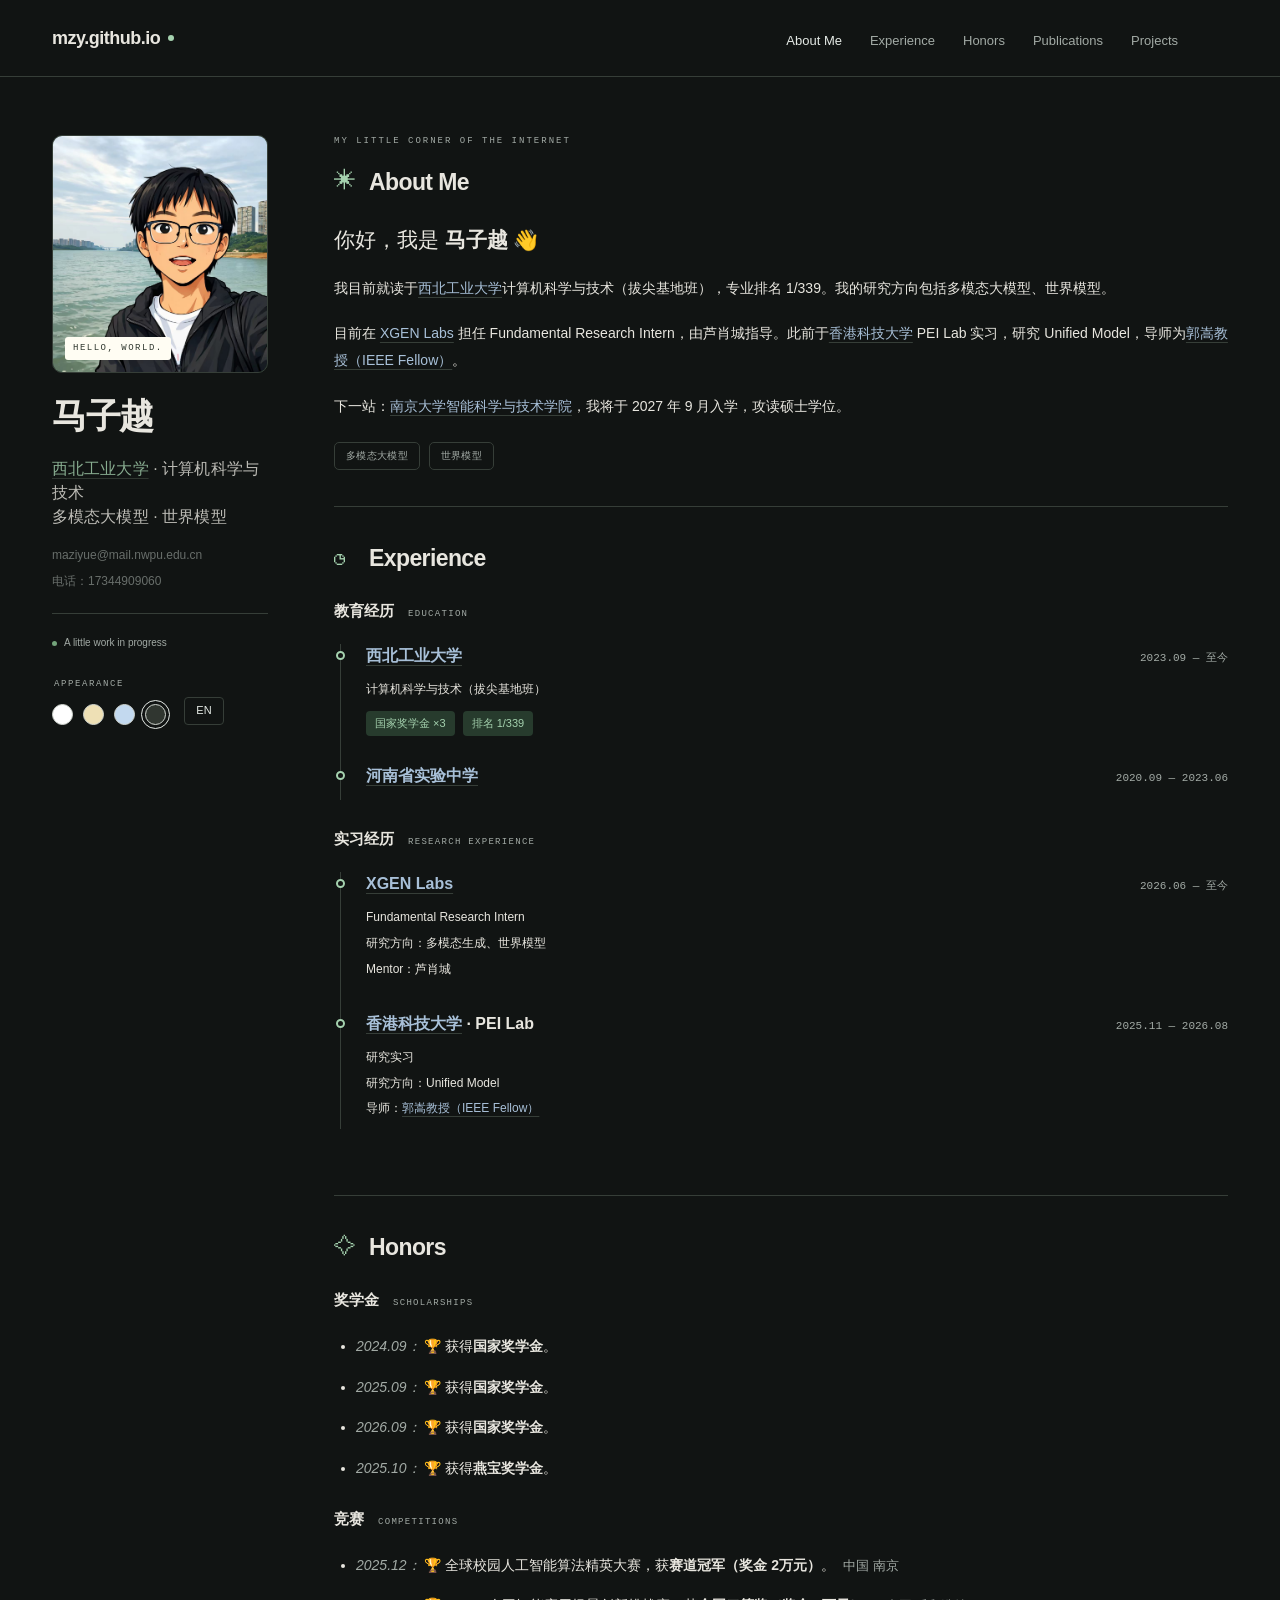
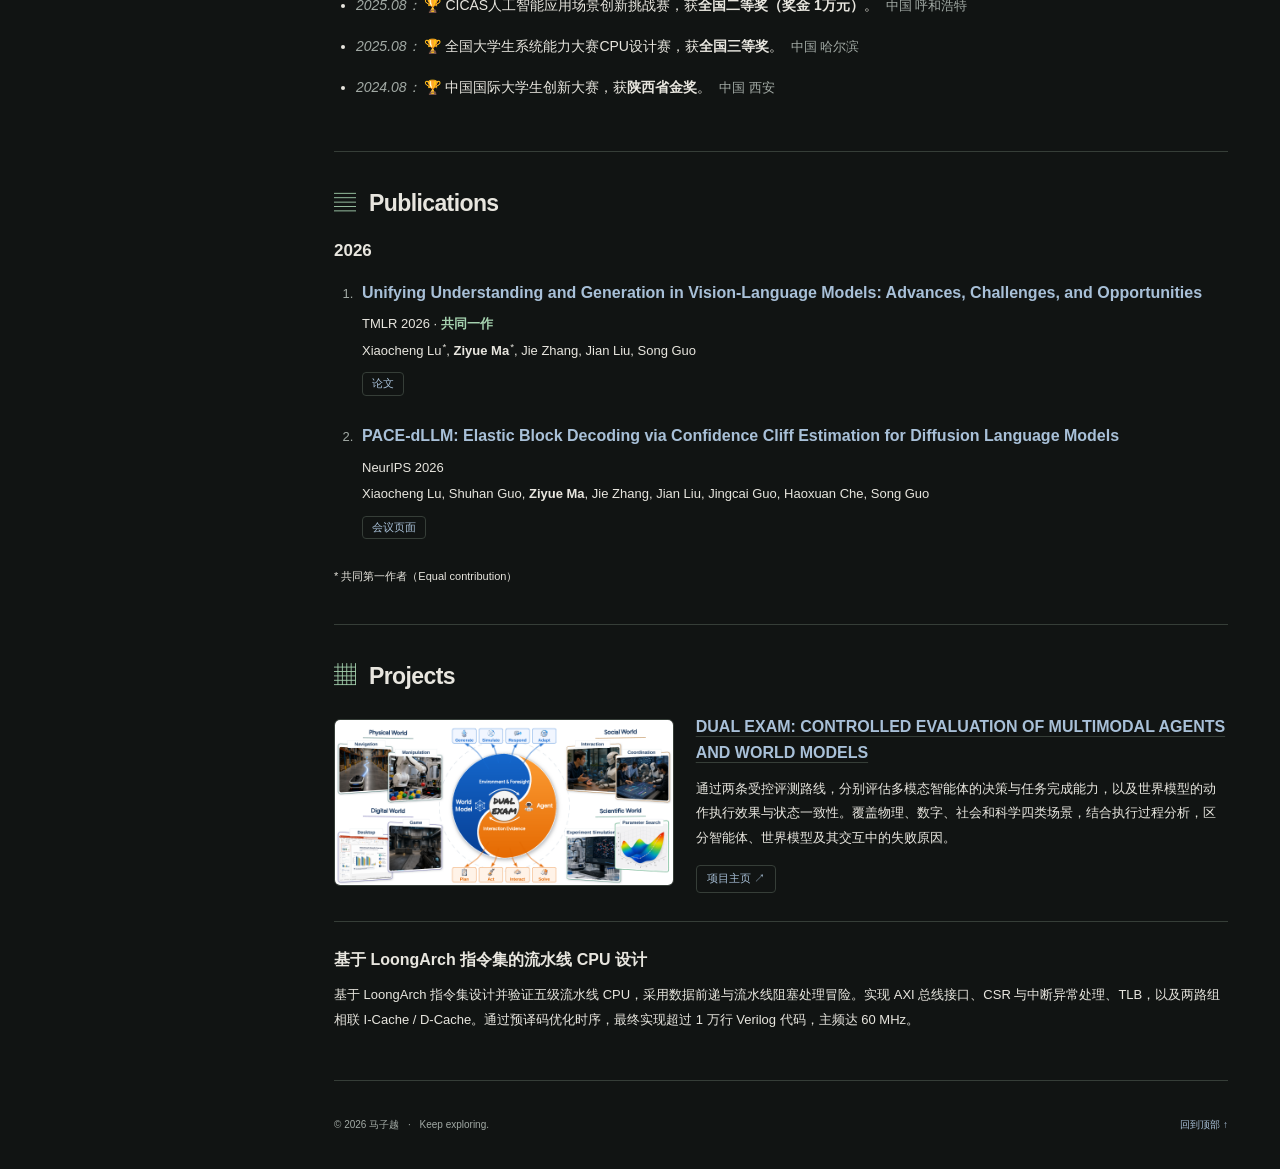
==== commit f4d46b65: "Update contact details and scholarships" ====
--- a/zh.html
+++ b/zh.html
@@ -2,7 +2,7 @@
     <html lang="zh-CN" data-theme="dark"><head><meta charset="utf-8"><meta name="viewport" content="width=device-width,initial-scale=1">
     <title>mzy.github.io — 马子越</title><meta name="description" content="我目前就读于西北工业大学计算机科学与技术（拔尖基地班），专业排名 1/339。我的研究方向包括多模态大模型、世界模型。">
     <meta name="color-scheme" content="light dark"><link rel="icon" href="assets/images/favicon.svg" type="image/svg+xml">
-    <link rel="stylesheet" href="assets/css/template.css"><link rel="stylesheet" href="assets/css/template-additions.css"><link rel="stylesheet" href="assets/css/site.css">
+    <link rel="stylesheet" href="assets/css/template.css"><link rel="stylesheet" href="assets/css/template-additions.css"><link rel="stylesheet" href="assets/css/site.css?v=b4e2280e0db6">
     <script>try{const t=localStorage.getItem('mzy-theme-v2');if(['light','yellow','blue','dark'].includes(t)){if(t==='light')delete document.documentElement.dataset.theme;else document.documentElement.dataset.theme=t;}}catch(e){}</script>
     <script src="assets/js/site.js" defer></script></head>
     <body><a class="skip-link" href="#about">跳到正文</a>
@@ -11,15 +11,15 @@
     <div class="author__avatar"><div class="portrait-frame"><img src="assets/images/portrait.jpg" alt="马子越的头像" width="1024" height="1536"><span class="portrait-tag">HELLO, WORLD.</span></div></div>
     <div class="author__content"><h1 class="author__name">马子越</h1></div>
     <p class="author__direction"><a class="profile-reference" href="https://www.nwpu.edu.cn/" target="_blank" rel="noopener noreferrer">西北工业大学</a> · 计算机科学与技术<br>多模态大模型 · 世界模型</p>
-    <div class="author__social-icons"><a class="github-link" href="https://github.com/abczyxabczyxa" target="_blank" rel="noopener noreferrer"><svg viewBox="0 0 24 24" aria-hidden="true"><path fill="currentColor" d="M12 2a10 10 0 0 0-3.16 19.49c.5.09.68-.22.68-.48v-1.86c-2.78.6-3.37-1.18-3.37-1.18-.45-1.16-1.11-1.47-1.11-1.47-.91-.62.07-.61.07-.61 1 .07 1.53 1.03 1.53 1.03.89 1.53 2.34 1.09 2.91.83.09-.65.35-1.09.63-1.34-2.22-.25-4.56-1.11-4.56-4.94 0-1.09.39-1.99 1.03-2.69-.1-.25-.45-1.27.1-2.65 0 0 .84-.27 2.75 1.03a9.58 9.58 0 0 1 5 0c1.91-1.3 2.75-1.03 2.75-1.03.55 1.38.2 2.4.1 2.65.64.7 1.03 1.6 1.03 2.69 0 3.84-2.34 4.69-4.58 4.94.36.31.68.92.68 1.85v2.75c0 .27.18.58.69.48A10 10 0 0 0 12 2Z"/></svg>GitHub <span>↗</span></a><a class="email-link" href="mailto:maziyue@mail.nwpu.edu.cn" aria-label="发送邮件至 maziyue@mail.nwpu.edu.cn">maziyue@mail.nwpu.edu.cn</a></div>
+    <div class="author__social-icons"><a class="email-link" href="mailto:maziyue@mail.nwpu.edu.cn" aria-label="发送邮件至 maziyue@mail.nwpu.edu.cn">maziyue@mail.nwpu.edu.cn</a><a class="phone-link" href="tel:17344909060">电话：17344909060</a></div>
     <div class="profile-note"><span class="status-dot"></span> A little work in progress</div>
     <div class="appearance-controls"><fieldset class="theme-picker"><legend>APPEARANCE</legend><button type="button" data-theme-choice="light" aria-label="白色主题" aria-pressed="true"></button><button type="button" data-theme-choice="yellow" aria-label="暖色主题" aria-pressed="false"></button><button type="button" data-theme-choice="blue" aria-label="蓝色主题" aria-pressed="false"></button><button type="button" data-theme-choice="dark" aria-label="深色主题" aria-pressed="false"></button></fieldset><a class="language-toggle" href="index.html" lang="en" aria-label="Switch to English">EN</a></div>
     </div></aside>
     <article class="page"><div class="page__inner-wrap"><div class="page__content">
     <section id="about" class="about-section"><div class="section-kicker">MY LITTLE CORNER OF THE INTERNET</div><h2><span class="section-symbol" aria-hidden="true">✳</span> About Me</h2><p class="intro-lead">你好，我是 <strong>马子越</strong><span class="wave"> 👋</span></p><p>我目前就读于<a class="profile-reference" href="https://www.nwpu.edu.cn/" target="_blank" rel="noopener noreferrer">西北工业大学</a>计算机科学与技术（拔尖基地班），专业排名 1/339。我的研究方向包括多模态大模型、世界模型。</p><p>目前在 <a class="profile-reference" href="https://xgenlabs.ai/" target="_blank" rel="noopener noreferrer">XGEN Labs</a> 担任 Fundamental Research Intern，由芦肖城指导。此前于<a class="profile-reference" href="https://hkust.edu.hk/" target="_blank" rel="noopener noreferrer">香港科技大学</a> PEI Lab 实习，研究 Unified Model，导师为<a class="profile-reference" href="https://cse.hkust.edu.hk/~songguo/" target="_blank" rel="noopener noreferrer">郭嵩教授（IEEE Fellow）</a>。</p><p>下一站：<a class="profile-reference" href="https://is.nju.edu.cn/" target="_blank" rel="noopener noreferrer">南京大学智能科学与技术学院</a>，我将于 2027 年 9 月入学，攻读硕士学位。</p><div class="topic-pills"><span>多模态大模型</span><span>世界模型</span></div></section>
     <section id="experience"><h2><span class="section-symbol" aria-hidden="true">◷</span> Experience</h2><h3 class="experience-group-title">教育经历 <span>EDUCATION</span></h3><ol class="personal-timeline"><li class="timeline-entry"><span class="timeline-point" aria-hidden="true"></span><div class="timeline-heading"><h4><a class="profile-reference" href="https://www.nwpu.edu.cn/" target="_blank" rel="noopener noreferrer">西北工业大学</a></h4><span class="timeline-date">2023.09 — 至今</span></div><p class="timeline-detail">计算机科学与技术（拔尖基地班）</p><div class="academic-highlights"><span>国家奖学金 ×3</span><span>排名 1/339</span></div></li><li class="timeline-entry"><span class="timeline-point" aria-hidden="true"></span><div class="timeline-heading"><h4><a class="profile-reference" href="https://www.hnssyzx.cn/" target="_blank" rel="noopener noreferrer">河南省实验中学</a></h4><span class="timeline-date">2020.09 — 2023.06</span></div><div class="academic-highlights"></div></li></ol><h3 class="experience-group-title">实习经历 <span>RESEARCH EXPERIENCE</span></h3><ol class="personal-timeline"><li class="timeline-entry"><span class="timeline-point" aria-hidden="true"></span><div class="timeline-heading"><h4><a class="profile-reference" href="https://xgenlabs.ai/" target="_blank" rel="noopener noreferrer">XGEN Labs</a></h4><span class="timeline-date">2026.06 — 至今</span></div><p class="timeline-role">Fundamental Research Intern</p><p class="timeline-detail">研究方向：多模态生成、世界模型</p><p class="timeline-mentor">Mentor：芦肖城</p></li><li class="timeline-entry"><span class="timeline-point" aria-hidden="true"></span><div class="timeline-heading"><h4><a class="profile-reference" href="https://hkust.edu.hk/" target="_blank" rel="noopener noreferrer">香港科技大学</a> · PEI Lab</h4><span class="timeline-date">2025.11 — 2026.08</span></div><p class="timeline-role">研究实习</p><p class="timeline-detail">研究方向：Unified Model</p><p class="timeline-mentor">导师：<a class="profile-reference" href="https://cse.hkust.edu.hk/~songguo/" target="_blank" rel="noopener noreferrer">郭嵩教授（IEEE Fellow）</a></p></li></ol></section>
-    <section id="honors"><h2><span class="section-symbol" aria-hidden="true">✧</span> Honors</h2><h3 class="experience-group-title">奖学金 <span>SCHOLARSHIPS</span></h3><ul class="honor-list"><li class="honor-row"><p><em><time datetime="2024-09">2024.09</time>：</em> 🏆 获得<strong class="honor-emphasized">国家奖学金</strong>。</p></li><li class="honor-row"><p><em><time datetime="2025-09">2025.09</time>：</em> 🏆 获得<strong class="honor-emphasized">国家奖学金</strong>。</p></li><li class="honor-row"><p><em><time datetime="2026-09">2026.09</time>：</em> 🏆 获得<strong class="honor-emphasized">国家奖学金</strong>。</p></li><li class="honor-row"><p><em><time datetime="2025-10">2025.10</time>：</em> 🏆 获得<strong>燕宝奖学金</strong>。</p></li><li class="honor-row"><p><em><time datetime="2024-09">2024.09</time>：</em> 获得<strong>西北工业大学 校级一等奖学金</strong>。</p></li><li class="honor-row"><p><em><time datetime="2025-09">2025.09</time>：</em> 获得<strong>西北工业大学 校级一等奖学金</strong>。</p></li></ul><h3 class="experience-group-title">竞赛 <span>COMPETITIONS</span></h3><ul class="honor-list"><li class="honor-row"><p><em><time datetime="2025-12">2025.12</time>：</em> 🏆 全球校园人工智能算法精英大赛，获<strong>赛道冠军（奖金 2万元）</strong>。<span class="honor-location">中国 南京</span></p></li><li class="honor-row"><p><em><time datetime="2025-08">2025.08</time>：</em> 🏆 CICAS人工智能应用场景创新挑战赛，获<strong>全国二等奖（奖金 1万元）</strong>。<span class="honor-location">中国 呼和浩特</span></p></li><li class="honor-row"><p><em><time datetime="2025-08">2025.08</time>：</em> 🏆 全国大学生系统能力大赛CPU设计赛，获<strong>全国三等奖</strong>。<span class="honor-location">中国 哈尔滨</span></p></li><li class="honor-row"><p><em><time datetime="2024-08">2024.08</time>：</em> 🏆 中国国际大学生创新大赛，获<strong>陕西省金奖</strong>。<span class="honor-location">中国 西安</span></p></li></ul></section>
+    <section id="honors"><h2><span class="section-symbol" aria-hidden="true">✧</span> Honors</h2><h3 class="experience-group-title">奖学金 <span>SCHOLARSHIPS</span></h3><ul class="honor-list"><li class="honor-row"><p><em><time datetime="2024-09">2024.09</time>：</em> 🏆 获得<strong class="honor-emphasized">国家奖学金</strong>。</p></li><li class="honor-row"><p><em><time datetime="2025-09">2025.09</time>：</em> 🏆 获得<strong class="honor-emphasized">国家奖学金</strong>。</p></li><li class="honor-row"><p><em><time datetime="2026-09">2026.09</time>：</em> 🏆 获得<strong class="honor-emphasized">国家奖学金</strong>。</p></li><li class="honor-row"><p><em><time datetime="2025-10">2025.10</time>：</em> 🏆 获得<strong>燕宝奖学金</strong>。</p></li></ul><h3 class="experience-group-title">竞赛 <span>COMPETITIONS</span></h3><ul class="honor-list"><li class="honor-row"><p><em><time datetime="2025-12">2025.12</time>：</em> 🏆 全球校园人工智能算法精英大赛，获<strong>赛道冠军（奖金 2万元）</strong>。<span class="honor-location">中国 南京</span></p></li><li class="honor-row"><p><em><time datetime="2025-08">2025.08</time>：</em> 🏆 CICAS人工智能应用场景创新挑战赛，获<strong>全国二等奖（奖金 1万元）</strong>。<span class="honor-location">中国 呼和浩特</span></p></li><li class="honor-row"><p><em><time datetime="2025-08">2025.08</time>：</em> 🏆 全国大学生系统能力大赛CPU设计赛，获<strong>全国三等奖</strong>。<span class="honor-location">中国 哈尔滨</span></p></li><li class="honor-row"><p><em><time datetime="2024-08">2024.08</time>：</em> 🏆 中国国际大学生创新大赛，获<strong>陕西省金奖</strong>。<span class="honor-location">中国 西安</span></p></li></ul></section>
     <section id="publications"><h2><span class="section-symbol" aria-hidden="true">▤</span> Publications</h2><h3 class="publication-year">2026</h3><ol class="publication-list"><li class="publication-item"><h3 class="publication-title"><a href="https://openreview.net/pdf?id=AIMmeOrVFL" target="_blank" rel="noopener noreferrer">Unifying Understanding and Generation in Vision-Language Models: Advances, Challenges, and Opportunities</a></h3><p class="publication-venue">TMLR 2026 · <span class="publication-contribution">共同一作</span></p><p class="publication-authors">Xiaocheng Lu<sup>*</sup>, <strong>Ziyue Ma</strong><sup>*</sup>, Jie Zhang, Jian Liu, Song Guo</p><div class="publication-links"><a href="https://openreview.net/pdf?id=AIMmeOrVFL" target="_blank" rel="noopener noreferrer">论文</a></div></li><li class="publication-item"><h3 class="publication-title"><a href="https://neurips.cc/virtual/2026/loc/sydney/poster/149141" target="_blank" rel="noopener noreferrer">PACE-dLLM: Elastic Block Decoding via Confidence Cliff Estimation for Diffusion Language Models</a></h3><p class="publication-venue">NeurIPS 2026</p><p class="publication-authors">Xiaocheng Lu, Shuhan Guo, <strong>Ziyue Ma</strong>, Jie Zhang, Jian Liu, Jingcai Guo, Haoxuan Che, Song Guo</p><div class="publication-links"><a href="https://neurips.cc/virtual/2026/loc/sydney/poster/149141" target="_blank" rel="noopener noreferrer">会议页面</a></div></li></ol><p class="publication-note">* 共同第一作者（Equal contribution）</p></section>
-    <section id="projects"><h2><span class="section-symbol" aria-hidden="true">▦</span> Projects</h2><div class="research-projects"><article class="research-project research-project-with-image"><div class="research-project-image"><img src="assets/images/dual-exam.png" alt="DUAL EXAM：多模态智能体与世界模型在物理、数字、社会和科学场景中的评测框架" width="1600" height="780" loading="lazy"></div><div class="research-project-content"><h3><a class="profile-reference" href="https://xgenlabs.ai/research/dual-exam/" target="_blank" rel="noopener noreferrer">DUAL EXAM: CONTROLLED EVALUATION OF MULTIMODAL AGENTS AND WORLD MODELS</a></h3><p>通过两条受控评测路线，分别评估多模态智能体的决策与任务完成能力，以及世界模型的动作执行效果与状态一致性。覆盖物理、数字、社会和科学四类场景，结合执行过程分析，区分智能体、世界模型及其交互中的失败原因。</p><p class="project-status">技术报告 is coming soon</p><a class="project-page-link" href="https://xgenlabs.ai/research/dual-exam/" target="_blank" rel="noopener noreferrer">项目主页 ↗</a></div></article><article class="research-project"><div class="research-project-content"><h3>基于 LoongArch 指令集的流水线 CPU 设计</h3><p>基于 LoongArch 指令集设计并验证五级流水线 CPU，采用数据前递与流水线阻塞处理冒险。实现 AXI 总线接口、CSR 与中断异常处理、TLB，以及两路组相联 I-Cache / D-Cache。通过预译码优化时序，最终实现超过 1 万行 Verilog 代码，主频达 60 MHz。</p></div></article></div></section>
+    <section id="projects"><h2><span class="section-symbol" aria-hidden="true">▦</span> Projects</h2><div class="research-projects"><article class="research-project research-project-with-image"><div class="research-project-image"><img src="assets/images/dual-exam.png" alt="DUAL EXAM：多模态智能体与世界模型在物理、数字、社会和科学场景中的评测框架" width="1600" height="780" loading="lazy"></div><div class="research-project-content"><h3><a class="profile-reference" href="https://xgenlabs.ai/research/dual-exam/" target="_blank" rel="noopener noreferrer">DUAL EXAM: CONTROLLED EVALUATION OF MULTIMODAL AGENTS AND WORLD MODELS</a></h3><p>通过两条受控评测路线，分别评估多模态智能体的决策与任务完成能力，以及世界模型的动作执行效果与状态一致性。覆盖物理、数字、社会和科学四类场景，结合执行过程分析，区分智能体、世界模型及其交互中的失败原因。</p><a class="project-page-link" href="https://xgenlabs.ai/research/dual-exam/" target="_blank" rel="noopener noreferrer">项目主页 ↗</a></div></article><article class="research-project"><div class="research-project-content"><h3>基于 LoongArch 指令集的流水线 CPU 设计</h3><p>基于 LoongArch 指令集设计并验证五级流水线 CPU，采用数据前递与流水线阻塞处理冒险。实现 AXI 总线接口、CSR 与中断异常处理、TLB，以及两路组相联 I-Cache / D-Cache。通过预译码优化时序，最终实现超过 1 万行 Verilog 代码，主频达 60 MHz。</p></div></article></div></section>
     <footer class="site-footer"><span>© 2026 马子越 <span class="footer-dot">·</span> Keep exploring.</span><a href="#about">回到顶部 ↑</a></footer>
     </div></div></article></div><noscript><p class="noscript-note">正文与项目链接可正常浏览；主题切换需要 JavaScript。</p></noscript></body></html>
--- a/assets/css/site.css
+++ b/assets/css/site.css
@@ -12,7 +12,7 @@
 .site-brand{font-size:18px;font-weight:700;text-decoration:none!important;letter-spacing:-.5px;white-space:nowrap;display:flex;align-items:center;gap:8px}.brand-dot{width:6px;height:6px;background:var(--accent);border-radius:50%}
 .site-nav{min-width:0}.site-nav__links{display:flex!important;gap:28px!important;margin:0!important;padding:0!important;list-style:none;align-items:center;justify-content:flex-end}.site-nav__links li{margin:0!important;white-space:nowrap}.site-nav__link{font-size:13px!important;font-weight:500!important;padding:27px 0!important;border:0!important;border-radius:0!important;background:transparent!important;color:var(--muted)!important;text-decoration:none!important;position:relative}.site-nav__link[aria-current]{color:var(--c-text)!important}.site-nav__link[aria-current]:after{content:"";height:2px;background:var(--accent);position:absolute;bottom:15px;left:0;right:0}
 #main{display:grid!important;grid-template-columns:216px minmax(0,1fr);gap:66px;max-width:1176px;margin:0 auto!important;padding:58px 0 0!important;width:calc(100% - 80px)!important}
-#main:after,#main:before{display:none!important}.sidebar{position:sticky!important;top:114px;align-self:start;width:auto!important;float:none!important;margin:0!important;padding:0!important;max-height:none;overflow:visible!important}.profile_box{width:100%}.author__avatar{display:block!important;width:100%!important;margin:0!important}.portrait-frame{width:100%;height:238px;border-radius:10px;overflow:hidden;position:relative;background:var(--soft-accent);border:1px solid var(--line)}.portrait-frame img{display:block!important;width:100%!important;height:100%!important;border:0!important;border-radius:0!important;object-fit:cover;padding:0!important}.portrait-tag{position:absolute;bottom:12px;left:12px;border-radius:3px;background:#fffdf3;color:#30382f;font:9px/1.5 monospace;letter-spacing:1.5px;padding:5px 8px}
+#main:after,#main:before{display:none!important}.sidebar{position:sticky!important;top:114px;align-self:start;width:auto!important;float:none!important;margin:0!important;padding:0!important;max-height:none;overflow:visible!important}.profile_box{width:100%}.author__avatar{display:block!important;width:100%!important;margin:0!important}.portrait-frame{width:100%;height:238px;border-radius:10px;overflow:hidden;position:relative;background:var(--soft-accent);border:1px solid var(--line)}.portrait-frame img{display:block!important;width:100%!important;max-width:100%!important;min-width:0!important;height:100%!important;border:0!important;border-radius:0!important;object-fit:cover;padding:0!important}.portrait-tag{position:absolute;bottom:12px;left:12px;border-radius:3px;background:#fffdf3;color:#30382f;font:9px/1.5 monospace;letter-spacing:1.5px;padding:5px 8px}
 .author__content{padding:0!important;margin-top:22px;display:block!important}.author__name{font-size:35px!important;line-height:1.2!important;font-weight:700;letter-spacing:-1.4px;margin:0 0 10px!important;border:0!important}.name-period{color:var(--accent)}.author__bio{font-size:13px!important;margin:0!important;color:var(--c-text);opacity:.8}.author__direction{font-size:12px;line-height:2;margin:20px 0;color:var(--muted);letter-spacing:.1px}.author__social-icons{display:flex;gap:14px;align-items:center}.github-link{display:flex!important;align-items:center;gap:8px;font-size:12px;text-decoration:none!important;font-weight:600}.github-link svg{height:19px;width:19px}.github-link span{color:var(--muted)}.profile-note{margin-top:26px;padding-top:20px;border-top:1px solid var(--line);font-size:10px;color:var(--muted);display:flex;align-items:center;gap:7px}.status-dot{width:5px;height:5px;background:#74a47b;border-radius:50%;display:inline-block}
 .theme-picker{margin:26px 0 0;padding:0;border:0;display:flex;gap:10px}.theme-picker legend{font:9px/1.5 monospace;color:var(--muted);letter-spacing:1.6px;margin-bottom:12px}.theme-picker button{height:21px;width:21px;border:1px solid #d0d5cf;border-radius:50%;padding:0;background:#fff;cursor:pointer}.theme-picker button[data-theme-choice="yellow"]{background:#eee0b5}.theme-picker button[data-theme-choice="blue"]{background:#c3d9ef}.theme-picker button[data-theme-choice="dark"]{background:#303630}.theme-picker button[aria-pressed="true"]{outline:1px solid var(--c-text);outline-offset:3px}
 .page{width:auto!important;padding:0!important;float:none!important;margin:0!important;min-width:0}.page__content{font-size:15px}.page__content section{scroll-margin-top:100px;padding:0 0 36px;margin:0 0 35px;border-bottom:1px solid var(--line)}.page__content h2{display:flex;gap:11px;align-items:center;font-size:23px;letter-spacing:-.6px;border:0;margin:0 0 22px;padding:0;line-height:1.4}.page__content p{font-size:14px;line-height:1.95;margin:0 0 18px}.section-symbol{font-family:Arial,sans-serif;font-size:22px;font-weight:400;color:var(--accent);width:24px;display:inline-block}.section-kicker{font:9px/1.5 monospace;letter-spacing:2px;color:var(--muted);margin:0 0 17px}.page__content .intro-lead{font-size:21px;margin-bottom:14px}.intro-lead strong{font-weight:700}.wave{font-size:20px}.page__content blockquote{margin:24px 0;border-left:3px solid var(--accent);padding:10px 18px;background:linear-gradient(90deg,var(--soft-accent),transparent);font-size:16px;font-style:normal;font-weight:600;border-radius:0 5px 5px 0}.intro-secondary{color:var(--muted);font-size:13px!important}.topic-pills{display:flex;gap:9px;margin-top:22px}.topic-pills span{border:1px solid var(--line);border-radius:5px;padding:4px 11px;font-size:10px;letter-spacing:.3px;color:var(--muted)}.section-heading{display:flex;align-items:center;justify-content:space-between;gap:10px;margin-bottom:20px}.section-heading h2{margin:0}.section-caption{font-size:10px;color:var(--muted)}
@@ -89,6 +89,6 @@
 .research-project-content{min-width:0}
 @media(max-width:760px){.research-project-with-image{grid-template-columns:1fr;gap:16px}.research-project-image{margin-top:0}}
 .author__social-icons{flex-wrap:wrap}
-.author__social-icons .email-link{flex-basis:100%;font-size:12px;color:var(--muted);text-decoration:none;overflow-wrap:anywhere}
-.author__social-icons .email-link:hover{color:var(--accent);text-decoration:underline}
-@media(max-width:760px){.author__social-icons .email-link{font-size:11px}}
+.author__social-icons .email-link,.author__social-icons .phone-link{flex-basis:100%;font-size:12px;color:var(--muted);text-decoration:none;overflow-wrap:anywhere}
+.author__social-icons .email-link:hover,.author__social-icons .phone-link:hover{color:var(--accent);text-decoration:underline}
+@media(max-width:760px){.author__social-icons .email-link,.author__social-icons .phone-link{font-size:11px}}
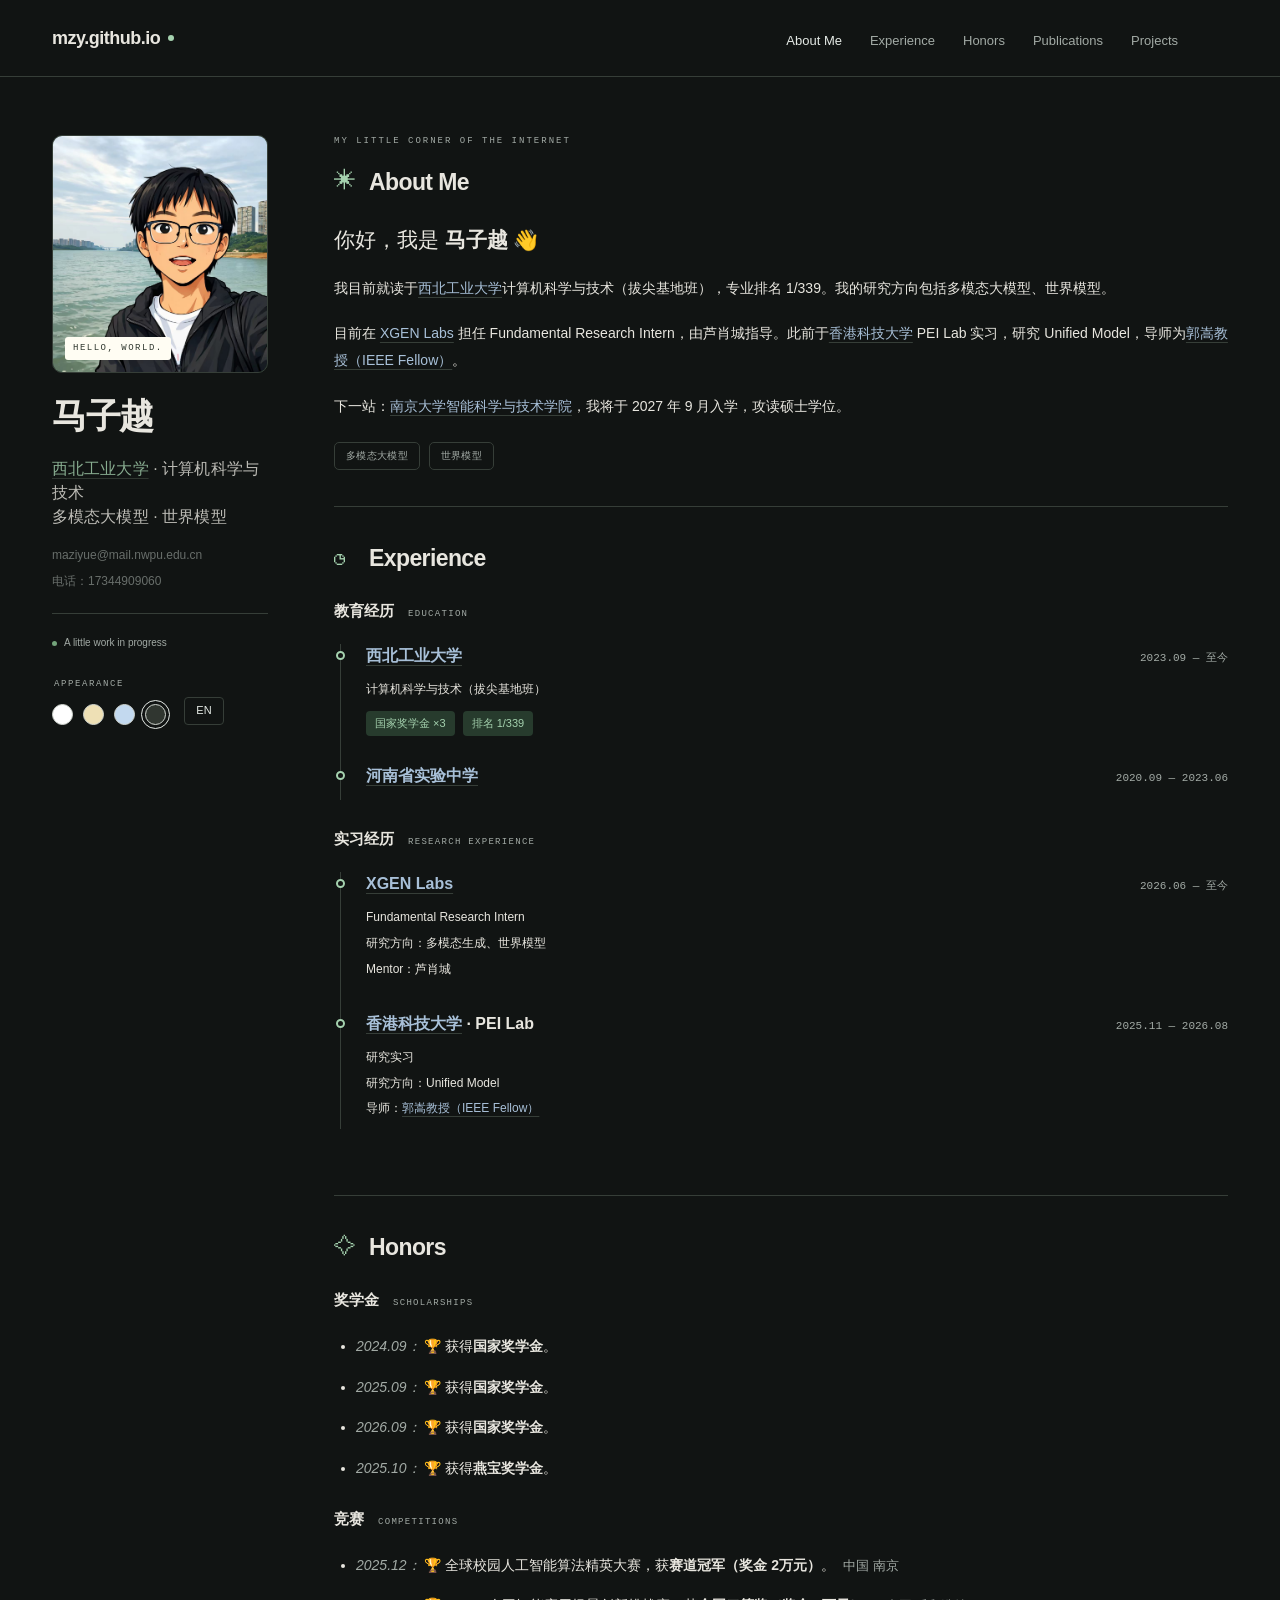
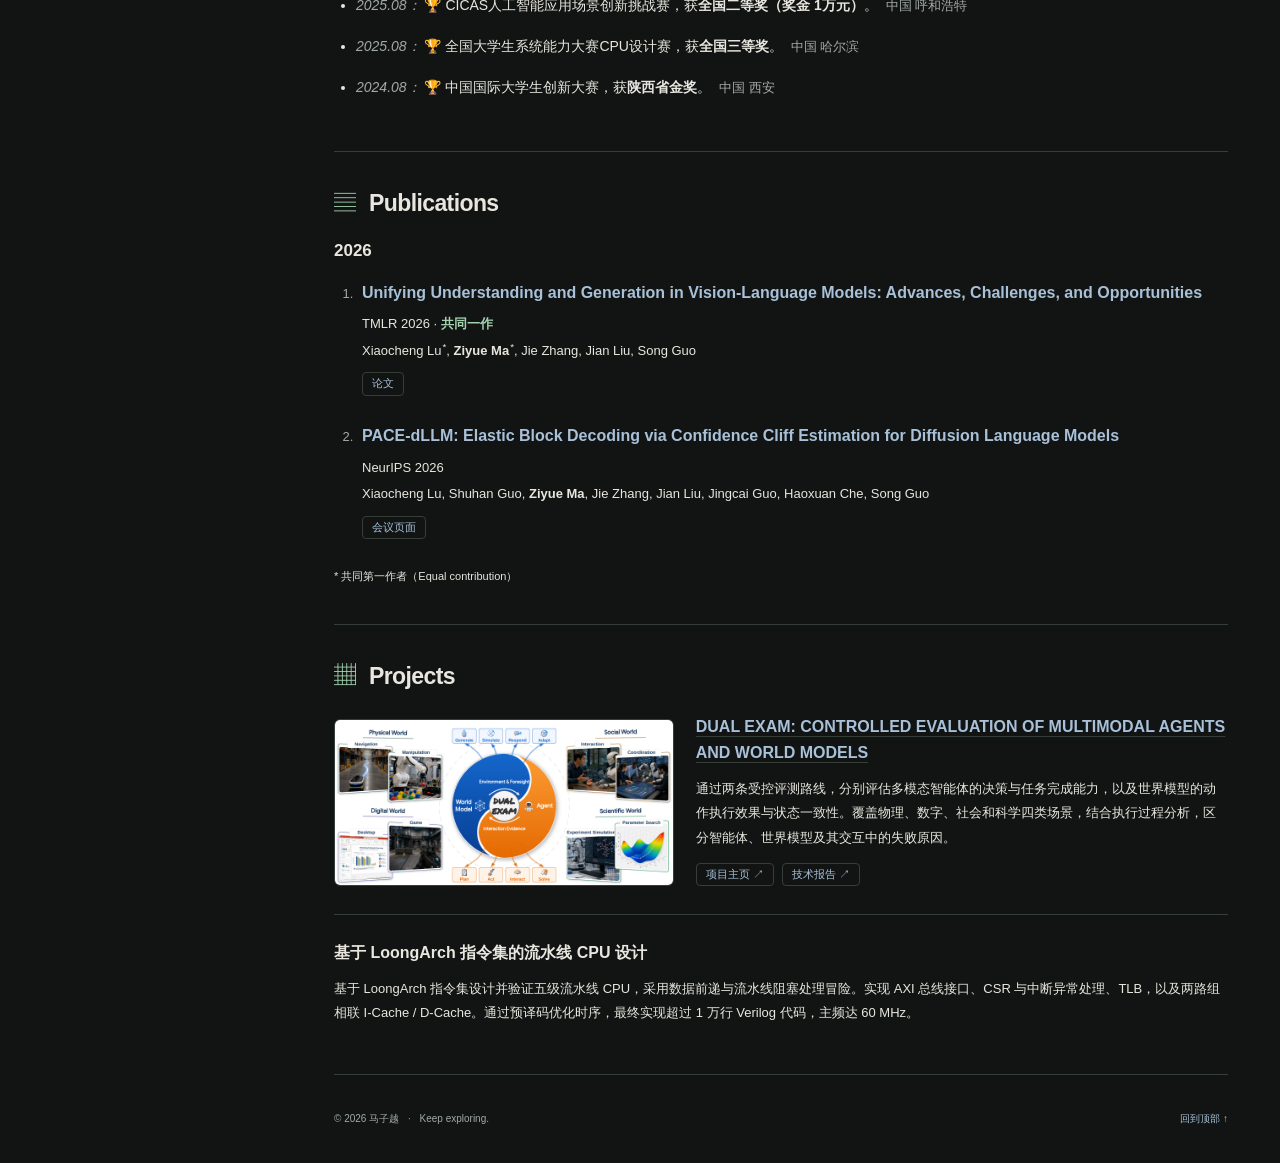
==== commit 9e4b105c: "Link Dual Exam technical report on arXiv" ====
--- a/zh.html
+++ b/zh.html
@@ -20,6 +20,6 @@
     <section id="experience"><h2><span class="section-symbol" aria-hidden="true">◷</span> Experience</h2><h3 class="experience-group-title">教育经历 <span>EDUCATION</span></h3><ol class="personal-timeline"><li class="timeline-entry"><span class="timeline-point" aria-hidden="true"></span><div class="timeline-heading"><h4><a class="profile-reference" href="https://www.nwpu.edu.cn/" target="_blank" rel="noopener noreferrer">西北工业大学</a></h4><span class="timeline-date">2023.09 — 至今</span></div><p class="timeline-detail">计算机科学与技术（拔尖基地班）</p><div class="academic-highlights"><span>国家奖学金 ×3</span><span>排名 1/339</span></div></li><li class="timeline-entry"><span class="timeline-point" aria-hidden="true"></span><div class="timeline-heading"><h4><a class="profile-reference" href="https://www.hnssyzx.cn/" target="_blank" rel="noopener noreferrer">河南省实验中学</a></h4><span class="timeline-date">2020.09 — 2023.06</span></div><div class="academic-highlights"></div></li></ol><h3 class="experience-group-title">实习经历 <span>RESEARCH EXPERIENCE</span></h3><ol class="personal-timeline"><li class="timeline-entry"><span class="timeline-point" aria-hidden="true"></span><div class="timeline-heading"><h4><a class="profile-reference" href="https://xgenlabs.ai/" target="_blank" rel="noopener noreferrer">XGEN Labs</a></h4><span class="timeline-date">2026.06 — 至今</span></div><p class="timeline-role">Fundamental Research Intern</p><p class="timeline-detail">研究方向：多模态生成、世界模型</p><p class="timeline-mentor">Mentor：芦肖城</p></li><li class="timeline-entry"><span class="timeline-point" aria-hidden="true"></span><div class="timeline-heading"><h4><a class="profile-reference" href="https://hkust.edu.hk/" target="_blank" rel="noopener noreferrer">香港科技大学</a> · PEI Lab</h4><span class="timeline-date">2025.11 — 2026.08</span></div><p class="timeline-role">研究实习</p><p class="timeline-detail">研究方向：Unified Model</p><p class="timeline-mentor">导师：<a class="profile-reference" href="https://cse.hkust.edu.hk/~songguo/" target="_blank" rel="noopener noreferrer">郭嵩教授（IEEE Fellow）</a></p></li></ol></section>
     <section id="honors"><h2><span class="section-symbol" aria-hidden="true">✧</span> Honors</h2><h3 class="experience-group-title">奖学金 <span>SCHOLARSHIPS</span></h3><ul class="honor-list"><li class="honor-row"><p><em><time datetime="2024-09">2024.09</time>：</em> 🏆 获得<strong class="honor-emphasized">国家奖学金</strong>。</p></li><li class="honor-row"><p><em><time datetime="2025-09">2025.09</time>：</em> 🏆 获得<strong class="honor-emphasized">国家奖学金</strong>。</p></li><li class="honor-row"><p><em><time datetime="2026-09">2026.09</time>：</em> 🏆 获得<strong class="honor-emphasized">国家奖学金</strong>。</p></li><li class="honor-row"><p><em><time datetime="2025-10">2025.10</time>：</em> 🏆 获得<strong>燕宝奖学金</strong>。</p></li></ul><h3 class="experience-group-title">竞赛 <span>COMPETITIONS</span></h3><ul class="honor-list"><li class="honor-row"><p><em><time datetime="2025-12">2025.12</time>：</em> 🏆 全球校园人工智能算法精英大赛，获<strong>赛道冠军（奖金 2万元）</strong>。<span class="honor-location">中国 南京</span></p></li><li class="honor-row"><p><em><time datetime="2025-08">2025.08</time>：</em> 🏆 CICAS人工智能应用场景创新挑战赛，获<strong>全国二等奖（奖金 1万元）</strong>。<span class="honor-location">中国 呼和浩特</span></p></li><li class="honor-row"><p><em><time datetime="2025-08">2025.08</time>：</em> 🏆 全国大学生系统能力大赛CPU设计赛，获<strong>全国三等奖</strong>。<span class="honor-location">中国 哈尔滨</span></p></li><li class="honor-row"><p><em><time datetime="2024-08">2024.08</time>：</em> 🏆 中国国际大学生创新大赛，获<strong>陕西省金奖</strong>。<span class="honor-location">中国 西安</span></p></li></ul></section>
     <section id="publications"><h2><span class="section-symbol" aria-hidden="true">▤</span> Publications</h2><h3 class="publication-year">2026</h3><ol class="publication-list"><li class="publication-item"><h3 class="publication-title"><a href="https://openreview.net/pdf?id=AIMmeOrVFL" target="_blank" rel="noopener noreferrer">Unifying Understanding and Generation in Vision-Language Models: Advances, Challenges, and Opportunities</a></h3><p class="publication-venue">TMLR 2026 · <span class="publication-contribution">共同一作</span></p><p class="publication-authors">Xiaocheng Lu<sup>*</sup>, <strong>Ziyue Ma</strong><sup>*</sup>, Jie Zhang, Jian Liu, Song Guo</p><div class="publication-links"><a href="https://openreview.net/pdf?id=AIMmeOrVFL" target="_blank" rel="noopener noreferrer">论文</a></div></li><li class="publication-item"><h3 class="publication-title"><a href="https://neurips.cc/virtual/2026/loc/sydney/poster/149141" target="_blank" rel="noopener noreferrer">PACE-dLLM: Elastic Block Decoding via Confidence Cliff Estimation for Diffusion Language Models</a></h3><p class="publication-venue">NeurIPS 2026</p><p class="publication-authors">Xiaocheng Lu, Shuhan Guo, <strong>Ziyue Ma</strong>, Jie Zhang, Jian Liu, Jingcai Guo, Haoxuan Che, Song Guo</p><div class="publication-links"><a href="https://neurips.cc/virtual/2026/loc/sydney/poster/149141" target="_blank" rel="noopener noreferrer">会议页面</a></div></li></ol><p class="publication-note">* 共同第一作者（Equal contribution）</p></section>
-    <section id="projects"><h2><span class="section-symbol" aria-hidden="true">▦</span> Projects</h2><div class="research-projects"><article class="research-project research-project-with-image"><div class="research-project-image"><img src="assets/images/dual-exam.png" alt="DUAL EXAM：多模态智能体与世界模型在物理、数字、社会和科学场景中的评测框架" width="1600" height="780" loading="lazy"></div><div class="research-project-content"><h3><a class="profile-reference" href="https://xgenlabs.ai/research/dual-exam/" target="_blank" rel="noopener noreferrer">DUAL EXAM: CONTROLLED EVALUATION OF MULTIMODAL AGENTS AND WORLD MODELS</a></h3><p>通过两条受控评测路线，分别评估多模态智能体的决策与任务完成能力，以及世界模型的动作执行效果与状态一致性。覆盖物理、数字、社会和科学四类场景，结合执行过程分析，区分智能体、世界模型及其交互中的失败原因。</p><a class="project-page-link" href="https://xgenlabs.ai/research/dual-exam/" target="_blank" rel="noopener noreferrer">项目主页 ↗</a></div></article><article class="research-project"><div class="research-project-content"><h3>基于 LoongArch 指令集的流水线 CPU 设计</h3><p>基于 LoongArch 指令集设计并验证五级流水线 CPU，采用数据前递与流水线阻塞处理冒险。实现 AXI 总线接口、CSR 与中断异常处理、TLB，以及两路组相联 I-Cache / D-Cache。通过预译码优化时序，最终实现超过 1 万行 Verilog 代码，主频达 60 MHz。</p></div></article></div></section>
+    <section id="projects"><h2><span class="section-symbol" aria-hidden="true">▦</span> Projects</h2><div class="research-projects"><article class="research-project research-project-with-image"><div class="research-project-image"><img src="assets/images/dual-exam.png" alt="DUAL EXAM：多模态智能体与世界模型在物理、数字、社会和科学场景中的评测框架" width="1600" height="780" loading="lazy"></div><div class="research-project-content"><h3><a class="profile-reference" href="https://xgenlabs.ai/research/dual-exam/" target="_blank" rel="noopener noreferrer">DUAL EXAM: CONTROLLED EVALUATION OF MULTIMODAL AGENTS AND WORLD MODELS</a></h3><p>通过两条受控评测路线，分别评估多模态智能体的决策与任务完成能力，以及世界模型的动作执行效果与状态一致性。覆盖物理、数字、社会和科学四类场景，结合执行过程分析，区分智能体、世界模型及其交互中的失败原因。</p><div class="publication-links"><a class="project-page-link" href="https://xgenlabs.ai/research/dual-exam/" target="_blank" rel="noopener noreferrer">项目主页 ↗</a><a class="project-page-link" href="https://arxiv.org/abs/2610.31066" target="_blank" rel="noopener noreferrer">技术报告 ↗</a></div></div></article><article class="research-project"><div class="research-project-content"><h3>基于 LoongArch 指令集的流水线 CPU 设计</h3><p>基于 LoongArch 指令集设计并验证五级流水线 CPU，采用数据前递与流水线阻塞处理冒险。实现 AXI 总线接口、CSR 与中断异常处理、TLB，以及两路组相联 I-Cache / D-Cache。通过预译码优化时序，最终实现超过 1 万行 Verilog 代码，主频达 60 MHz。</p><div class="publication-links"></div></div></article></div></section>
     <footer class="site-footer"><span>© 2026 马子越 <span class="footer-dot">·</span> Keep exploring.</span><a href="#about">回到顶部 ↑</a></footer>
     </div></div></article></div><noscript><p class="noscript-note">正文与项目链接可正常浏览；主题切换需要 JavaScript。</p></noscript></body></html>
